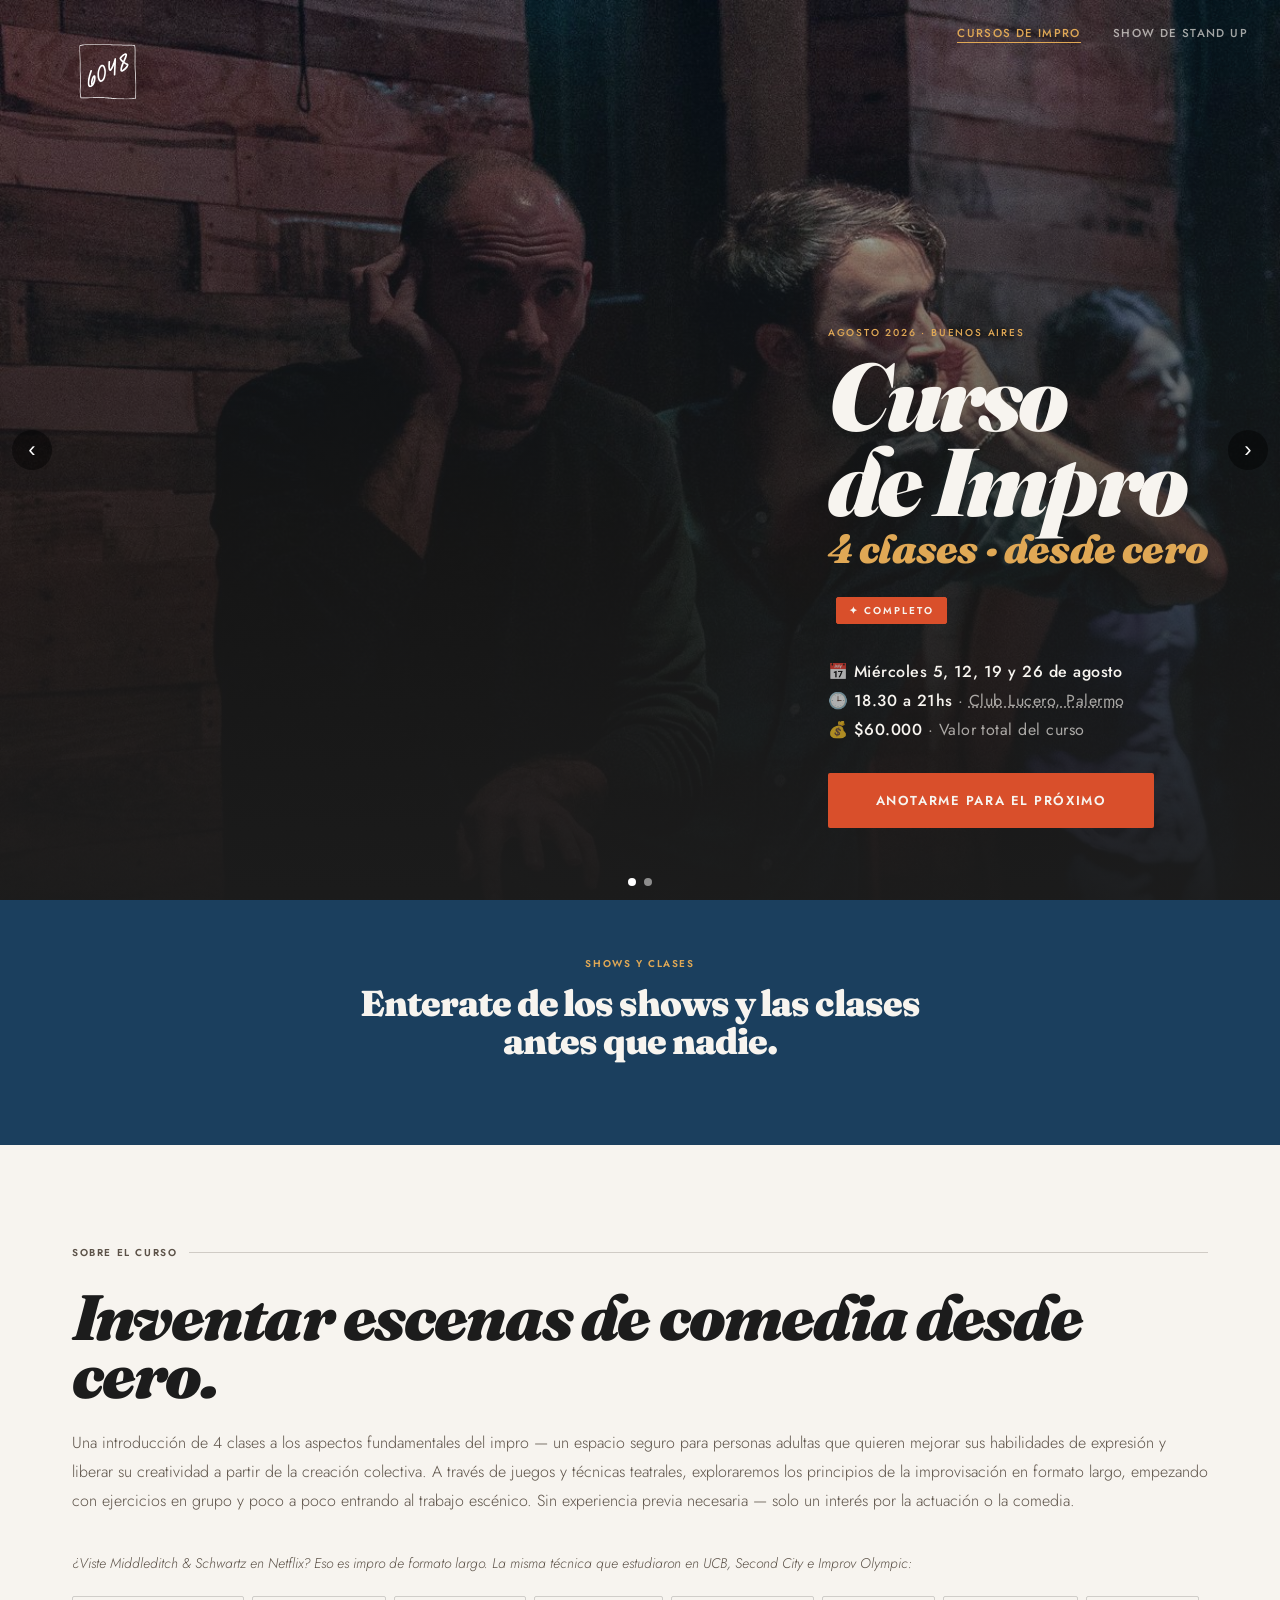
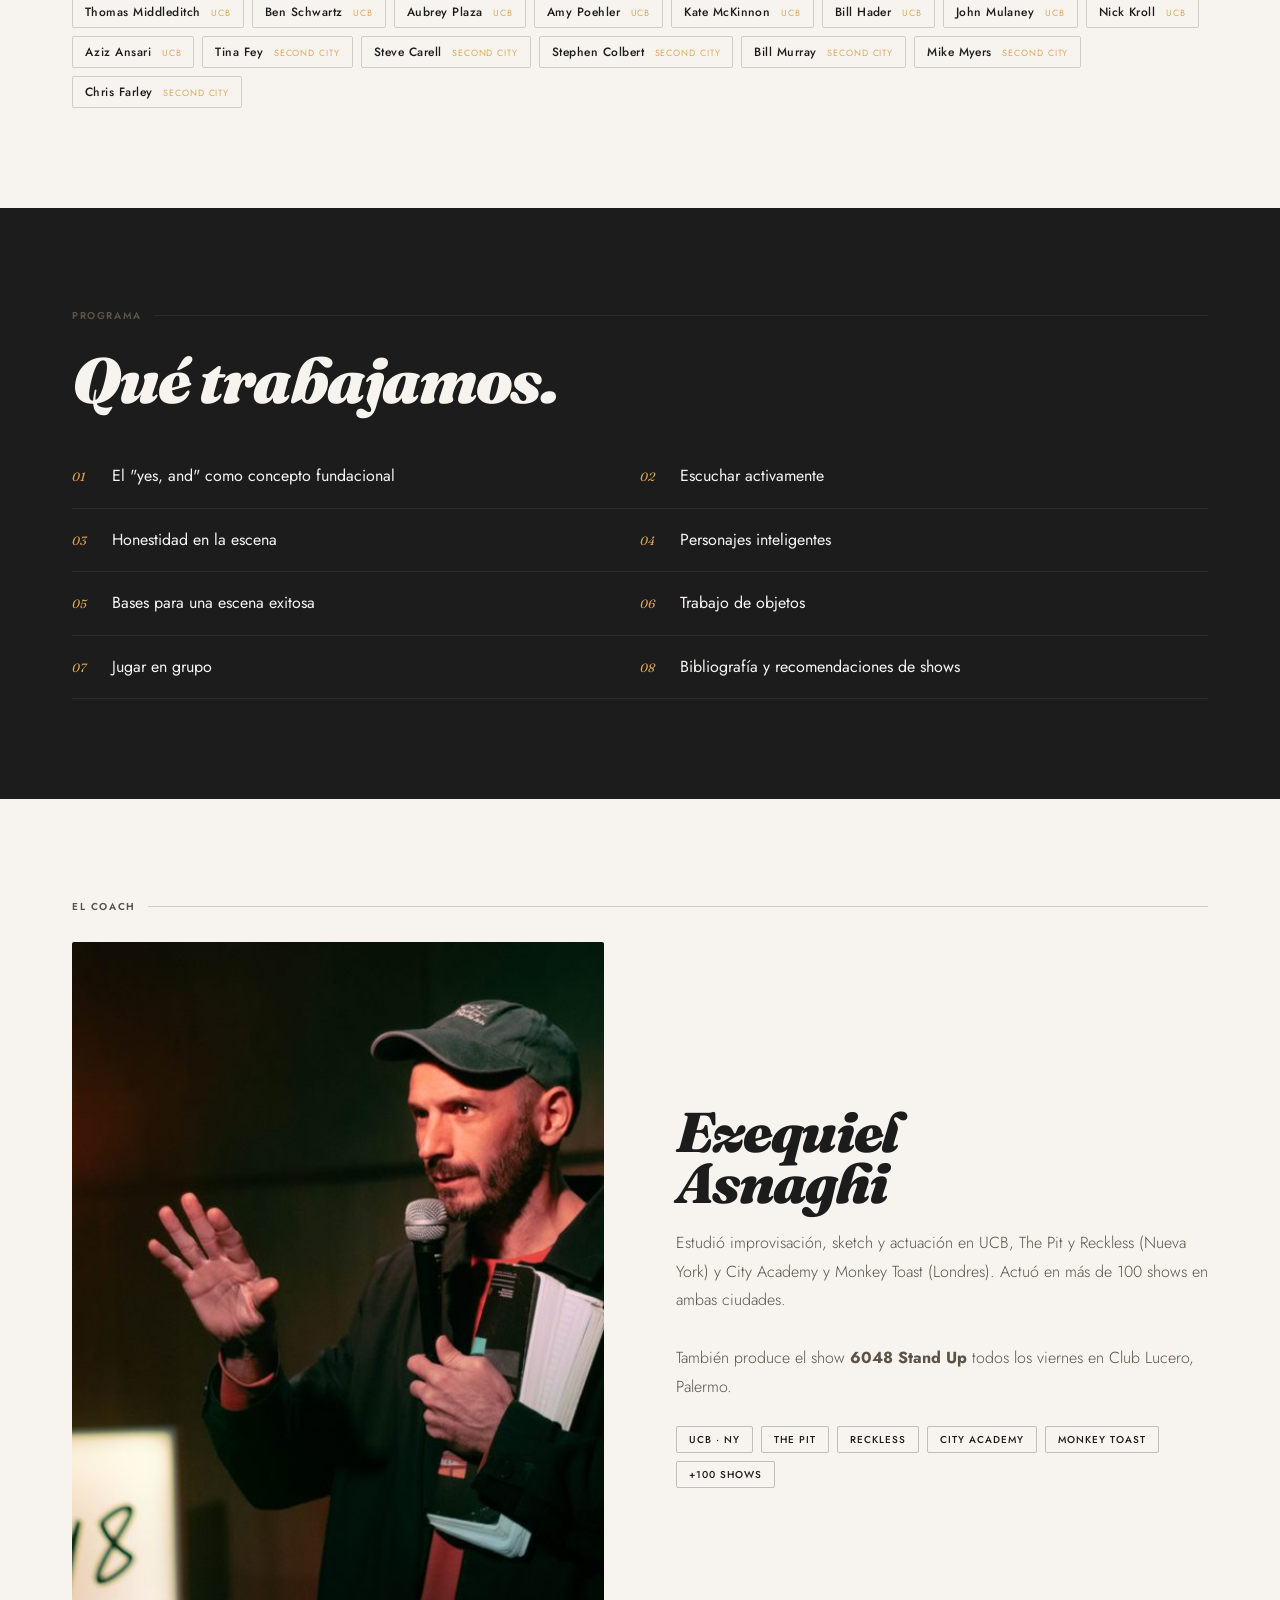
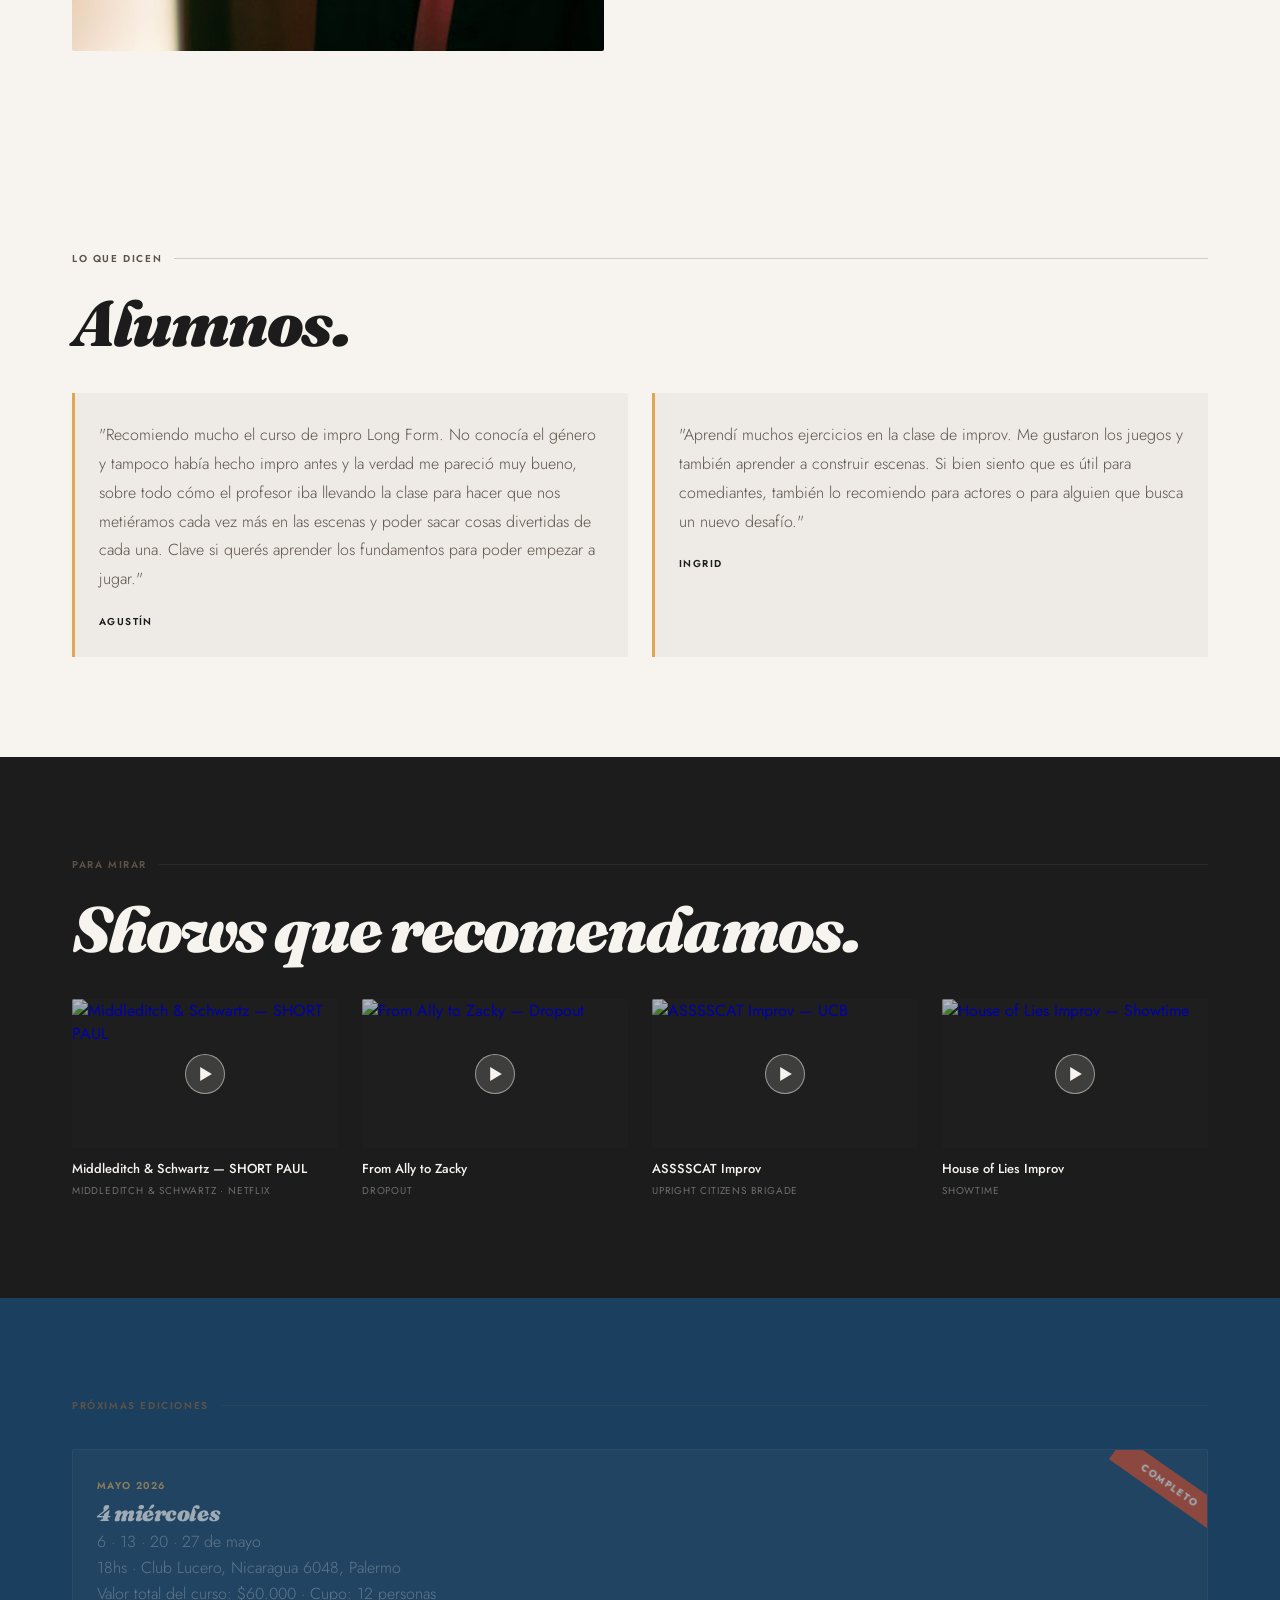
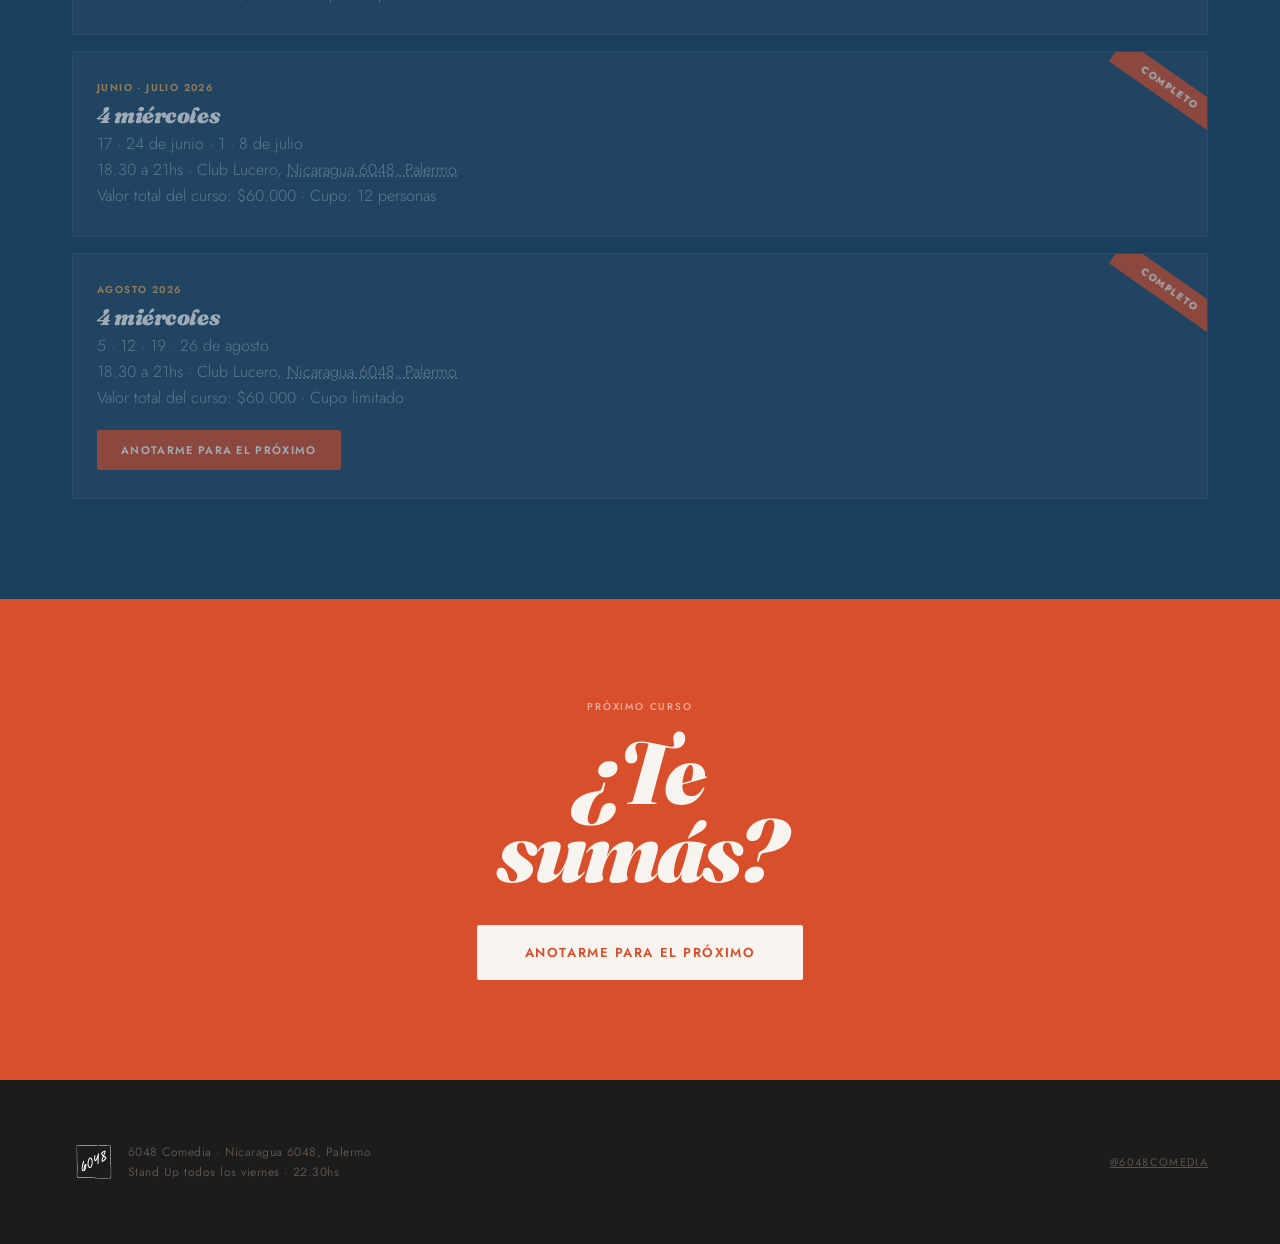
==== index.html @ 2c18bcae "Marcar agosto 2026 como completo — modal con captura de email Co-Authored-By: Claude Sonnet 4.6 <nor" ====
<!DOCTYPE html>
<html lang="es">
<head>
<meta charset="UTF-8">
<meta name="viewport" content="width=device-width, initial-scale=1.0">
<title>Curso de Impro · 6048</title>
<script async src="https://www.googletagmanager.com/gtag/js?id=G-XJENMFFZGF"></script>
<script>
  window.dataLayer = window.dataLayer || [];
  function gtag(){dataLayer.push(arguments);}
  gtag('js', new Date());
  gtag('config', 'G-XJENMFFZGF');
</script>
<link href="https://fonts.googleapis.com/css2?family=Fraunces:ital,opsz,wght@0,9..144,300;0,9..144,900;1,9..144,900&family=Jost:wght@300;400;500;600&display=swap" rel="stylesheet">
<style>
  :root {
    --tinta: #1C1C1C;
    --papel: #F7F4EF;
    --medianoche: #1B3F5E;
    --madera: #E0A855;
    --ceniza: #5C5248;
    --acento: #D94F2B;
  }
  * { box-sizing: border-box; margin: 0; padding: 0; }
  html { scroll-behavior: smooth; }
  body { font-family: 'Jost', sans-serif; background: var(--papel); color: var(--tinta); overflow-x: hidden; }

  /* HERO */
  .hero {
    min-height: 100svh;
    position: relative;
    overflow: hidden;
    display: flex;
    flex-direction: column;
    justify-content: flex-end;
  }
  .hero-bg { position: absolute; inset: 0; z-index: 0; }
  .hero-bg img { width: 100%; height: 100%; object-fit: cover; object-position: center 20%; display: block; }
  .hero-bg::after {
    content: '';
    position: absolute; inset: 0;
    background: linear-gradient(to bottom, rgba(27,63,94,0.2) 0%, rgba(28,28,28,0.75) 60%, rgba(28,28,28,0.97) 100%);
  }

  .hero-logo {
    position: absolute;
    top: 28px; left: 24px;
    z-index: 3;
    width: 64px; height: 64px;
  }
  .hero-logo svg { width: 100%; height: 100%; }

  .hero-content {
    position: relative;
    z-index: 2;
    padding: 120px 24px 52px;
    margin-top: auto;
  }

  .hero-badge {
    display: inline-block;
    font-size: 10px; font-weight: 600;
    letter-spacing: 0.2em; text-transform: uppercase;
    color: var(--madera);
    border: 1px solid var(--madera);
    padding: 5px 12px;
    border-radius: 2px;
    margin-bottom: 16px;
  }
  .hero-badge-sold-out {
    background: var(--acento);
    border-color: var(--acento);
    color: var(--papel);
    margin-left: 8px;
  }
  .form-nudge {
    margin-top: 14px;
    font-size: 12px;
    color: rgba(247,244,239,0.55);
    line-height: 1.5;
  }
  .form-nudge-link {
    color: rgba(247,244,239,0.8);
    text-decoration: underline dotted;
  }
  .form-nudge {
    margin-top: 14px;
    font-size: 12px;
    color: rgba(247,244,239,0.55);
    line-height: 1.5;
  }
  .form-nudge-link {
    color: rgba(247,244,239,0.8);
    text-decoration: underline dotted;
  }
  .eyebrow {
    font-size: 10px; font-weight: 500;
    letter-spacing: 0.18em; text-transform: uppercase;
    color: var(--madera); margin-bottom: 14px;
  }
  .title-main {
    font-family: 'Fraunces', serif; font-style: italic; font-weight: 900;
    font-size: clamp(56px, 16vw, 96px);
    color: var(--papel); line-height: 0.88; letter-spacing: -0.03em; margin-bottom: 6px;
  }
  .title-sub {
    font-family: 'Fraunces', serif; font-style: italic; font-weight: 900;
    font-size: clamp(22px, 6vw, 40px);
    color: var(--madera); line-height: 1; letter-spacing: -0.02em; margin-bottom: 28px;
  }
  .hero-meta { display: flex; flex-direction: column; gap: 6px; margin-bottom: 32px; }
  .meta-item { font-size: 16px; font-weight: 400; color: rgba(247,244,239,0.65); letter-spacing: 0.03em; }
  .meta-item strong { color: var(--papel); font-weight: 500; }

  .btn-primary {
    display: block; width: 100%;
    background: var(--acento); color: var(--papel);
    padding: 18px 24px;
    font-family: 'Jost', sans-serif; font-size: 13px; font-weight: 600;
    letter-spacing: 0.12em; text-transform: uppercase; text-align: center;
    border-radius: 2px; cursor: pointer; border: none; transition: opacity 0.2s;
  }
  .btn-primary:hover { opacity: 0.88; }

  /* SECTIONS */
  .section { padding: 64px 24px; }
  .section-dark { background: var(--tinta); color: var(--papel); }
  .section-mid { background: var(--medianoche); }
  .section-light { background: var(--papel); }

  .section-label {
    font-size: 10px; font-weight: 600; letter-spacing: 0.16em; text-transform: uppercase;
    color: var(--ceniza); margin-bottom: 28px;
    display: flex; align-items: center; gap: 12px;
  }
  .section-label::after { content: ''; flex: 1; height: 1px; background: currentColor; opacity: 0.25; }

  .section-title {
    font-family: 'Fraunces', serif; font-style: italic; font-weight: 900;
    font-size: clamp(38px, 10vw, 64px);
    line-height: 0.92; letter-spacing: -0.03em; margin-bottom: 24px;
  }
  .section-body { font-size: 16px; font-weight: 300; line-height: 1.8; color: var(--ceniza); }
  .section-dark .section-body { color: rgba(247,244,239,0.55); }
  .alumni-block { margin-top: 36px; }
  .alumni-note { font-size: 14px; font-weight: 300; line-height: 1.7; color: var(--ceniza); margin-bottom: 20px; font-style: italic; }
  .alumni-grid { display: flex; flex-wrap: wrap; gap: 8px; }
  .alumni-name { font-size: 12px; font-weight: 500; letter-spacing: 0.04em; padding: 6px 12px; border: 1px solid rgba(28,28,28,0.18); border-radius: 2px; color: var(--tinta); }
  .alumni-name span { color: var(--madera); margin-left: 6px; font-weight: 400; font-size: 9px; letter-spacing: 0.1em; text-transform: uppercase; }

  /* PROGRAMA */
  .programa-list { display: flex; flex-direction: column; gap: 0; margin-top: 36px; }
  .programa-item {
    padding: 20px 0; border-bottom: 1px solid rgba(255,255,255,0.07);
    display: flex; align-items: baseline; gap: 20px;
  }
  .programa-num { font-family: 'Fraunces', serif; font-style: italic; font-size: 12px; color: var(--madera); flex-shrink: 0; width: 20px; }
  .programa-title { font-size: 16px; font-weight: 400; color: var(--papel); line-height: 1.4; }

  /* COACH */
  .coach-img { width: 100%; aspect-ratio: 4/3; border-radius: 2px; overflow: hidden; margin-bottom: 32px; }
  .coach-img img { width: 100%; height: 100%; object-fit: cover; object-position: center top; }
  .coach-name {
    font-family: 'Fraunces', serif; font-style: italic; font-weight: 900;
    font-size: clamp(36px, 10vw, 56px);
    line-height: 0.92; letter-spacing: -0.03em; margin-bottom: 20px;
  }
  .coach-bio { font-size: 16px; font-weight: 300; line-height: 1.8; color: var(--ceniza); margin-bottom: 24px; }
  .coach-tags { display: flex; flex-wrap: wrap; gap: 8px; }
  .tag { font-size: 10px; font-weight: 500; letter-spacing: 0.1em; text-transform: uppercase; padding: 5px 12px; border: 1px solid rgba(28,28,28,0.25); border-radius: 2px; color: var(--tinta); }

  /* TESTIMONIALS */
  .testimonials-grid { display: flex; flex-direction: column; gap: 20px; margin-top: 40px; }
  .testimonial-card { padding: 28px 24px; border-left: 3px solid var(--madera); background: rgba(28,28,28,0.04); border-radius: 0 2px 2px 0; }
  .testimonial-quote { font-size: 16px; font-weight: 300; line-height: 1.8; color: var(--ceniza); margin-bottom: 20px; }
  .testimonial-name { font-size: 10px; font-weight: 600; letter-spacing: 0.14em; text-transform: uppercase; color: var(--tinta); }

  /* INFO */
  .info-stack { display: flex; flex-direction: column; gap: 2px; margin-top: 36px; }
  .info-card { padding: 28px 24px; background: rgba(255,255,255,0.05); border: 1px solid rgba(255,255,255,0.07); border-radius: 2px; }
  .info-label { font-size: 10px; font-weight: 600; letter-spacing: 0.14em; text-transform: uppercase; color: var(--madera); margin-bottom: 8px; }
  .info-value { font-family: 'Fraunces', serif; font-style: italic; font-weight: 900; font-size: 26px; color: var(--papel); line-height: 1.1; letter-spacing: -0.02em; }
  .info-detail { font-size: 16px; font-weight: 300; color: rgba(247,244,239,0.5); margin-top: 4px; line-height: 1.5; }

  /* CTA */
  .cta-section { background: var(--acento); padding: 72px 24px; text-align: center; }
  .cta-eyebrow { font-size: 10px; font-weight: 500; letter-spacing: 0.18em; text-transform: uppercase; color: rgba(247,244,239,0.6); margin-bottom: 20px; }
  .cta-title { font-family: 'Fraunces', serif; font-style: italic; font-weight: 900; font-size: clamp(52px, 16vw, 88px); color: var(--papel); line-height: 0.88; letter-spacing: -0.03em; margin-bottom: 36px; }
  .btn-invert { display: block; width: 100%; background: var(--papel); color: var(--acento); padding: 18px 24px; font-family: 'Jost', sans-serif; font-size: 13px; font-weight: 600; letter-spacing: 0.12em; text-transform: uppercase; text-align: center; border-radius: 2px; cursor: pointer; border: none; transition: opacity 0.2s; }

  /* FOOTER */
  /* NEWSLETTER */
  .newsletter { background: var(--medianoche); color: var(--papel); padding: 56px 32px; }
  .newsletter-inner { max-width: 560px; margin: 0 auto; text-align: center; }
  .newsletter-label { font-size: 0.62rem; font-weight: 600; letter-spacing: 0.16em; text-transform: uppercase; color: var(--madera); margin-bottom: 14px; }
  .newsletter-title { font-family: 'Fraunces', serif; font-weight: 900; font-size: clamp(24px, 4vw, 36px); line-height: 1.05; letter-spacing: -0.03em; margin-bottom: 28px; }

  .footer { background: var(--tinta); padding: 48px 24px; display: flex; flex-direction: column; gap: 20px; }
  .footer-logo { display: flex; align-items: center; gap: 12px; }
  .footer-logo-svg { width: 44px; height: 44px; flex-shrink: 0; }
  .footer-text { font-size: 12px; color: var(--ceniza); line-height: 1.7; letter-spacing: 0.04em; }
  .footer-ig { font-size: 11px; color: var(--ceniza); letter-spacing: 0.12em; text-transform: uppercase; }

  /* MODAL */
  .modal-overlay { display: none; position: fixed; inset: 0; background: rgba(28,28,28,0.88); z-index: 100; align-items: flex-end; justify-content: center; }
  .modal-overlay.active { display: flex; }
  .modal { background: var(--papel); width: 100%; border-radius: 12px 12px 0 0; overflow: hidden; animation: slideUp 0.3s ease; }
  @keyframes slideUp { from { transform: translateY(100%); } to { transform: translateY(0); } }
  .modal-handle { width: 40px; height: 4px; background: rgba(28,28,28,0.15); border-radius: 2px; margin: 12px auto 0; }
  .modal-header { background: var(--medianoche); padding: 28px 28px 24px; }
  .modal-title { font-family: 'Fraunces', serif; font-style: italic; font-weight: 900; font-size: 28px; color: var(--papel); letter-spacing: -0.02em; margin-bottom: 4px; }
  .modal-sub { font-size: 11px; color: var(--madera); letter-spacing: 0.12em; text-transform: uppercase; }
  .modal-body { padding: 24px 24px 12px; display: flex; flex-direction: column; gap: 12px; }
  .modal-option { display: flex; align-items: center; gap: 16px; padding: 18px 20px; border: 1px solid #e0d9d0; border-radius: 4px; text-decoration: none; color: var(--tinta); transition: all 0.15s; }
  .modal-option:active { background: var(--papel); color: var(--acento); }
  .option-icon { font-size: 22px; flex-shrink: 0; }
  .option-content { flex: 1; }
  .option-title { font-size: 16px; font-weight: 600; margin-bottom: 2px; }
  .option-desc { font-size: 14px; font-weight: 300; color: var(--ceniza); }
  .option-arrow { font-size: 16px; color: var(--ceniza); flex-shrink: 0; }
  .modal-close { display: block; text-align: center; padding: 20px 20px 32px; font-size: 12px; color: var(--ceniza); letter-spacing: 0.08em; cursor: pointer; background: none; border: none; width: 100%; font-family: 'Jost', sans-serif; }

  .fade-in { opacity: 0; transform: translateY(16px); transition: opacity 0.5s ease, transform 0.5s ease; }
  .fade-in.visible { opacity: 1; transform: translateY(0); }

  @media (min-width: 768px) {
    .hero { flex-direction: row; }
    .hero-content { padding: 0 72px 72px; max-width: 55%; }
    .hero-logo { width: 72px; height: 72px; top: 36px; left: 72px; }
    .btn-primary { display: inline-block; width: auto; padding: 18px 48px; }
    .section { padding: 100px 72px; }
    .programa-list { display: grid; grid-template-columns: 1fr 1fr; }
    .coach-layout { display: grid; grid-template-columns: 1fr 1fr; gap: 72px; align-items: center; }
    .coach-img { margin-bottom: 0; aspect-ratio: 3/4; }
    .testimonials-grid { display: grid; grid-template-columns: 1fr 1fr; gap: 24px; }
    .info-stack { flex-direction: row; }
    .info-card { flex: 1; }
    .cta-section { padding: 100px 72px; }
    .btn-invert { display: inline-block; width: auto; padding: 18px 48px; }
    .footer { flex-direction: row; align-items: center; justify-content: space-between; padding: 60px 72px; }
    .modal { max-width: 520px; border-radius: 4px; }
    .modal-overlay { align-items: center; }
  }

  /* Carousel */
  .carousel {
    position: relative;
    width: 100%;
    height: 100%;
    overflow: hidden;
  }
  .carousel-track {
    display: flex;
    width: 200%;
    height: 100%;
    transition: transform 0.5s ease;
  }
  .carousel-slide {
    width: 50%;
    height: 100%;
    flex-shrink: 0;
    position: relative;
  }
  .carousel-slide img {
    width: 100%;
    height: 100%;
    object-fit: cover;
    object-position: center center;
    display: block;
  }
  .carousel-slide img.slide-1 {
    object-position: center top;
  }
  .carousel-btn {
    position: absolute;
    top: 50%;
    transform: translateY(-50%);
    background: rgba(0,0,0,0.45);
    color: #fff;
    border: none;
    border-radius: 50%;
    width: 40px;
    height: 40px;
    font-size: 22px;
    line-height: 1;
    cursor: pointer;
    z-index: 10;
    display: flex;
    align-items: center;
    justify-content: center;
    transition: background 0.2s;
  }
  .carousel-btn:hover { background: rgba(0,0,0,0.7); }
  .carousel-btn-prev { left: 12px; }
  .carousel-btn-next { right: 12px; }
  .carousel-dots {
    position: absolute;
    bottom: 14px;
    left: 50%;
    transform: translateX(-50%);
    display: flex;
    gap: 8px;
    z-index: 10;
  }
  .carousel-dot {
    width: 8px;
    height: 8px;
    border-radius: 50%;
    background: rgba(255,255,255,0.5);
    cursor: pointer;
    transition: background 0.2s;
  }
  .carousel-dot.active { background: #fff; }

  /* SOLD OUT BANNER */
  .course-cards { display: flex; flex-direction: column; gap: 16px; margin-top: 36px; }
  .course-card {
    position: relative;
    overflow: hidden;
    padding: 28px 24px;
    background: rgba(255,255,255,0.05);
    border: 1px solid rgba(255,255,255,0.07);
    border-radius: 2px;
  }
  .course-card.sold-out { opacity: 0.6; }
  .sold-out-banner {
    position: absolute;
    top: 22px; right: -28px;
    width: 130px;
    background: var(--acento);
    color: var(--papel);
    font-family: 'Jost', sans-serif;
    font-size: 10px;
    font-weight: 700;
    letter-spacing: 0.16em;
    text-transform: uppercase;
    text-align: center;
    padding: 6px 0;
    transform: rotate(35deg);
    transform-origin: center;
  }
  .course-card .info-label { font-size: 10px; font-weight: 600; letter-spacing: 0.14em; text-transform: uppercase; color: var(--madera); margin-bottom: 8px; }
  .course-card .info-value { font-family: 'Fraunces', serif; font-style: italic; font-weight: 900; font-size: 22px; color: var(--papel); line-height: 1.1; letter-spacing: -0.02em; }
  .course-card .info-detail { font-size: 16px; font-weight: 300; color: rgba(247,244,239,0.5); margin-top: 4px; line-height: 1.6; }
  .course-card .btn-card {
    display: inline-block;
    margin-top: 20px;
    background: var(--acento);
    color: var(--papel);
    padding: 12px 24px;
    font-family: 'Jost', sans-serif;
    font-size: 11px;
    font-weight: 600;
    letter-spacing: 0.12em;
    text-transform: uppercase;
    border-radius: 2px;
    border: none;
    cursor: pointer;
    text-decoration: none;
    transition: opacity 0.2s;
  }
  .course-card .btn-card:active { opacity: 0.8; }

  /* NAV */
  .site-nav {
    position: fixed; top: 0; left: 0; right: 0; z-index: 100;
    display: flex; justify-content: flex-end; align-items: center;
    padding: 20px 32px;
  }
  .site-nav-links { display: flex; gap: 2rem; list-style: none; }
  .site-nav-links a {
    font-size: 0.72rem; font-weight: 500; letter-spacing: 0.12em; text-transform: uppercase;
    color: rgba(247,244,239,0.65); text-decoration: none; transition: color 0.15s;
  }
  .site-nav-links a:hover { color: var(--papel); }
  .site-nav-links a.active { border-bottom: 1.5px solid var(--madera); padding-bottom: 1px; color: var(--madera); }

  .grad-section { padding: 80px 24px; background: var(--tinta); text-align: center; }
  .grad-eyebrow { font-size: 0.62rem; font-weight: 600; letter-spacing: 0.18em; text-transform: uppercase; color: var(--madera); margin-bottom: 20px; }
  .grad-names { font-family: 'Fraunces', serif; font-style: italic; font-weight: 300; font-size: clamp(20px, 3.5vw, 32px); color: var(--papel); line-height: 1.4; letter-spacing: -0.01em; margin-bottom: 8px; }
  .grad-date { font-size: 0.72rem; font-weight: 500; letter-spacing: 0.14em; text-transform: uppercase; color: var(--ceniza); margin-bottom: 40px; }
  .grad-footnote { font-size: 0.65rem; color: var(--ceniza); margin-bottom: 32px; margin-top: -28px; letter-spacing: 0.04em; }
  .grad-img { width: 100%; max-width: 640px; border-radius: 4px; display: block; margin: 0 auto; }

  /* VIDEOS RECOMENDADOS */
  .videos-grid { display: grid; grid-template-columns: 1fr 1fr; gap: 20px; margin-top: 40px; }
  .video-card { display: block; text-decoration: none; }
  .video-thumb {
    position: relative; aspect-ratio: 16/9; overflow: hidden;
    border-radius: 2px; margin-bottom: 12px; background: rgba(255,255,255,0.06);
  }
  .video-thumb img { width: 100%; height: 100%; object-fit: cover; display: block; transition: transform 0.35s; }
  .video-card:hover .video-thumb img { transform: scale(1.04); }
  .video-play {
    position: absolute; inset: 0; display: flex; align-items: center; justify-content: center;
    background: rgba(0,0,0,0.28); transition: background 0.2s;
  }
  .video-play-icon {
    width: 40px; height: 40px; border-radius: 50%;
    background: rgba(247,244,239,0.15); border: 1.5px solid rgba(247,244,239,0.5);
    display: flex; align-items: center; justify-content: center;
    transition: background 0.2s, border-color 0.2s;
  }
  .video-card:hover .video-play { background: rgba(0,0,0,0.42); }
  .video-card:hover .video-play-icon { background: var(--acento); border-color: var(--acento); }
  .video-play-icon svg { width: 14px; height: 14px; fill: var(--papel); margin-left: 2px; }
  .video-title { font-size: 13px; font-weight: 500; color: var(--papel); line-height: 1.45; margin-bottom: 4px; }
  .video-channel { font-size: 10px; font-weight: 400; letter-spacing: 0.08em; text-transform: uppercase; color: rgba(247,244,239,0.38); }
  @media (min-width: 768px) {
    .videos-grid { grid-template-columns: repeat(4, 1fr); gap: 24px; }
  }
</style>
</head>
<body>

<nav class="site-nav">
  <ul class="site-nav-links">
    <li><a href="index.html" class="active">Cursos de Impro</a></li>
    <li><a href="standup.html">Show de Stand Up</a></li>
  </ul>
</nav>

<section class="hero">
  <div class="hero-bg">
    <div class="carousel" id="hero-carousel">
    <div class="carousel-track" id="carousel-track">
      <div class="carousel-slide active">
        <img class="slide-1" src="[data-uri]" alt="Curso Introducción a la Impro en Club Lucero">
      </div>
      <div class="carousel-slide">
        <img src="[data-uri]" alt="Curso Introducción a la Impro · Club Lucero">
      </div>
    </div>
    <button class="carousel-btn carousel-btn-prev" onclick="carouselPrev()" aria-label="Anterior">&#8249;</button>
    <button class="carousel-btn carousel-btn-next" onclick="carouselNext()" aria-label="Siguiente">&#8250;</button>
    <div class="carousel-dots">
      <span class="carousel-dot active" onclick="carouselGoTo(0)"></span>
      <span class="carousel-dot" onclick="carouselGoTo(1)"></span>
    </div>
  </div>
  </div>
  <div class="hero-logo"><svg xmlns="http://www.w3.org/2000/svg" xmlns:xlink="http://www.w3.org/1999/xlink" width="100%" zoomAndPan="magnify" viewBox="0 0 191.25 191.249996" height="100%" preserveAspectRatio="xMidYMid meet" version="1.0"><defs><clipPath id="71dd453823"><path d="M 19.441406 21.808594 L 171 21.808594 L 171 168.234375 L 19.441406 168.234375 Z M 19.441406 21.808594 " clip-rule="nonzero"/></clipPath><clipPath id="91353ba81b"><path d="M 41 45 L 151 45 L 151 137 L 41 137 Z M 41 45 " clip-rule="nonzero"/></clipPath><clipPath id="cd1b0d839c"><path d="M 0 29.085938 L 161.007812 0.0273438 L 190.066406 161.035156 L 29.058594 190.09375 Z M 0 29.085938 " clip-rule="nonzero"/></clipPath><clipPath id="01379cb79f"><path d="M 0 29.085938 L 161.007812 0.0273438 L 190.066406 161.035156 L 29.058594 190.09375 Z M 0 29.085938 " clip-rule="nonzero"/></clipPath></defs><g clip-path="url(#71dd453823)"><path fill="#ffffff" d="M 84.875 21.910156 C 86.722656 21.921875 90.921875 22.015625 94.195312 22.113281 C 97.46875 22.207031 104.433594 22.398438 109.671875 22.527344 C 114.910156 22.671875 121.394531 22.8125 124.074219 22.875 C 126.753906 22.921875 131.359375 22.96875 134.3125 22.980469 C 137.25 22.992188 140.3125 23.027344 141.097656 23.0625 C 141.882812 23.097656 144.773438 23.183594 147.523438 23.242188 C 150.273438 23.3125 154.046875 23.421875 155.917969 23.480469 C 157.785156 23.550781 160.320312 23.683594 161.570312 23.789062 C 162.820312 23.886719 164.261719 24.050781 164.785156 24.148438 C 165.308594 24.230469 165.976562 24.433594 166.261719 24.574219 C 166.558594 24.730469 166.914062 25.039062 167.070312 25.265625 C 167.214844 25.492188 167.453125 26.109375 167.582031 26.632812 C 167.714844 27.160156 167.925781 28.527344 168.058594 29.667969 C 168.1875 30.8125 168.355469 32.957031 168.425781 34.429688 C 168.523438 36.300781 168.546875 41.464844 168.488281 51.511719 C 168.453125 59.429688 168.378906 67.605469 168.34375 69.664062 C 168.296875 71.726562 168.332031 76.152344 168.402344 79.484375 C 168.472656 82.820312 168.59375 86.734375 168.652344 88.175781 C 168.722656 89.617188 168.914062 92.878906 169.070312 95.4375 C 169.238281 97.996094 169.476562 102.222656 169.605469 104.839844 C 169.738281 107.460938 169.976562 111.960938 170.140625 114.839844 C 170.296875 117.71875 170.5 121.363281 170.582031 122.933594 C 170.675781 124.804688 170.738281 129.050781 170.726562 135.195312 C 170.726562 142.300781 170.664062 145.707031 170.511719 149.121094 C 170.390625 151.609375 170.261719 156.085938 170.210938 159.0625 C 170.140625 164.226562 170.128906 164.5 169.890625 164.953125 C 169.75 165.214844 169.425781 165.609375 169.175781 165.824219 C 168.925781 166.035156 168.414062 166.324219 168.058594 166.453125 C 167.699219 166.585938 166.976562 166.796875 166.453125 166.917969 C 165.925781 167.046875 164.617188 167.25 163.535156 167.382812 C 162.453125 167.523438 160.261719 167.738281 158.65625 167.871094 C 157.046875 168 154.535156 168.15625 153.058594 168.226562 C 151.582031 168.296875 148.046875 168.371094 145.203125 168.394531 C 142.359375 168.417969 137.644531 168.394531 134.726562 168.347656 C 131.8125 168.285156 128.039062 168.179688 126.335938 168.109375 C 124.632812 168.035156 122.171875 167.90625 120.859375 167.796875 C 119.550781 167.703125 116.183594 167.40625 113.363281 167.144531 C 110.539062 166.894531 107.089844 166.574219 105.683594 166.441406 C 104.277344 166.308594 100.875 166.046875 98.125 165.859375 C 95.375 165.65625 91.671875 165.417969 89.910156 165.308594 C 88.136719 165.214844 85.601562 165.074219 84.257812 165.011719 C 82.914062 164.941406 78.414062 164.859375 74.257812 164.824219 C 69.699219 164.773438 64.175781 164.808594 60.332031 164.894531 C 56.832031 164.976562 48.691406 165.058594 42.238281 165.085938 C 32.214844 165.132812 30.214844 165.167969 28.488281 165.347656 C 27.371094 165.453125 26.039062 165.546875 25.511719 165.546875 C 24.691406 165.546875 24.476562 165.5 23.988281 165.214844 C 23.679688 165.035156 23.300781 164.691406 23.144531 164.441406 C 22.988281 164.203125 22.714844 163.574219 22.5625 163.046875 C 22.394531 162.523438 22.097656 161.179688 21.894531 160.074219 C 21.691406 158.964844 21.417969 157.214844 21.289062 156.203125 C 21.15625 155.191406 20.964844 153.394531 20.871094 152.214844 C 20.773438 151.039062 20.679688 148.765625 20.644531 147.15625 C 20.621094 145.550781 20.644531 143.429688 20.703125 142.457031 C 20.761719 141.46875 20.941406 139.277344 21.097656 137.574219 C 21.265625 135.871094 21.453125 133.597656 21.539062 132.515625 C 21.609375 131.433594 21.703125 128.96875 21.753906 127.039062 C 21.789062 125.113281 21.789062 121.789062 21.738281 119.660156 C 21.691406 117.53125 21.523438 112.363281 21.359375 108.171875 C 21.191406 103.984375 20.941406 98.816406 20.8125 96.6875 C 20.679688 94.554688 20.539062 91.617188 20.488281 90.140625 C 20.453125 88.605469 20.488281 85.1875 20.585938 82.105469 C 20.667969 79.152344 20.738281 74.664062 20.726562 72.105469 C 20.726562 69.546875 20.632812 65.878906 20.527344 63.953125 C 20.417969 62.023438 20.253906 58.511719 20.15625 56.15625 C 20.0625 53.796875 19.929688 50.285156 19.859375 48.359375 C 19.800781 46.429688 19.679688 43.90625 19.597656 42.761719 C 19.5 41.511719 19.441406 38.191406 19.441406 34.429688 C 19.441406 29.941406 19.492188 27.824219 19.597656 26.929688 C 19.691406 26.242188 19.859375 25.457031 19.988281 25.167969 C 20.132812 24.847656 20.3125 24.644531 20.476562 24.609375 C 20.632812 24.585938 21.417969 24.394531 22.238281 24.207031 C 23.0625 24.003906 24.5625 23.695312 25.574219 23.492188 C 26.585938 23.300781 28.167969 23.027344 29.085938 22.894531 C 30 22.765625 31.585938 22.574219 32.597656 22.480469 C 33.609375 22.371094 35.320312 22.230469 36.40625 22.160156 C 37.796875 22.050781 44.628906 22.003906 59.878906 21.992188 C 71.710938 21.992188 81.414062 21.957031 81.449219 21.933594 C 81.472656 21.898438 83.019531 21.886719 84.875 21.910156 Z M 58.035156 23.910156 C 40.144531 23.921875 37.488281 23.945312 35.332031 24.125 C 33.988281 24.230469 32.191406 24.398438 31.347656 24.503906 C 30.488281 24.601562 28.988281 24.8125 28.011719 24.980469 C 27.023438 25.148438 25.476562 25.433594 24.5625 25.636719 C 23.644531 25.824219 22.597656 26.0625 22.238281 26.160156 C 21.882812 26.253906 21.574219 26.347656 21.5625 26.371094 C 21.539062 26.386719 21.476562 27.230469 21.40625 28.242188 C 21.347656 29.253906 21.289062 32.0625 21.289062 34.492188 C 21.289062 36.917969 21.335938 39.777344 21.394531 40.859375 C 21.453125 41.941406 21.5625 44.132812 21.632812 45.738281 C 21.703125 47.347656 21.847656 50.824219 21.941406 53.476562 C 22.046875 56.132812 22.238281 60.464844 22.371094 63.121094 C 22.597656 67.535156 22.609375 68.59375 22.523438 75.675781 C 22.464844 79.925781 22.429688 85.496094 22.429688 88.058594 C 22.429688 91.414062 22.511719 93.84375 22.691406 96.804688 C 22.835938 99.066406 23.035156 102.925781 23.132812 105.375 C 23.226562 107.828125 23.394531 112.148438 23.5 114.960938 C 23.644531 118.648438 23.679688 121.554688 23.632812 125.375 C 23.597656 128.292969 23.5 131.503906 23.429688 132.515625 C 23.359375 133.527344 23.167969 135.730469 23.011719 137.398438 C 22.847656 139.0625 22.65625 141.445312 22.585938 142.695312 C 22.5 144.039062 22.476562 146.039062 22.523438 147.632812 C 22.570312 149.109375 22.679688 151.230469 22.773438 152.335938 C 22.871094 153.441406 23.058594 155.15625 23.191406 156.144531 C 23.320312 157.121094 23.558594 158.65625 23.714844 159.539062 C 23.871094 160.417969 24.121094 161.597656 24.273438 162.15625 C 24.429688 162.714844 24.65625 163.289062 24.761719 163.429688 C 24.929688 163.644531 25.09375 163.703125 25.535156 163.703125 C 25.855469 163.703125 26.511719 163.644531 27 163.585938 C 27.488281 163.515625 28.476562 163.40625 29.203125 163.347656 C 29.917969 163.289062 35.25 163.214844 41.046875 163.203125 C 46.84375 163.191406 52.996094 163.144531 54.734375 163.109375 C 56.472656 163.0625 61.722656 162.976562 66.402344 162.929688 C 72.078125 162.871094 76.457031 162.882812 79.554688 162.976562 C 82.113281 163.050781 85.242188 163.167969 86.515625 163.226562 C 87.792969 163.300781 90.527344 163.453125 92.589844 163.585938 C 94.648438 163.714844 98.160156 163.964844 100.386719 164.121094 C 102.609375 164.289062 105.585938 164.539062 106.992188 164.667969 C 108.394531 164.800781 111.824219 165.109375 114.609375 165.371094 C 117.394531 165.621094 120.929688 165.917969 122.464844 166.011719 C 124 166.121094 127.0625 166.25 129.25 166.324219 C 131.441406 166.382812 136.070312 166.464844 139.546875 166.511719 C 143.476562 166.5625 147.355469 166.535156 149.84375 166.453125 C 152.035156 166.382812 154.628906 166.265625 155.617188 166.203125 C 156.59375 166.132812 158.367188 166.003906 159.546875 165.90625 C 160.722656 165.800781 162.523438 165.621094 163.535156 165.476562 C 164.546875 165.347656 165.78125 165.144531 166.269531 165.027344 C 166.757812 164.90625 167.390625 164.691406 167.664062 164.550781 C 168.082031 164.347656 168.1875 164.226562 168.234375 163.90625 C 168.257812 163.703125 168.304688 161.277344 168.34375 158.527344 C 168.378906 155.777344 168.496094 151.789062 168.589844 149.660156 C 168.6875 147.527344 168.804688 142.253906 168.84375 137.933594 C 168.890625 132.851562 168.867188 128.625 168.78125 125.96875 C 168.710938 123.707031 168.507812 119.53125 168.351562 116.6875 C 168.1875 113.839844 167.925781 108.851562 167.757812 105.617188 C 167.589844 102.378906 167.351562 98.117188 167.222656 96.152344 C 167.105469 94.1875 166.9375 91.570312 166.878906 90.320312 C 166.804688 89.070312 166.6875 86.320312 166.617188 84.1875 C 166.542969 82.058594 166.484375 76.546875 166.484375 71.929688 C 166.484375 67.308594 166.519531 60.085938 166.566406 55.859375 C 166.605469 51.632812 166.652344 46.679688 166.675781 44.847656 C 166.6875 43.015625 166.660156 39.71875 166.617188 37.527344 C 166.566406 35.335938 166.472656 32.8125 166.402344 31.933594 C 166.316406 31.050781 166.152344 29.574219 166.019531 28.660156 C 165.890625 27.742188 165.699219 26.8125 165.605469 26.597656 C 165.484375 26.3125 165.332031 26.183594 164.984375 26.101562 C 164.746094 26.039062 163.769531 25.898438 162.820312 25.800781 C 161.867188 25.707031 160.257812 25.574219 159.246094 25.503906 C 158.234375 25.445312 155.023438 25.335938 152.105469 25.265625 C 149.1875 25.207031 146.523438 25.125 146.175781 25.089844 C 145.84375 25.050781 141.023438 24.980469 135.464844 24.910156 C 129.917969 24.847656 122.941406 24.742188 119.964844 24.671875 C 116.988281 24.601562 110.527344 24.445312 105.621094 24.3125 C 100.707031 24.183594 95.109375 24.015625 93.183594 23.957031 C 91.253906 23.898438 87.148438 23.8125 84.078125 23.765625 C 80.992188 23.730469 78.433594 23.742188 78.386719 23.789062 C 78.328125 23.847656 69.171875 23.898438 58.03125 23.910156 Z M 58.035156 23.910156 " fill-opacity="1" fill-rule="evenodd"/></g><g clip-path="url(#91353ba81b)"><g clip-path="url(#cd1b0d839c)"><g clip-path="url(#01379cb79f)"><path fill="#ffffff" d="M 139.972656 46.238281 C 137.015625 47.375 134.234375 49.261719 131.242188 52.167969 C 129.121094 54.222656 126.777344 57.050781 126.308594 58.113281 C 125.832031 59.199219 126.023438 60.152344 127.113281 62.136719 C 128.574219 64.804688 130.582031 67.183594 133.699219 69.949219 L 134.050781 70.265625 L 133.054688 72.6875 C 131.414062 76.683594 130.734375 78.527344 129.890625 81.261719 C 128.859375 84.613281 128.304688 87.410156 128.234375 89.601562 C 128.199219 90.71875 128.46875 92.1875 128.824219 92.847656 C 129.964844 94.960938 132.390625 95.425781 135.367188 94.097656 C 137.722656 93.046875 141.421875 90.089844 144.488281 86.8125 C 145.804688 85.40625 146.691406 84.320312 147.699219 82.867188 C 149.570312 80.183594 150.363281 78.242188 150.292969 76.488281 C 150.25 75.464844 149.820312 74.582031 149.070312 73.996094 C 148.867188 73.835938 148.203125 73.496094 147.476562 73.179688 C 144.648438 71.949219 142.652344 70.886719 140.542969 69.480469 C 139.757812 68.960938 139.621094 68.84375 139.664062 68.734375 C 139.6875 68.660156 140.011719 67.9375 140.378906 67.128906 C 144.699219 57.578125 146.167969 53.441406 146.316406 50.386719 C 146.355469 49.585938 146.144531 48.503906 145.835938 47.90625 C 145.226562 46.738281 144.300781 46.078125 142.996094 45.878906 C 142.472656 45.800781 142.332031 45.808594 141.28125 45.984375 C 140.652344 46.089844 140.0625 46.203125 139.972656 46.238281 M 141.292969 50.53125 C 139.078125 51.328125 135.078125 54.421875 132.359375 57.441406 C 131.699219 58.167969 131.050781 59.015625 130.894531 59.347656 L 130.796875 59.554688 L 131.164062 60.207031 C 131.65625 61.074219 133.085938 63.011719 133.890625 63.898438 C 134.652344 64.734375 135.828125 65.886719 135.929688 65.898438 C 136.007812 65.902344 136.027344 65.859375 137.765625 61.878906 C 140.402344 55.839844 141.707031 52.246094 141.886719 50.511719 C 141.90625 50.332031 141.84375 50.332031 141.292969 50.53125 M 113.65625 59.089844 C 113.039062 59.53125 112.75 60.050781 112.558594 61.054688 C 112.183594 63.023438 111.160156 66.628906 110.09375 69.71875 C 107.8125 76.339844 105.148438 82.316406 102.734375 86.230469 C 101.90625 87.582031 101.6875 87.878906 101.597656 87.78125 C 101.476562 87.644531 101.015625 85.234375 100.9375 84.320312 C 100.652344 81.039062 100.746094 76.957031 101.246094 70.605469 C 101.429688 68.320312 101.398438 68.050781 100.886719 67.382812 C 100.335938 66.667969 99.589844 66.378906 98.710938 66.535156 C 98.503906 66.574219 98.234375 66.652344 98.109375 66.714844 C 97.742188 66.890625 97.246094 67.371094 97.066406 67.71875 C 96.867188 68.113281 96.835938 68.371094 96.648438 71.246094 C 96.300781 76.515625 96.238281 80.277344 96.449219 83.71875 C 96.511719 84.742188 96.597656 85.375 96.878906 86.941406 C 97.195312 88.71875 97.25 88.953125 97.519531 89.632812 C 98.25 91.46875 99.328125 92.566406 100.675781 92.851562 C 101.238281 92.96875 102.222656 92.871094 102.800781 92.636719 C 103.628906 92.304688 104.492188 91.503906 105.464844 90.164062 C 107.050781 87.984375 108.507812 85.277344 110.289062 81.191406 C 110.738281 80.15625 111.296875 78.832031 111.527344 78.246094 C 111.757812 77.664062 111.953125 77.183594 111.964844 77.179688 C 111.972656 77.179688 111.976562 77.296875 111.96875 77.4375 C 111.964844 77.582031 111.902344 79.039062 111.828125 80.671875 L 111.652344 84.726562 C 111.601562 85.84375 111.554688 86.960938 111.503906 88.082031 C 111.46875 88.804688 111.4375 89.523438 111.410156 90.246094 C 111.378906 90.976562 111.34375 91.703125 111.3125 92.429688 C 111.292969 92.84375 111.265625 93.519531 111.246094 93.933594 L 111.144531 96.257812 C 111.0625 98.070312 110.984375 99.882812 110.90625 101.695312 C 110.878906 102.28125 110.886719 102.910156 110.917969 103.09375 C 111.058594 103.875 111.742188 104.5625 112.59375 104.789062 C 112.933594 104.878906 113.105469 104.882812 113.515625 104.808594 C 114.117188 104.695312 114.472656 104.476562 114.839844 103.992188 C 115.191406 103.53125 115.296875 103.054688 115.34375 101.742188 C 115.367188 101.109375 115.421875 99.820312 115.460938 98.875 C 115.503906 97.933594 115.582031 96.109375 115.636719 94.824219 C 115.804688 90.914062 115.851562 89.828125 115.925781 88.046875 C 116.035156 85.585938 116.183594 82.148438 116.25 80.566406 C 116.28125 79.816406 116.328125 78.703125 116.355469 78.085938 C 116.382812 77.472656 116.441406 76.058594 116.488281 74.941406 C 116.535156 73.828125 116.589844 72.585938 116.605469 72.183594 C 116.625 71.777344 116.683594 70.394531 116.738281 69.109375 C 116.792969 67.820312 116.855469 66.34375 116.882812 65.824219 C 116.90625 65.304688 116.925781 64.738281 116.929688 64.566406 C 116.933594 64.394531 116.960938 63.765625 116.992188 63.167969 C 117.097656 60.992188 117.097656 60.769531 116.988281 60.359375 C 116.855469 59.859375 116.539062 59.414062 116.101562 59.109375 C 115.625 58.78125 115.195312 58.6875 114.535156 58.777344 C 114.058594 58.839844 113.953125 58.878906 113.65625 59.089844 M 78.304688 76.5625 C 76.882812 77.074219 75.554688 78.054688 74.28125 79.523438 C 73.679688 80.21875 72.457031 82.058594 71.957031 83.015625 C 68.722656 89.207031 67.113281 97.910156 67.679688 106.148438 C 67.773438 107.523438 68.335938 110.972656 68.652344 112.128906 C 69.925781 116.734375 71.890625 119.851562 74.390625 121.21875 C 75.089844 121.601562 76.09375 121.921875 76.78125 121.984375 C 77.359375 122.035156 78.800781 121.828125 79.433594 121.605469 C 82.542969 120.515625 85.316406 116.976562 87.394531 111.464844 C 87.773438 110.453125 88.613281 107.605469 88.878906 106.414062 C 89.925781 101.765625 90.296875 97.15625 90.007812 92.445312 C 89.9375 91.28125 89.867188 90.785156 89.480469 88.625 C 89.023438 86.085938 88.894531 85.574219 88.332031 84.011719 C 86.84375 79.871094 84.589844 77.15625 82.003906 76.398438 C 80.859375 76.066406 79.53125 76.125 78.304688 76.5625 M 79.558594 80.917969 C 77.984375 81.550781 76.210938 83.644531 74.910156 86.421875 C 72.582031 91.398438 71.484375 98.492188 71.976562 105.40625 C 72.085938 106.910156 72.648438 110.03125 73.039062 111.28125 C 74.113281 114.722656 75.457031 116.832031 76.882812 117.316406 C 77.222656 117.433594 77.347656 117.4375 77.78125 117.359375 C 78.214844 117.28125 78.359375 117.21875 78.800781 116.921875 C 79.941406 116.152344 80.871094 115.140625 81.753906 113.699219 C 84.761719 108.789062 86.339844 100.484375 85.714844 92.839844 C 85.601562 91.472656 84.976562 88.132812 84.621094 86.980469 C 83.710938 84.054688 82.472656 81.847656 81.339844 81.125 C 80.703125 80.722656 80.199219 80.664062 79.558594 80.917969 M 137.207031 74.335938 C 135.820312 77.71875 134.640625 81.050781 133.851562 83.804688 C 133.046875 86.613281 132.714844 88.453125 132.726562 90.03125 L 132.730469 90.300781 L 133.046875 90.195312 C 133.457031 90.058594 134.285156 89.605469 135.160156 89.035156 C 138.207031 87.058594 141.84375 83.375 144.238281 79.839844 C 144.894531 78.875 145.519531 77.796875 145.683594 77.359375 C 145.703125 77.304688 145.433594 77.152344 144.949219 76.949219 C 142.808594 76.039062 140.058594 74.558594 138.273438 73.351562 L 137.75 73 Z M 49.972656 90.476562 C 49.625 90.675781 49.332031 90.960938 49.140625 91.289062 C 48.949219 91.621094 47.734375 95.183594 46.769531 98.238281 C 46.339844 99.601562 44.890625 104.558594 44.628906 105.558594 C 43.460938 110.015625 42.71875 113.402344 42.222656 116.53125 C 40.59375 126.835938 41.738281 133.183594 45.628906 135.410156 C 47.535156 136.503906 49.878906 136.367188 52.261719 135.027344 C 54.648438 133.683594 57.152344 130.988281 58.628906 128.175781 C 61.039062 123.597656 62.816406 116.148438 62.769531 110.8125 C 62.742188 107.484375 62.070312 105.417969 60.71875 104.476562 C 59.664062 103.746094 58.320312 103.800781 57.175781 104.617188 C 55.570312 105.765625 53.84375 108.671875 52.5625 112.386719 C 50.882812 117.253906 50.058594 122.539062 50.375 126.433594 C 50.472656 127.628906 50.964844 129.660156 51.277344 130.160156 C 51.324219 130.234375 51.21875 130.34375 50.796875 130.636719 C 49.359375 131.644531 48.351562 131.882812 47.667969 131.371094 C 47 130.867188 46.398438 129.367188 46.183594 127.675781 C 45.773438 124.429688 46.121094 120.0625 47.257812 114.203125 C 48.382812 108.398438 50.425781 100.984375 52.714844 94.390625 C 52.992188 93.597656 53.238281 92.824219 53.261719 92.671875 C 53.425781 91.679688 52.675781 90.613281 51.597656 90.296875 C 51.222656 90.1875 51.074219 90.179688 50.671875 90.253906 C 50.414062 90.304688 50.097656 90.402344 49.972656 90.476562 M 58.03125 110.683594 C 56.328125 114.101562 54.976562 119.347656 54.726562 123.496094 C 54.683594 124.238281 54.675781 125.71875 54.710938 125.917969 C 54.742188 126.070312 55.605469 124.015625 56.144531 122.515625 C 57.074219 119.914062 57.664062 117.589844 58.011719 115.183594 C 58.269531 113.382812 58.449219 110.5625 58.324219 110.265625 C 58.300781 110.214844 58.171875 110.394531 58.03125 110.683594 " fill-opacity="1" fill-rule="evenodd"/></g></g></g></svg></div>
  <div class="hero-content">
    <p class="eyebrow">Agosto 2026 · Buenos Aires</p>
    <h1 class="title-main">Curso<br>de Impro</h1>
    <p class="title-sub">4 clases · desde cero</p>
    <p class="hero-badge hero-badge-sold-out">✦ Completo</p>
    <div class="hero-meta" style="margin-top: 20px;">
      <p class="meta-item">📅 <strong>Miércoles 5, 12, 19 y 26 de agosto</strong></p>
      <p class="meta-item">🕒 <strong>18.30 a 21hs</strong> · <a href="https://maps.google.com/?q=Nicaragua+6048,+Palermo,+Buenos+Aires" target="_blank" style="color:inherit;text-decoration:underline dotted;">Club Lucero, Palermo</a></p>
      <p class="meta-item">💰 <strong>$60.000</strong> · Valor total del curso</p>
    </div>
    <button class="btn-primary" onclick="openModal('hero')">Anotarme para el próximo</button>
  </div>
</section>

<section class="newsletter">
  <div class="newsletter-inner">
    <p class="newsletter-label">Shows y clases</p>
    <h2 class="newsletter-title">Enterate de los shows y las clases antes que nadie.</h2>
    <script async src="https://subscribe-forms.beehiiv.com/v3/loader.js" data-beehiiv-form="24890754-a21d-404c-8809-e3ae1583cb85"></script>
    <script type="text/javascript" async src="https://subscribe-forms.beehiiv.com/attribution.js"></script>
  </div>
</section>

<section class="section section-light fade-in">
  <p class="section-label">Sobre el curso</p>
  <h2 class="section-title">Inventar escenas de comedia desde cero.</h2>
  <p class="section-body">
    Una introducción de 4 clases a los aspectos fundamentales del impro — un espacio seguro para personas adultas que quieren mejorar sus habilidades de expresión y liberar su creatividad a partir de la creación colectiva. A través de juegos y técnicas teatrales, exploraremos los principios de la improvisación en formato largo, empezando con ejercicios en grupo y poco a poco entrando al trabajo escénico. Sin experiencia previa necesaria — solo un interés por la actuación o la comedia.
  </p>
  <div class="alumni-block">
    <p class="alumni-note">¿Viste Middleditch &amp; Schwartz en Netflix? Eso es impro de formato largo. La misma técnica que estudiaron en UCB, Second City e Improv Olympic:</p>
    <div class="alumni-grid">
      <div class="alumni-name">Thomas Middleditch <span>UCB</span></div>
      <div class="alumni-name">Ben Schwartz <span>UCB</span></div>
      <div class="alumni-name">Aubrey Plaza <span>UCB</span></div>
      <div class="alumni-name">Amy Poehler <span>UCB</span></div>
      <div class="alumni-name">Kate McKinnon <span>UCB</span></div>
      <div class="alumni-name">Bill Hader <span>UCB</span></div>
      <div class="alumni-name">John Mulaney <span>UCB</span></div>
      <div class="alumni-name">Nick Kroll <span>UCB</span></div>
      <div class="alumni-name">Aziz Ansari <span>UCB</span></div>
      <div class="alumni-name">Tina Fey <span>Second City</span></div>
      <div class="alumni-name">Steve Carell <span>Second City</span></div>
      <div class="alumni-name">Stephen Colbert <span>Second City</span></div>
      <div class="alumni-name">Bill Murray <span>Second City</span></div>
      <div class="alumni-name">Mike Myers <span>Second City</span></div>
      <div class="alumni-name">Chris Farley <span>Second City</span></div>
    </div>
  </div>
</section>

<section class="section section-dark fade-in">
  <p class="section-label" style="color:var(--ceniza);">Programa</p>
  <h2 class="section-title" style="color:var(--papel);">Qué trabajamos.</h2>
  <div class="programa-list">
    <div class="programa-item"><span class="programa-num">01</span><span class="programa-title">El "yes, and" como concepto fundacional</span></div>
    <div class="programa-item"><span class="programa-num">02</span><span class="programa-title">Escuchar activamente</span></div>
    <div class="programa-item"><span class="programa-num">03</span><span class="programa-title">Honestidad en la escena</span></div>
    <div class="programa-item"><span class="programa-num">04</span><span class="programa-title">Personajes inteligentes</span></div>
    <div class="programa-item"><span class="programa-num">05</span><span class="programa-title">Bases para una escena exitosa</span></div>
    <div class="programa-item"><span class="programa-num">06</span><span class="programa-title">Trabajo de objetos</span></div>
    <div class="programa-item"><span class="programa-num">07</span><span class="programa-title">Jugar en grupo</span></div>
    <div class="programa-item"><span class="programa-num">08</span><span class="programa-title">Bibliografía y recomendaciones de shows</span></div>
  </div>
</section>

<section class="section section-light fade-in">
  <p class="section-label">El coach</p>
  <div class="coach-layout">
    <div class="coach-img">
      <img src="[data-uri]" alt="Ezequiel Asnaghi">
    </div>
    <div class="coach-content">
      <h2 class="coach-name">Ezequiel<br>Asnaghi</h2>
      <p class="coach-bio">
        Estudió improvisación, sketch y actuación en UCB, The Pit y Reckless (Nueva York) y City Academy y Monkey Toast (Londres). Actuó en más de 100 shows en ambas ciudades.<br><br>
        También produce el show <strong>6048 Stand Up</strong> todos los viernes en Club Lucero, Palermo.
      </p>
      <div class="coach-tags">
        <span class="tag">UCB · NY</span>
        <span class="tag">The Pit</span>
        <span class="tag">Reckless</span>
        <span class="tag">City Academy</span>
        <span class="tag">Monkey Toast</span>
        <span class="tag">+100 shows</span>
      </div>
    </div>
  </div>
</section>

<section class="section section-light fade-in">
  <p class="section-label">Lo que dicen</p>
  <h2 class="section-title">Alumnos.</h2>
  <div class="testimonials-grid">
    <div class="testimonial-card">
      <p class="testimonial-quote">"Recomiendo mucho el curso de impro Long Form. No conocía el género y tampoco había hecho impro antes y la verdad me pareció muy bueno, sobre todo cómo el profesor iba llevando la clase para hacer que nos metiéramos cada vez más en las escenas y poder sacar cosas divertidas de cada una. Clave si querés aprender los fundamentos para poder empezar a jugar."</p>
      <p class="testimonial-name">Agustín</p>
    </div>
    <div class="testimonial-card">
      <p class="testimonial-quote">"Aprendí muchos ejercicios en la clase de improv. Me gustaron los juegos y también aprender a construir escenas. Si bien siento que es útil para comediantes, también lo recomiendo para actores o para alguien que busca un nuevo desafío."</p>
      <p class="testimonial-name">Ingrid</p>
    </div>
  </div>
</section>

<section class="section section-dark fade-in">
  <p class="section-label" style="color:var(--ceniza);">Para mirar</p>
  <h2 class="section-title" style="color:var(--papel);">Shows que recomendamos.</h2>
  <div class="videos-grid">
    <a class="video-card" href="https://www.youtube.com/watch?v=kssfS3kccOw" target="_blank" rel="noopener">
      <div class="video-thumb">
        <img src="https://img.youtube.com/vi/kssfS3kccOw/hqdefault.jpg" alt="Middleditch &amp; Schwartz — SHORT PAUL">
        <div class="video-play"><div class="video-play-icon"><svg viewBox="0 0 10 12"><polygon points="0,0 10,6 0,12"/></svg></div></div>
      </div>
      <p class="video-title">Middleditch &amp; Schwartz — SHORT PAUL</p>
      <p class="video-channel">Middleditch &amp; Schwartz · Netflix</p>
    </a>
    <a class="video-card" href="https://www.youtube.com/watch?v=bB1ESv06hkI&t=3s" target="_blank" rel="noopener">
      <div class="video-thumb">
        <img src="https://img.youtube.com/vi/bB1ESv06hkI/hqdefault.jpg" alt="From Ally to Zacky — Dropout">
        <div class="video-play"><div class="video-play-icon"><svg viewBox="0 0 10 12"><polygon points="0,0 10,6 0,12"/></svg></div></div>
      </div>
      <p class="video-title">From Ally to Zacky</p>
      <p class="video-channel">Dropout</p>
    </a>
    <a class="video-card" href="https://www.youtube.com/watch?v=P4HTxmqNTCY&t=354s" target="_blank" rel="noopener">
      <div class="video-thumb">
        <img src="https://img.youtube.com/vi/P4HTxmqNTCY/hqdefault.jpg" alt="ASSSSCAT Improv — UCB">
        <div class="video-play"><div class="video-play-icon"><svg viewBox="0 0 10 12"><polygon points="0,0 10,6 0,12"/></svg></div></div>
      </div>
      <p class="video-title">ASSSSCAT Improv</p>
      <p class="video-channel">Upright Citizens Brigade</p>
    </a>
    <a class="video-card" href="https://www.youtube.com/watch?v=oh3zRZhwhSQ&t=84s" target="_blank" rel="noopener">
      <div class="video-thumb">
        <img src="https://img.youtube.com/vi/oh3zRZhwhSQ/hqdefault.jpg" alt="House of Lies Improv — Showtime">
        <div class="video-play"><div class="video-play-icon"><svg viewBox="0 0 10 12"><polygon points="0,0 10,6 0,12"/></svg></div></div>
      </div>
      <p class="video-title">House of Lies Improv</p>
      <p class="video-channel">Showtime</p>
    </a>
  </div>
</section>

<section class="section section-mid fade-in">
  <p class="section-label" style="color:var(--ceniza);">Próximas ediciones</p>
  <div class="course-cards">

    <!-- MAYO — COMPLETO -->
    <div class="course-card sold-out">
      <div class="sold-out-banner">Completo</div>
      <p class="info-label">Mayo 2026</p>
      <p class="info-value">4 miércoles</p>
      <p class="info-detail">
        6 · 13 · 20 · 27 de mayo<br>
        18hs · Club Lucero, Nicaragua 6048, Palermo<br>
        Valor total del curso: $60.000 · Cupo: 12 personas
      </p>
    </div>

    <!-- JUNIO/JULIO 2026 — COMPLETO -->
    <div class="course-card sold-out">
      <div class="sold-out-banner">Completo</div>
      <p class="info-label">Junio · Julio 2026</p>
      <p class="info-value">4 miércoles</p>
      <p class="info-detail">
        17 · 24 de junio · 1 · 8 de julio<br>
        18.30 a 21hs · Club Lucero, <a href="https://maps.google.com/?q=Nicaragua+6048,+Palermo,+Buenos+Aires" target="_blank" style="color:inherit;text-decoration:underline dotted;">Nicaragua 6048, Palermo</a><br>
        Valor total del curso: $60.000 · Cupo: 12 personas
      </p>
    </div>

    <!-- AGOSTO 2026 — COMPLETO -->
    <div class="course-card sold-out">
      <div class="sold-out-banner">Completo</div>
      <p class="info-label">Agosto 2026</p>
      <p class="info-value">4 miércoles</p>
      <p class="info-detail">
        5 · 12 · 19 · 26 de agosto<br>
        18.30 a 21hs · Club Lucero, <a href="https://maps.google.com/?q=Nicaragua+6048,+Palermo,+Buenos+Aires" target="_blank" style="color:inherit;text-decoration:underline dotted;">Nicaragua 6048, Palermo</a><br>
        Valor total del curso: $60.000 · Cupo limitado
      </p>
      <button class="btn-card" onclick="openModal('card')">Anotarme para el próximo</button>
    </div>

  </div>
</section>


<section class="grad-section fade-in" style="display:none">
  <p class="grad-eyebrow">Final de curso</p>
  <p class="grad-names">Feli · Sofía · Agus · Iván<br>Ingrid · Mauricio* · Anniina* · Lautaro*</p>
  <p class="grad-date">Mayo 2026</p>
  <p class="grad-footnote">*Se perdieron la foto.</p>
  <img class="grad-img" src="assets/images/final-curso-mayo-2026.gif" alt="Final de curso Mayo 2026 · 6048 Comedia">
</section>

<section class="cta-section fade-in">
  <p class="cta-eyebrow">Próximo curso</p>
  <h2 class="cta-title">¿Te<br>sumás?</h2>
  <button class="btn-invert" onclick="openModal('sticky')">Anotarme para el próximo</button>
</section>

<footer class="footer">
  <div class="footer-logo">
    <div class="footer-logo-svg"><svg xmlns="http://www.w3.org/2000/svg" xmlns:xlink="http://www.w3.org/1999/xlink" width="100%" zoomAndPan="magnify" viewBox="0 0 191.25 191.249996" height="100%" preserveAspectRatio="xMidYMid meet" version="1.0"><defs><clipPath id="71dd453823"><path d="M 19.441406 21.808594 L 171 21.808594 L 171 168.234375 L 19.441406 168.234375 Z M 19.441406 21.808594 " clip-rule="nonzero"/></clipPath><clipPath id="91353ba81b"><path d="M 41 45 L 151 45 L 151 137 L 41 137 Z M 41 45 " clip-rule="nonzero"/></clipPath><clipPath id="cd1b0d839c"><path d="M 0 29.085938 L 161.007812 0.0273438 L 190.066406 161.035156 L 29.058594 190.09375 Z M 0 29.085938 " clip-rule="nonzero"/></clipPath><clipPath id="01379cb79f"><path d="M 0 29.085938 L 161.007812 0.0273438 L 190.066406 161.035156 L 29.058594 190.09375 Z M 0 29.085938 " clip-rule="nonzero"/></clipPath></defs><g clip-path="url(#71dd453823)"><path fill="#ffffff" d="M 84.875 21.910156 C 86.722656 21.921875 90.921875 22.015625 94.195312 22.113281 C 97.46875 22.207031 104.433594 22.398438 109.671875 22.527344 C 114.910156 22.671875 121.394531 22.8125 124.074219 22.875 C 126.753906 22.921875 131.359375 22.96875 134.3125 22.980469 C 137.25 22.992188 140.3125 23.027344 141.097656 23.0625 C 141.882812 23.097656 144.773438 23.183594 147.523438 23.242188 C 150.273438 23.3125 154.046875 23.421875 155.917969 23.480469 C 157.785156 23.550781 160.320312 23.683594 161.570312 23.789062 C 162.820312 23.886719 164.261719 24.050781 164.785156 24.148438 C 165.308594 24.230469 165.976562 24.433594 166.261719 24.574219 C 166.558594 24.730469 166.914062 25.039062 167.070312 25.265625 C 167.214844 25.492188 167.453125 26.109375 167.582031 26.632812 C 167.714844 27.160156 167.925781 28.527344 168.058594 29.667969 C 168.1875 30.8125 168.355469 32.957031 168.425781 34.429688 C 168.523438 36.300781 168.546875 41.464844 168.488281 51.511719 C 168.453125 59.429688 168.378906 67.605469 168.34375 69.664062 C 168.296875 71.726562 168.332031 76.152344 168.402344 79.484375 C 168.472656 82.820312 168.59375 86.734375 168.652344 88.175781 C 168.722656 89.617188 168.914062 92.878906 169.070312 95.4375 C 169.238281 97.996094 169.476562 102.222656 169.605469 104.839844 C 169.738281 107.460938 169.976562 111.960938 170.140625 114.839844 C 170.296875 117.71875 170.5 121.363281 170.582031 122.933594 C 170.675781 124.804688 170.738281 129.050781 170.726562 135.195312 C 170.726562 142.300781 170.664062 145.707031 170.511719 149.121094 C 170.390625 151.609375 170.261719 156.085938 170.210938 159.0625 C 170.140625 164.226562 170.128906 164.5 169.890625 164.953125 C 169.75 165.214844 169.425781 165.609375 169.175781 165.824219 C 168.925781 166.035156 168.414062 166.324219 168.058594 166.453125 C 167.699219 166.585938 166.976562 166.796875 166.453125 166.917969 C 165.925781 167.046875 164.617188 167.25 163.535156 167.382812 C 162.453125 167.523438 160.261719 167.738281 158.65625 167.871094 C 157.046875 168 154.535156 168.15625 153.058594 168.226562 C 151.582031 168.296875 148.046875 168.371094 145.203125 168.394531 C 142.359375 168.417969 137.644531 168.394531 134.726562 168.347656 C 131.8125 168.285156 128.039062 168.179688 126.335938 168.109375 C 124.632812 168.035156 122.171875 167.90625 120.859375 167.796875 C 119.550781 167.703125 116.183594 167.40625 113.363281 167.144531 C 110.539062 166.894531 107.089844 166.574219 105.683594 166.441406 C 104.277344 166.308594 100.875 166.046875 98.125 165.859375 C 95.375 165.65625 91.671875 165.417969 89.910156 165.308594 C 88.136719 165.214844 85.601562 165.074219 84.257812 165.011719 C 82.914062 164.941406 78.414062 164.859375 74.257812 164.824219 C 69.699219 164.773438 64.175781 164.808594 60.332031 164.894531 C 56.832031 164.976562 48.691406 165.058594 42.238281 165.085938 C 32.214844 165.132812 30.214844 165.167969 28.488281 165.347656 C 27.371094 165.453125 26.039062 165.546875 25.511719 165.546875 C 24.691406 165.546875 24.476562 165.5 23.988281 165.214844 C 23.679688 165.035156 23.300781 164.691406 23.144531 164.441406 C 22.988281 164.203125 22.714844 163.574219 22.5625 163.046875 C 22.394531 162.523438 22.097656 161.179688 21.894531 160.074219 C 21.691406 158.964844 21.417969 157.214844 21.289062 156.203125 C 21.15625 155.191406 20.964844 153.394531 20.871094 152.214844 C 20.773438 151.039062 20.679688 148.765625 20.644531 147.15625 C 20.621094 145.550781 20.644531 143.429688 20.703125 142.457031 C 20.761719 141.46875 20.941406 139.277344 21.097656 137.574219 C 21.265625 135.871094 21.453125 133.597656 21.539062 132.515625 C 21.609375 131.433594 21.703125 128.96875 21.753906 127.039062 C 21.789062 125.113281 21.789062 121.789062 21.738281 119.660156 C 21.691406 117.53125 21.523438 112.363281 21.359375 108.171875 C 21.191406 103.984375 20.941406 98.816406 20.8125 96.6875 C 20.679688 94.554688 20.539062 91.617188 20.488281 90.140625 C 20.453125 88.605469 20.488281 85.1875 20.585938 82.105469 C 20.667969 79.152344 20.738281 74.664062 20.726562 72.105469 C 20.726562 69.546875 20.632812 65.878906 20.527344 63.953125 C 20.417969 62.023438 20.253906 58.511719 20.15625 56.15625 C 20.0625 53.796875 19.929688 50.285156 19.859375 48.359375 C 19.800781 46.429688 19.679688 43.90625 19.597656 42.761719 C 19.5 41.511719 19.441406 38.191406 19.441406 34.429688 C 19.441406 29.941406 19.492188 27.824219 19.597656 26.929688 C 19.691406 26.242188 19.859375 25.457031 19.988281 25.167969 C 20.132812 24.847656 20.3125 24.644531 20.476562 24.609375 C 20.632812 24.585938 21.417969 24.394531 22.238281 24.207031 C 23.0625 24.003906 24.5625 23.695312 25.574219 23.492188 C 26.585938 23.300781 28.167969 23.027344 29.085938 22.894531 C 30 22.765625 31.585938 22.574219 32.597656 22.480469 C 33.609375 22.371094 35.320312 22.230469 36.40625 22.160156 C 37.796875 22.050781 44.628906 22.003906 59.878906 21.992188 C 71.710938 21.992188 81.414062 21.957031 81.449219 21.933594 C 81.472656 21.898438 83.019531 21.886719 84.875 21.910156 Z M 58.035156 23.910156 C 40.144531 23.921875 37.488281 23.945312 35.332031 24.125 C 33.988281 24.230469 32.191406 24.398438 31.347656 24.503906 C 30.488281 24.601562 28.988281 24.8125 28.011719 24.980469 C 27.023438 25.148438 25.476562 25.433594 24.5625 25.636719 C 23.644531 25.824219 22.597656 26.0625 22.238281 26.160156 C 21.882812 26.253906 21.574219 26.347656 21.5625 26.371094 C 21.539062 26.386719 21.476562 27.230469 21.40625 28.242188 C 21.347656 29.253906 21.289062 32.0625 21.289062 34.492188 C 21.289062 36.917969 21.335938 39.777344 21.394531 40.859375 C 21.453125 41.941406 21.5625 44.132812 21.632812 45.738281 C 21.703125 47.347656 21.847656 50.824219 21.941406 53.476562 C 22.046875 56.132812 22.238281 60.464844 22.371094 63.121094 C 22.597656 67.535156 22.609375 68.59375 22.523438 75.675781 C 22.464844 79.925781 22.429688 85.496094 22.429688 88.058594 C 22.429688 91.414062 22.511719 93.84375 22.691406 96.804688 C 22.835938 99.066406 23.035156 102.925781 23.132812 105.375 C 23.226562 107.828125 23.394531 112.148438 23.5 114.960938 C 23.644531 118.648438 23.679688 121.554688 23.632812 125.375 C 23.597656 128.292969 23.5 131.503906 23.429688 132.515625 C 23.359375 133.527344 23.167969 135.730469 23.011719 137.398438 C 22.847656 139.0625 22.65625 141.445312 22.585938 142.695312 C 22.5 144.039062 22.476562 146.039062 22.523438 147.632812 C 22.570312 149.109375 22.679688 151.230469 22.773438 152.335938 C 22.871094 153.441406 23.058594 155.15625 23.191406 156.144531 C 23.320312 157.121094 23.558594 158.65625 23.714844 159.539062 C 23.871094 160.417969 24.121094 161.597656 24.273438 162.15625 C 24.429688 162.714844 24.65625 163.289062 24.761719 163.429688 C 24.929688 163.644531 25.09375 163.703125 25.535156 163.703125 C 25.855469 163.703125 26.511719 163.644531 27 163.585938 C 27.488281 163.515625 28.476562 163.40625 29.203125 163.347656 C 29.917969 163.289062 35.25 163.214844 41.046875 163.203125 C 46.84375 163.191406 52.996094 163.144531 54.734375 163.109375 C 56.472656 163.0625 61.722656 162.976562 66.402344 162.929688 C 72.078125 162.871094 76.457031 162.882812 79.554688 162.976562 C 82.113281 163.050781 85.242188 163.167969 86.515625 163.226562 C 87.792969 163.300781 90.527344 163.453125 92.589844 163.585938 C 94.648438 163.714844 98.160156 163.964844 100.386719 164.121094 C 102.609375 164.289062 105.585938 164.539062 106.992188 164.667969 C 108.394531 164.800781 111.824219 165.109375 114.609375 165.371094 C 117.394531 165.621094 120.929688 165.917969 122.464844 166.011719 C 124 166.121094 127.0625 166.25 129.25 166.324219 C 131.441406 166.382812 136.070312 166.464844 139.546875 166.511719 C 143.476562 166.5625 147.355469 166.535156 149.84375 166.453125 C 152.035156 166.382812 154.628906 166.265625 155.617188 166.203125 C 156.59375 166.132812 158.367188 166.003906 159.546875 165.90625 C 160.722656 165.800781 162.523438 165.621094 163.535156 165.476562 C 164.546875 165.347656 165.78125 165.144531 166.269531 165.027344 C 166.757812 164.90625 167.390625 164.691406 167.664062 164.550781 C 168.082031 164.347656 168.1875 164.226562 168.234375 163.90625 C 168.257812 163.703125 168.304688 161.277344 168.34375 158.527344 C 168.378906 155.777344 168.496094 151.789062 168.589844 149.660156 C 168.6875 147.527344 168.804688 142.253906 168.84375 137.933594 C 168.890625 132.851562 168.867188 128.625 168.78125 125.96875 C 168.710938 123.707031 168.507812 119.53125 168.351562 116.6875 C 168.1875 113.839844 167.925781 108.851562 167.757812 105.617188 C 167.589844 102.378906 167.351562 98.117188 167.222656 96.152344 C 167.105469 94.1875 166.9375 91.570312 166.878906 90.320312 C 166.804688 89.070312 166.6875 86.320312 166.617188 84.1875 C 166.542969 82.058594 166.484375 76.546875 166.484375 71.929688 C 166.484375 67.308594 166.519531 60.085938 166.566406 55.859375 C 166.605469 51.632812 166.652344 46.679688 166.675781 44.847656 C 166.6875 43.015625 166.660156 39.71875 166.617188 37.527344 C 166.566406 35.335938 166.472656 32.8125 166.402344 31.933594 C 166.316406 31.050781 166.152344 29.574219 166.019531 28.660156 C 165.890625 27.742188 165.699219 26.8125 165.605469 26.597656 C 165.484375 26.3125 165.332031 26.183594 164.984375 26.101562 C 164.746094 26.039062 163.769531 25.898438 162.820312 25.800781 C 161.867188 25.707031 160.257812 25.574219 159.246094 25.503906 C 158.234375 25.445312 155.023438 25.335938 152.105469 25.265625 C 149.1875 25.207031 146.523438 25.125 146.175781 25.089844 C 145.84375 25.050781 141.023438 24.980469 135.464844 24.910156 C 129.917969 24.847656 122.941406 24.742188 119.964844 24.671875 C 116.988281 24.601562 110.527344 24.445312 105.621094 24.3125 C 100.707031 24.183594 95.109375 24.015625 93.183594 23.957031 C 91.253906 23.898438 87.148438 23.8125 84.078125 23.765625 C 80.992188 23.730469 78.433594 23.742188 78.386719 23.789062 C 78.328125 23.847656 69.171875 23.898438 58.03125 23.910156 Z M 58.035156 23.910156 " fill-opacity="1" fill-rule="evenodd"/></g><g clip-path="url(#91353ba81b)"><g clip-path="url(#cd1b0d839c)"><g clip-path="url(#01379cb79f)"><path fill="#ffffff" d="M 139.972656 46.238281 C 137.015625 47.375 134.234375 49.261719 131.242188 52.167969 C 129.121094 54.222656 126.777344 57.050781 126.308594 58.113281 C 125.832031 59.199219 126.023438 60.152344 127.113281 62.136719 C 128.574219 64.804688 130.582031 67.183594 133.699219 69.949219 L 134.050781 70.265625 L 133.054688 72.6875 C 131.414062 76.683594 130.734375 78.527344 129.890625 81.261719 C 128.859375 84.613281 128.304688 87.410156 128.234375 89.601562 C 128.199219 90.71875 128.46875 92.1875 128.824219 92.847656 C 129.964844 94.960938 132.390625 95.425781 135.367188 94.097656 C 137.722656 93.046875 141.421875 90.089844 144.488281 86.8125 C 145.804688 85.40625 146.691406 84.320312 147.699219 82.867188 C 149.570312 80.183594 150.363281 78.242188 150.292969 76.488281 C 150.25 75.464844 149.820312 74.582031 149.070312 73.996094 C 148.867188 73.835938 148.203125 73.496094 147.476562 73.179688 C 144.648438 71.949219 142.652344 70.886719 140.542969 69.480469 C 139.757812 68.960938 139.621094 68.84375 139.664062 68.734375 C 139.6875 68.660156 140.011719 67.9375 140.378906 67.128906 C 144.699219 57.578125 146.167969 53.441406 146.316406 50.386719 C 146.355469 49.585938 146.144531 48.503906 145.835938 47.90625 C 145.226562 46.738281 144.300781 46.078125 142.996094 45.878906 C 142.472656 45.800781 142.332031 45.808594 141.28125 45.984375 C 140.652344 46.089844 140.0625 46.203125 139.972656 46.238281 M 141.292969 50.53125 C 139.078125 51.328125 135.078125 54.421875 132.359375 57.441406 C 131.699219 58.167969 131.050781 59.015625 130.894531 59.347656 L 130.796875 59.554688 L 131.164062 60.207031 C 131.65625 61.074219 133.085938 63.011719 133.890625 63.898438 C 134.652344 64.734375 135.828125 65.886719 135.929688 65.898438 C 136.007812 65.902344 136.027344 65.859375 137.765625 61.878906 C 140.402344 55.839844 141.707031 52.246094 141.886719 50.511719 C 141.90625 50.332031 141.84375 50.332031 141.292969 50.53125 M 113.65625 59.089844 C 113.039062 59.53125 112.75 60.050781 112.558594 61.054688 C 112.183594 63.023438 111.160156 66.628906 110.09375 69.71875 C 107.8125 76.339844 105.148438 82.316406 102.734375 86.230469 C 101.90625 87.582031 101.6875 87.878906 101.597656 87.78125 C 101.476562 87.644531 101.015625 85.234375 100.9375 84.320312 C 100.652344 81.039062 100.746094 76.957031 101.246094 70.605469 C 101.429688 68.320312 101.398438 68.050781 100.886719 67.382812 C 100.335938 66.667969 99.589844 66.378906 98.710938 66.535156 C 98.503906 66.574219 98.234375 66.652344 98.109375 66.714844 C 97.742188 66.890625 97.246094 67.371094 97.066406 67.71875 C 96.867188 68.113281 96.835938 68.371094 96.648438 71.246094 C 96.300781 76.515625 96.238281 80.277344 96.449219 83.71875 C 96.511719 84.742188 96.597656 85.375 96.878906 86.941406 C 97.195312 88.71875 97.25 88.953125 97.519531 89.632812 C 98.25 91.46875 99.328125 92.566406 100.675781 92.851562 C 101.238281 92.96875 102.222656 92.871094 102.800781 92.636719 C 103.628906 92.304688 104.492188 91.503906 105.464844 90.164062 C 107.050781 87.984375 108.507812 85.277344 110.289062 81.191406 C 110.738281 80.15625 111.296875 78.832031 111.527344 78.246094 C 111.757812 77.664062 111.953125 77.183594 111.964844 77.179688 C 111.972656 77.179688 111.976562 77.296875 111.96875 77.4375 C 111.964844 77.582031 111.902344 79.039062 111.828125 80.671875 L 111.652344 84.726562 C 111.601562 85.84375 111.554688 86.960938 111.503906 88.082031 C 111.46875 88.804688 111.4375 89.523438 111.410156 90.246094 C 111.378906 90.976562 111.34375 91.703125 111.3125 92.429688 C 111.292969 92.84375 111.265625 93.519531 111.246094 93.933594 L 111.144531 96.257812 C 111.0625 98.070312 110.984375 99.882812 110.90625 101.695312 C 110.878906 102.28125 110.886719 102.910156 110.917969 103.09375 C 111.058594 103.875 111.742188 104.5625 112.59375 104.789062 C 112.933594 104.878906 113.105469 104.882812 113.515625 104.808594 C 114.117188 104.695312 114.472656 104.476562 114.839844 103.992188 C 115.191406 103.53125 115.296875 103.054688 115.34375 101.742188 C 115.367188 101.109375 115.421875 99.820312 115.460938 98.875 C 115.503906 97.933594 115.582031 96.109375 115.636719 94.824219 C 115.804688 90.914062 115.851562 89.828125 115.925781 88.046875 C 116.035156 85.585938 116.183594 82.148438 116.25 80.566406 C 116.28125 79.816406 116.328125 78.703125 116.355469 78.085938 C 116.382812 77.472656 116.441406 76.058594 116.488281 74.941406 C 116.535156 73.828125 116.589844 72.585938 116.605469 72.183594 C 116.625 71.777344 116.683594 70.394531 116.738281 69.109375 C 116.792969 67.820312 116.855469 66.34375 116.882812 65.824219 C 116.90625 65.304688 116.925781 64.738281 116.929688 64.566406 C 116.933594 64.394531 116.960938 63.765625 116.992188 63.167969 C 117.097656 60.992188 117.097656 60.769531 116.988281 60.359375 C 116.855469 59.859375 116.539062 59.414062 116.101562 59.109375 C 115.625 58.78125 115.195312 58.6875 114.535156 58.777344 C 114.058594 58.839844 113.953125 58.878906 113.65625 59.089844 M 78.304688 76.5625 C 76.882812 77.074219 75.554688 78.054688 74.28125 79.523438 C 73.679688 80.21875 72.457031 82.058594 71.957031 83.015625 C 68.722656 89.207031 67.113281 97.910156 67.679688 106.148438 C 67.773438 107.523438 68.335938 110.972656 68.652344 112.128906 C 69.925781 116.734375 71.890625 119.851562 74.390625 121.21875 C 75.089844 121.601562 76.09375 121.921875 76.78125 121.984375 C 77.359375 122.035156 78.800781 121.828125 79.433594 121.605469 C 82.542969 120.515625 85.316406 116.976562 87.394531 111.464844 C 87.773438 110.453125 88.613281 107.605469 88.878906 106.414062 C 89.925781 101.765625 90.296875 97.15625 90.007812 92.445312 C 89.9375 91.28125 89.867188 90.785156 89.480469 88.625 C 89.023438 86.085938 88.894531 85.574219 88.332031 84.011719 C 86.84375 79.871094 84.589844 77.15625 82.003906 76.398438 C 80.859375 76.066406 79.53125 76.125 78.304688 76.5625 M 79.558594 80.917969 C 77.984375 81.550781 76.210938 83.644531 74.910156 86.421875 C 72.582031 91.398438 71.484375 98.492188 71.976562 105.40625 C 72.085938 106.910156 72.648438 110.03125 73.039062 111.28125 C 74.113281 114.722656 75.457031 116.832031 76.882812 117.316406 C 77.222656 117.433594 77.347656 117.4375 77.78125 117.359375 C 78.214844 117.28125 78.359375 117.21875 78.800781 116.921875 C 79.941406 116.152344 80.871094 115.140625 81.753906 113.699219 C 84.761719 108.789062 86.339844 100.484375 85.714844 92.839844 C 85.601562 91.472656 84.976562 88.132812 84.621094 86.980469 C 83.710938 84.054688 82.472656 81.847656 81.339844 81.125 C 80.703125 80.722656 80.199219 80.664062 79.558594 80.917969 M 137.207031 74.335938 C 135.820312 77.71875 134.640625 81.050781 133.851562 83.804688 C 133.046875 86.613281 132.714844 88.453125 132.726562 90.03125 L 132.730469 90.300781 L 133.046875 90.195312 C 133.457031 90.058594 134.285156 89.605469 135.160156 89.035156 C 138.207031 87.058594 141.84375 83.375 144.238281 79.839844 C 144.894531 78.875 145.519531 77.796875 145.683594 77.359375 C 145.703125 77.304688 145.433594 77.152344 144.949219 76.949219 C 142.808594 76.039062 140.058594 74.558594 138.273438 73.351562 L 137.75 73 Z M 49.972656 90.476562 C 49.625 90.675781 49.332031 90.960938 49.140625 91.289062 C 48.949219 91.621094 47.734375 95.183594 46.769531 98.238281 C 46.339844 99.601562 44.890625 104.558594 44.628906 105.558594 C 43.460938 110.015625 42.71875 113.402344 42.222656 116.53125 C 40.59375 126.835938 41.738281 133.183594 45.628906 135.410156 C 47.535156 136.503906 49.878906 136.367188 52.261719 135.027344 C 54.648438 133.683594 57.152344 130.988281 58.628906 128.175781 C 61.039062 123.597656 62.816406 116.148438 62.769531 110.8125 C 62.742188 107.484375 62.070312 105.417969 60.71875 104.476562 C 59.664062 103.746094 58.320312 103.800781 57.175781 104.617188 C 55.570312 105.765625 53.84375 108.671875 52.5625 112.386719 C 50.882812 117.253906 50.058594 122.539062 50.375 126.433594 C 50.472656 127.628906 50.964844 129.660156 51.277344 130.160156 C 51.324219 130.234375 51.21875 130.34375 50.796875 130.636719 C 49.359375 131.644531 48.351562 131.882812 47.667969 131.371094 C 47 130.867188 46.398438 129.367188 46.183594 127.675781 C 45.773438 124.429688 46.121094 120.0625 47.257812 114.203125 C 48.382812 108.398438 50.425781 100.984375 52.714844 94.390625 C 52.992188 93.597656 53.238281 92.824219 53.261719 92.671875 C 53.425781 91.679688 52.675781 90.613281 51.597656 90.296875 C 51.222656 90.1875 51.074219 90.179688 50.671875 90.253906 C 50.414062 90.304688 50.097656 90.402344 49.972656 90.476562 M 58.03125 110.683594 C 56.328125 114.101562 54.976562 119.347656 54.726562 123.496094 C 54.683594 124.238281 54.675781 125.71875 54.710938 125.917969 C 54.742188 126.070312 55.605469 124.015625 56.144531 122.515625 C 57.074219 119.914062 57.664062 117.589844 58.011719 115.183594 C 58.269531 113.382812 58.449219 110.5625 58.324219 110.265625 C 58.300781 110.214844 58.171875 110.394531 58.03125 110.683594 " fill-opacity="1" fill-rule="evenodd"/></g></g></g></svg></div>
    <p class="footer-text">6048 Comedia · Nicaragua 6048, Palermo<br>Stand Up todos los viernes · 22.30hs</p>
  </div>
  <a href="https://www.instagram.com/6048comedia" target="_blank" rel="noopener" class="footer-ig">@6048comedia</a>
</footer>

<div class="modal-overlay" id="modal" onclick="handleOverlayClick(event)">
  <div class="modal">
    <div class="modal-handle"></div>
    <div class="modal-header">
      <p class="modal-title">Agosto — Completo</p>
      <p class="modal-sub">Anotate para el próximo curso</p>
    </div>
    <div class="modal-body">
      <p style="font-size:13px; color:var(--tinta); opacity:0.65; text-align:center; margin-bottom:4px;">Déjanos tu email y te avisamos cuando abramos el próximo curso.</p>
      <script async src="https://subscribe-forms.beehiiv.com/v3/loader.js" data-beehiiv-form="24890754-a21d-404c-8809-e3ae1583cb85"></script>
    </div>
    <button class="modal-close" onclick="closeModal()">Cerrar</button>
  </div>
</div>

<script>
  function openModal(source) {
    document.getElementById('modal').classList.add('active');
    document.body.style.overflow = 'hidden';
    if (typeof gtag !== 'undefined') gtag('event', 'open_modal', { source: source || 'unknown' });
  }
  function closeModal() {
    document.getElementById('modal').classList.remove('active');
    document.body.style.overflow = '';
  }
  function handleOverlayClick(e) {
    if (e.target === document.getElementById('modal')) closeModal();
  }
  const observer = new IntersectionObserver((entries) => {
    entries.forEach(entry => {
      if (entry.isIntersecting) entry.target.classList.add('visible');
    });
  }, { threshold: 0.08 });
  document.querySelectorAll('.fade-in').forEach(el => observer.observe(el));
</script>

<script>
  var carouselIndex = 0;
  var carouselTotal = 2;
  var carouselAuto;

  function carouselGoTo(n) {
    carouselIndex = n;
    var w = document.getElementById('hero-carousel').offsetWidth;
    document.getElementById('carousel-track').style.transform = 'translateX(-' + (n * w) + 'px)';
    document.querySelectorAll('.carousel-dot').forEach(function(d, i) {
      d.classList.toggle('active', i === n);
    });
    resetAuto();
  }

  function carouselNext() {
    carouselGoTo((carouselIndex + 1) % carouselTotal);
  }

  function carouselPrev() {
    carouselGoTo((carouselIndex - 1 + carouselTotal) % carouselTotal);
  }

  function resetAuto() {
    clearInterval(carouselAuto);
    carouselAuto = setInterval(carouselNext, 4000);
  }

  // Touch swipe support
  (function() {
    var el = document.getElementById('hero-carousel');
    var startX = 0;
    el.addEventListener('touchstart', function(e) {
      startX = e.touches[0].clientX;
    }, { passive: true });
    el.addEventListener('touchend', function(e) {
      var dx = e.changedTouches[0].clientX - startX;
      if (Math.abs(dx) > 40) {
        dx < 0 ? carouselNext() : carouselPrev();
      }
    }, { passive: true });
  })();

  carouselAuto = setInterval(carouselNext, 4000);
</script>
</body>
</html>
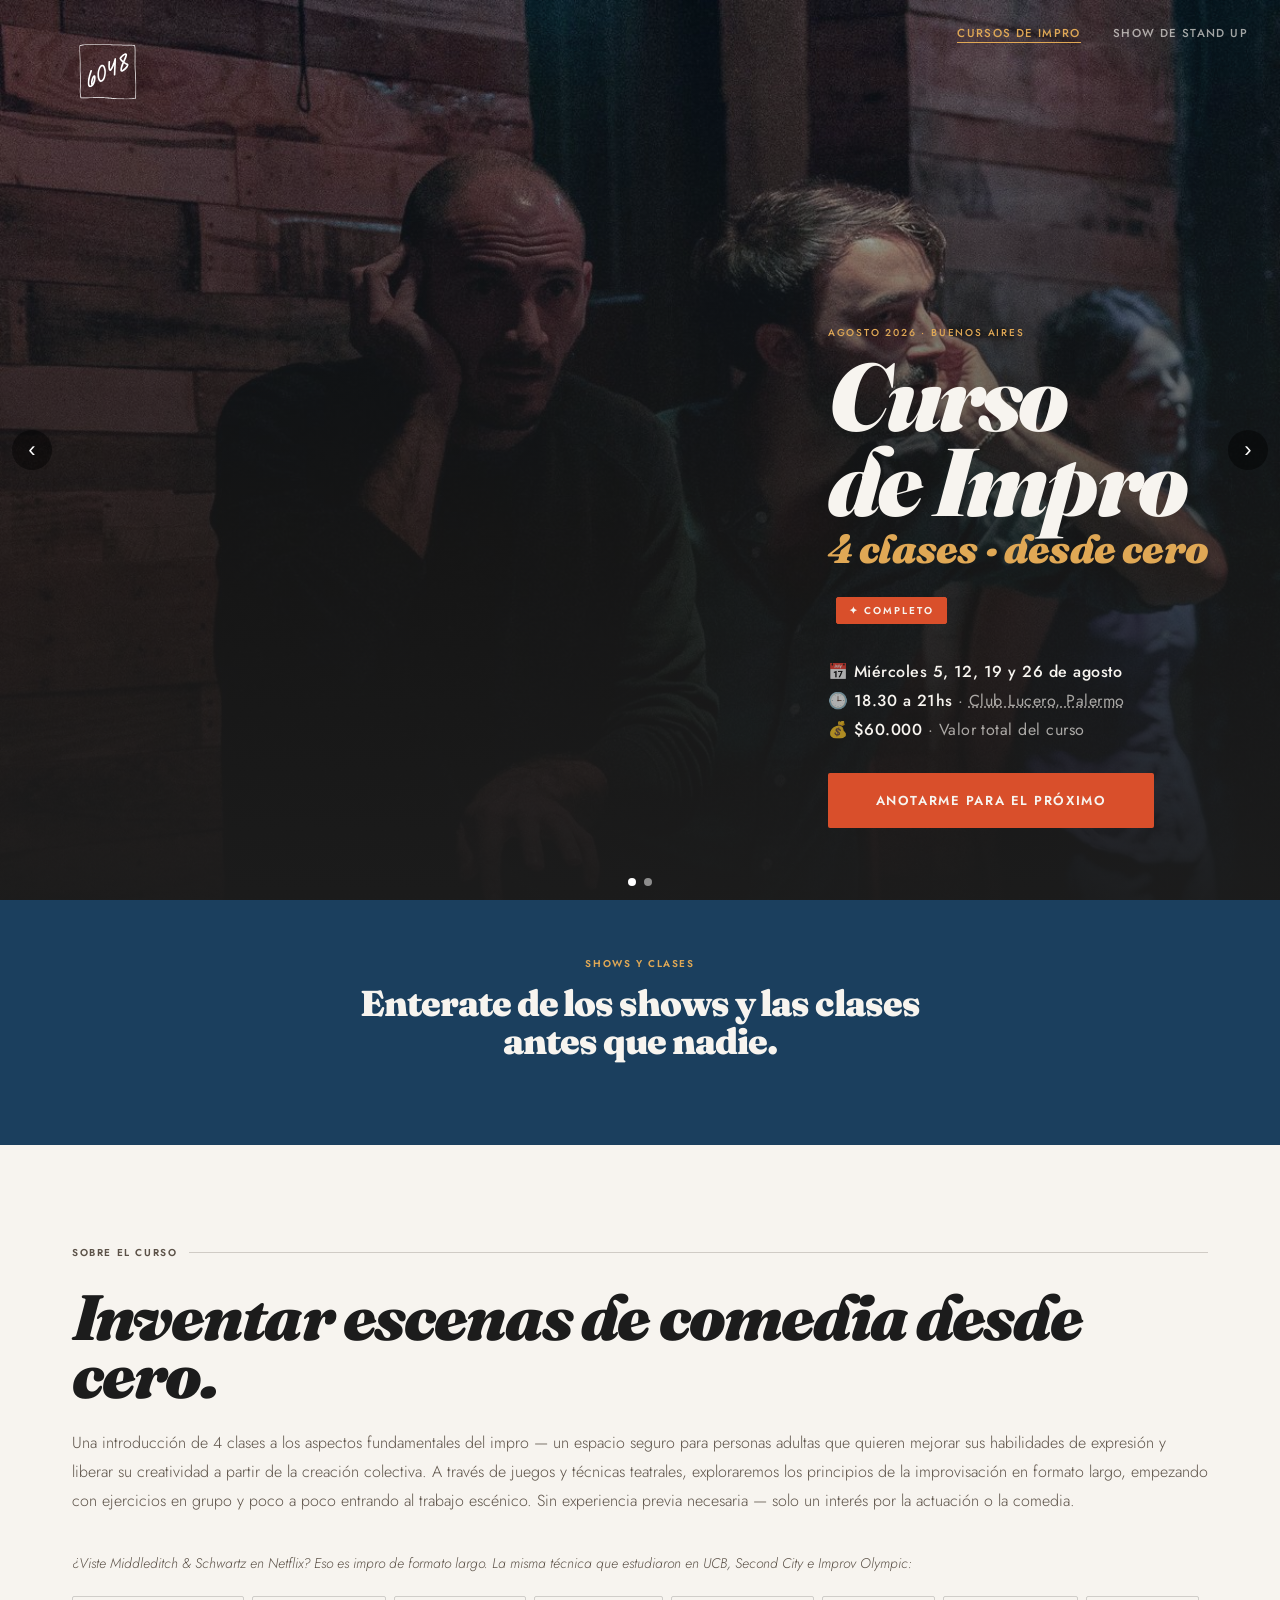
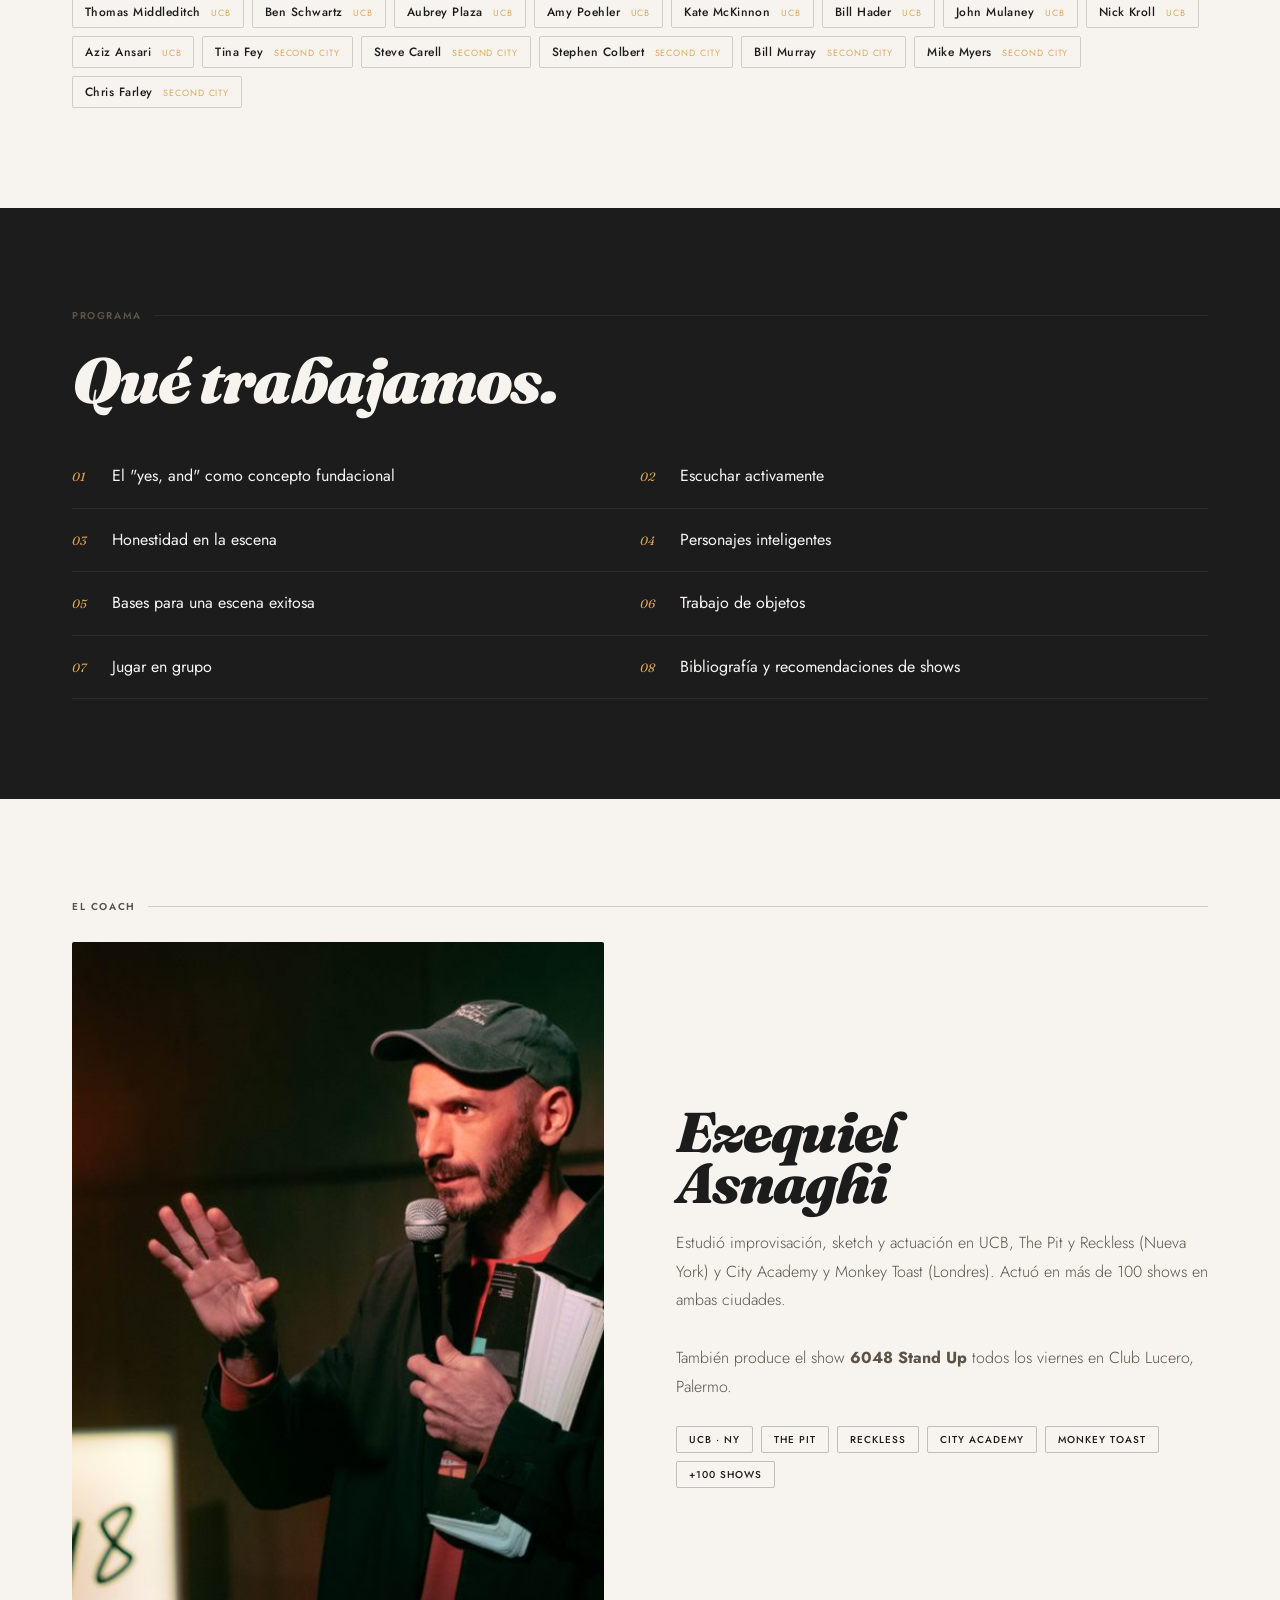
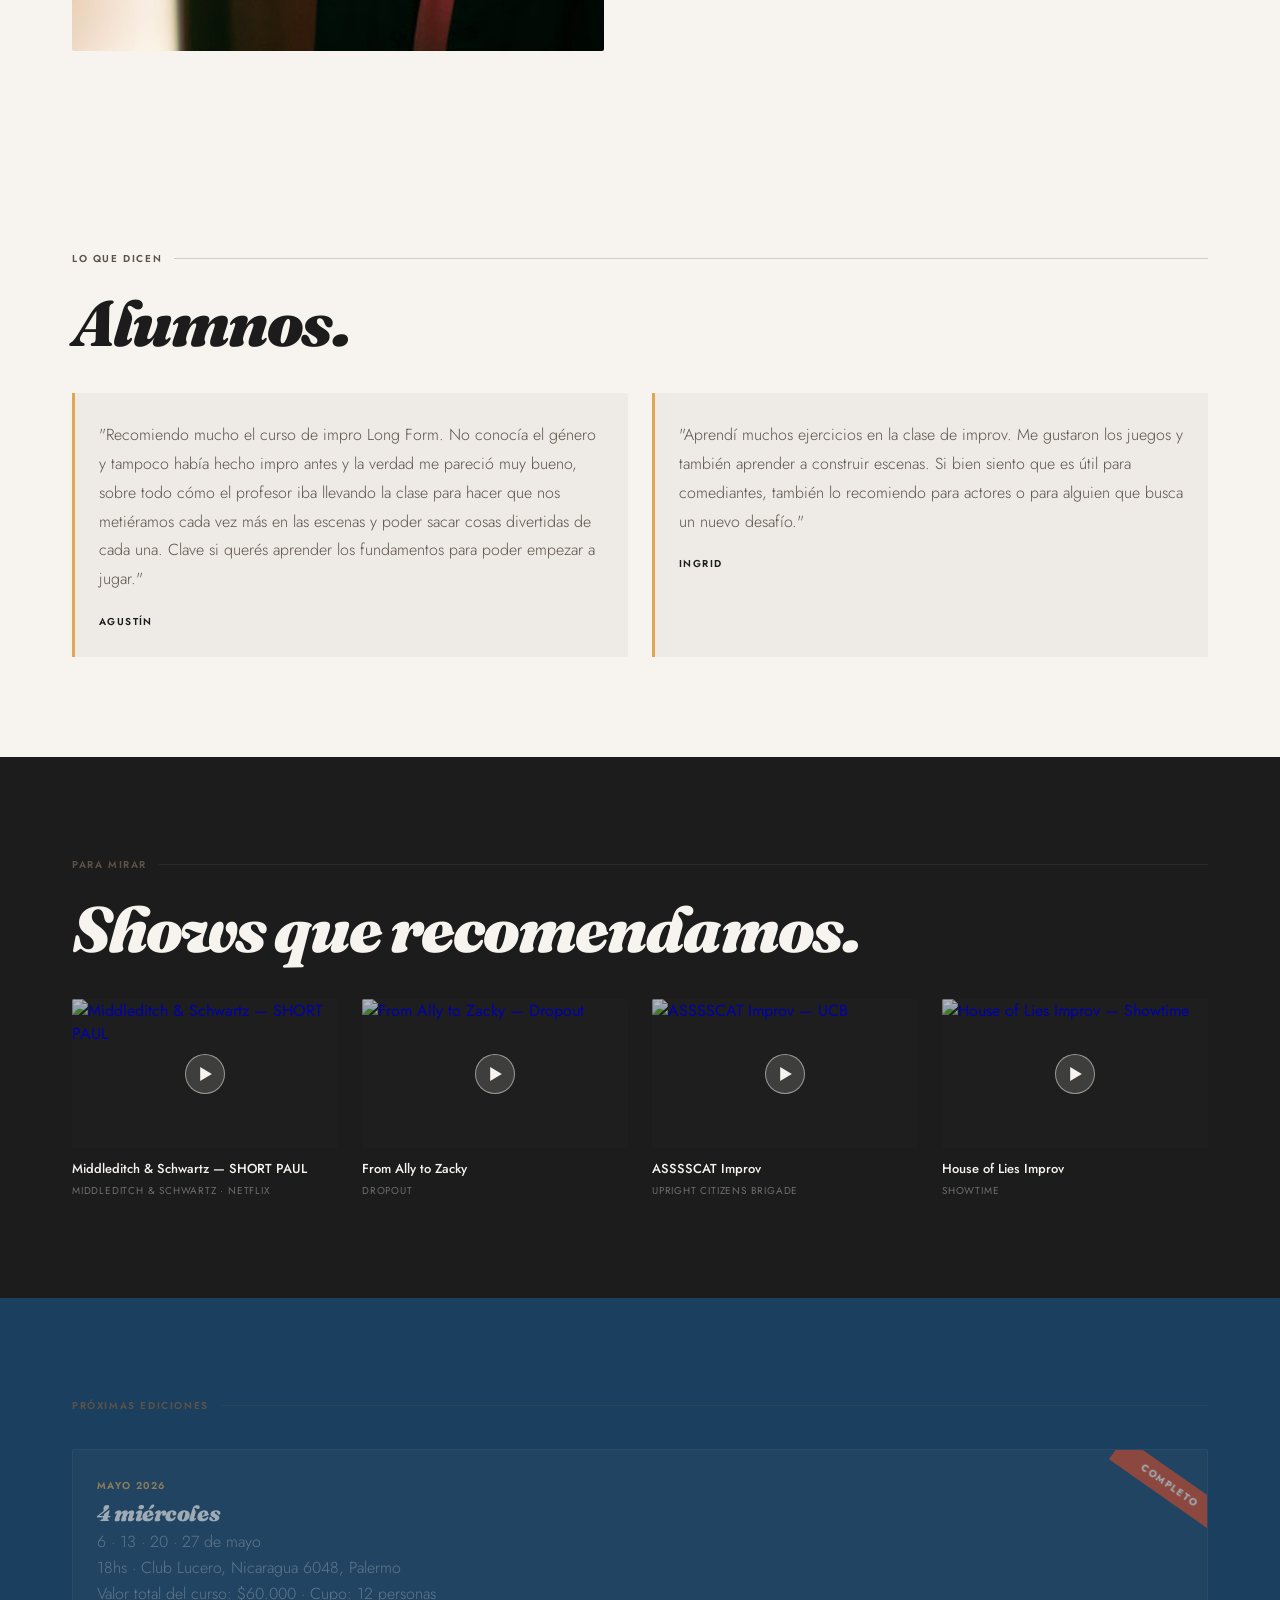
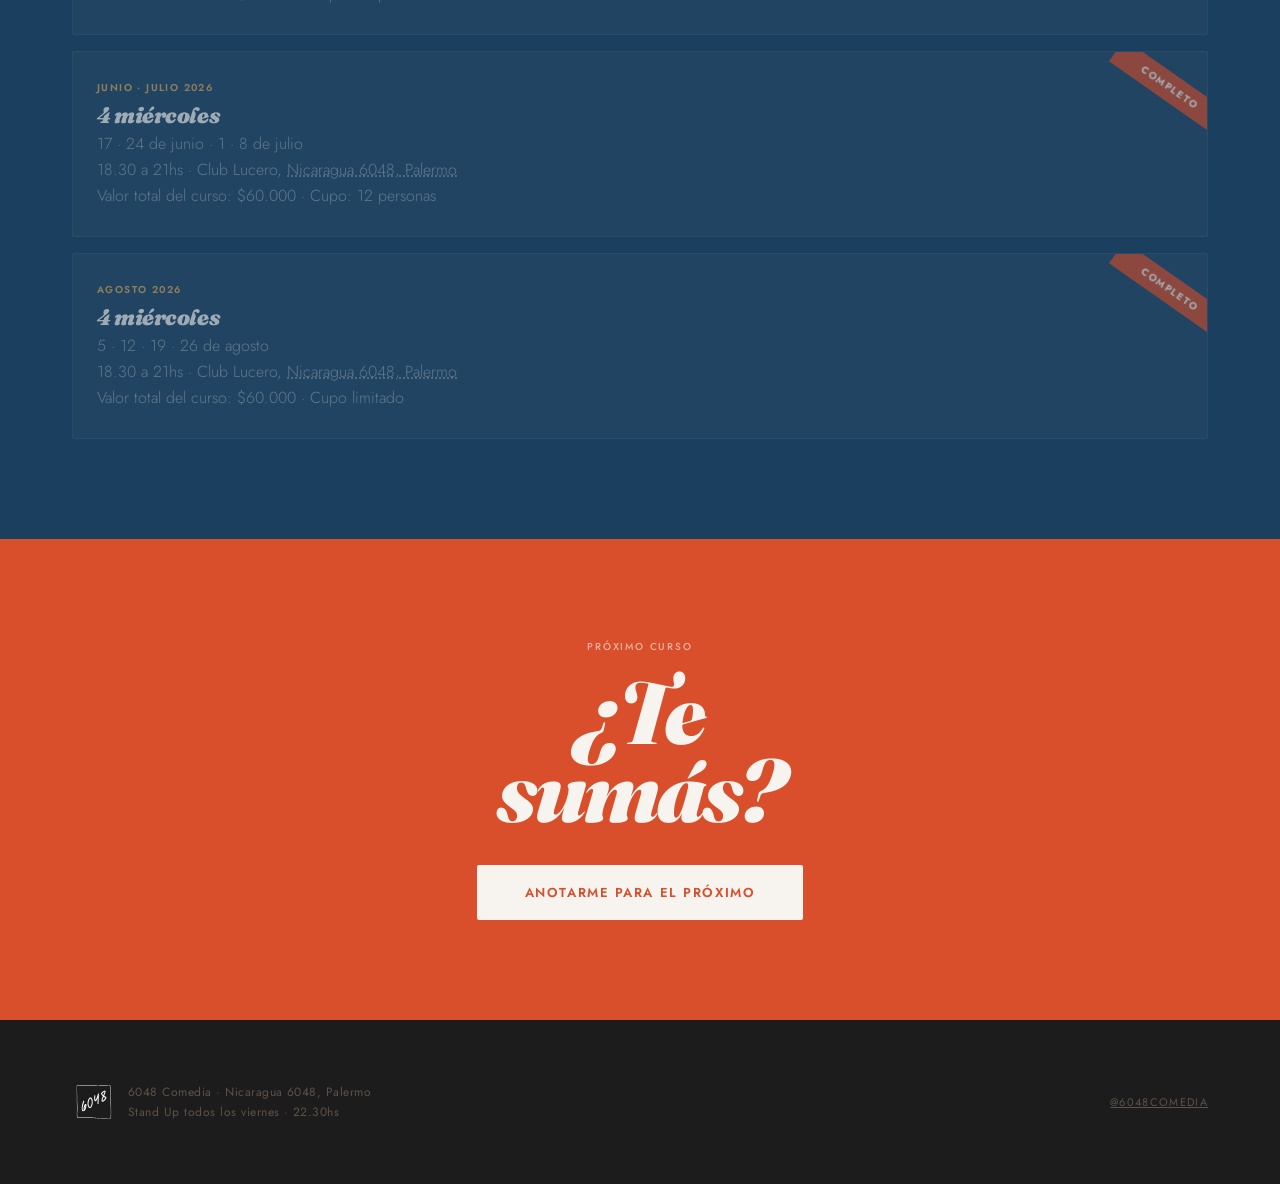
==== commit 19fd7745: "Sacar botón de la card de agosto (curso completo) Co-Authored-By: Claude Sonnet 4.6 <noreply@anthrop" ====
--- a/index.html
+++ b/index.html
@@ -622,7 +622,6 @@
         18.30 a 21hs · Club Lucero, <a href="https://maps.google.com/?q=Nicaragua+6048,+Palermo,+Buenos+Aires" target="_blank" style="color:inherit;text-decoration:underline dotted;">Nicaragua 6048, Palermo</a><br>
         Valor total del curso: $60.000 · Cupo limitado
       </p>
-      <button class="btn-card" onclick="openModal('card')">Anotarme para el próximo</button>
     </div>
 
   </div>
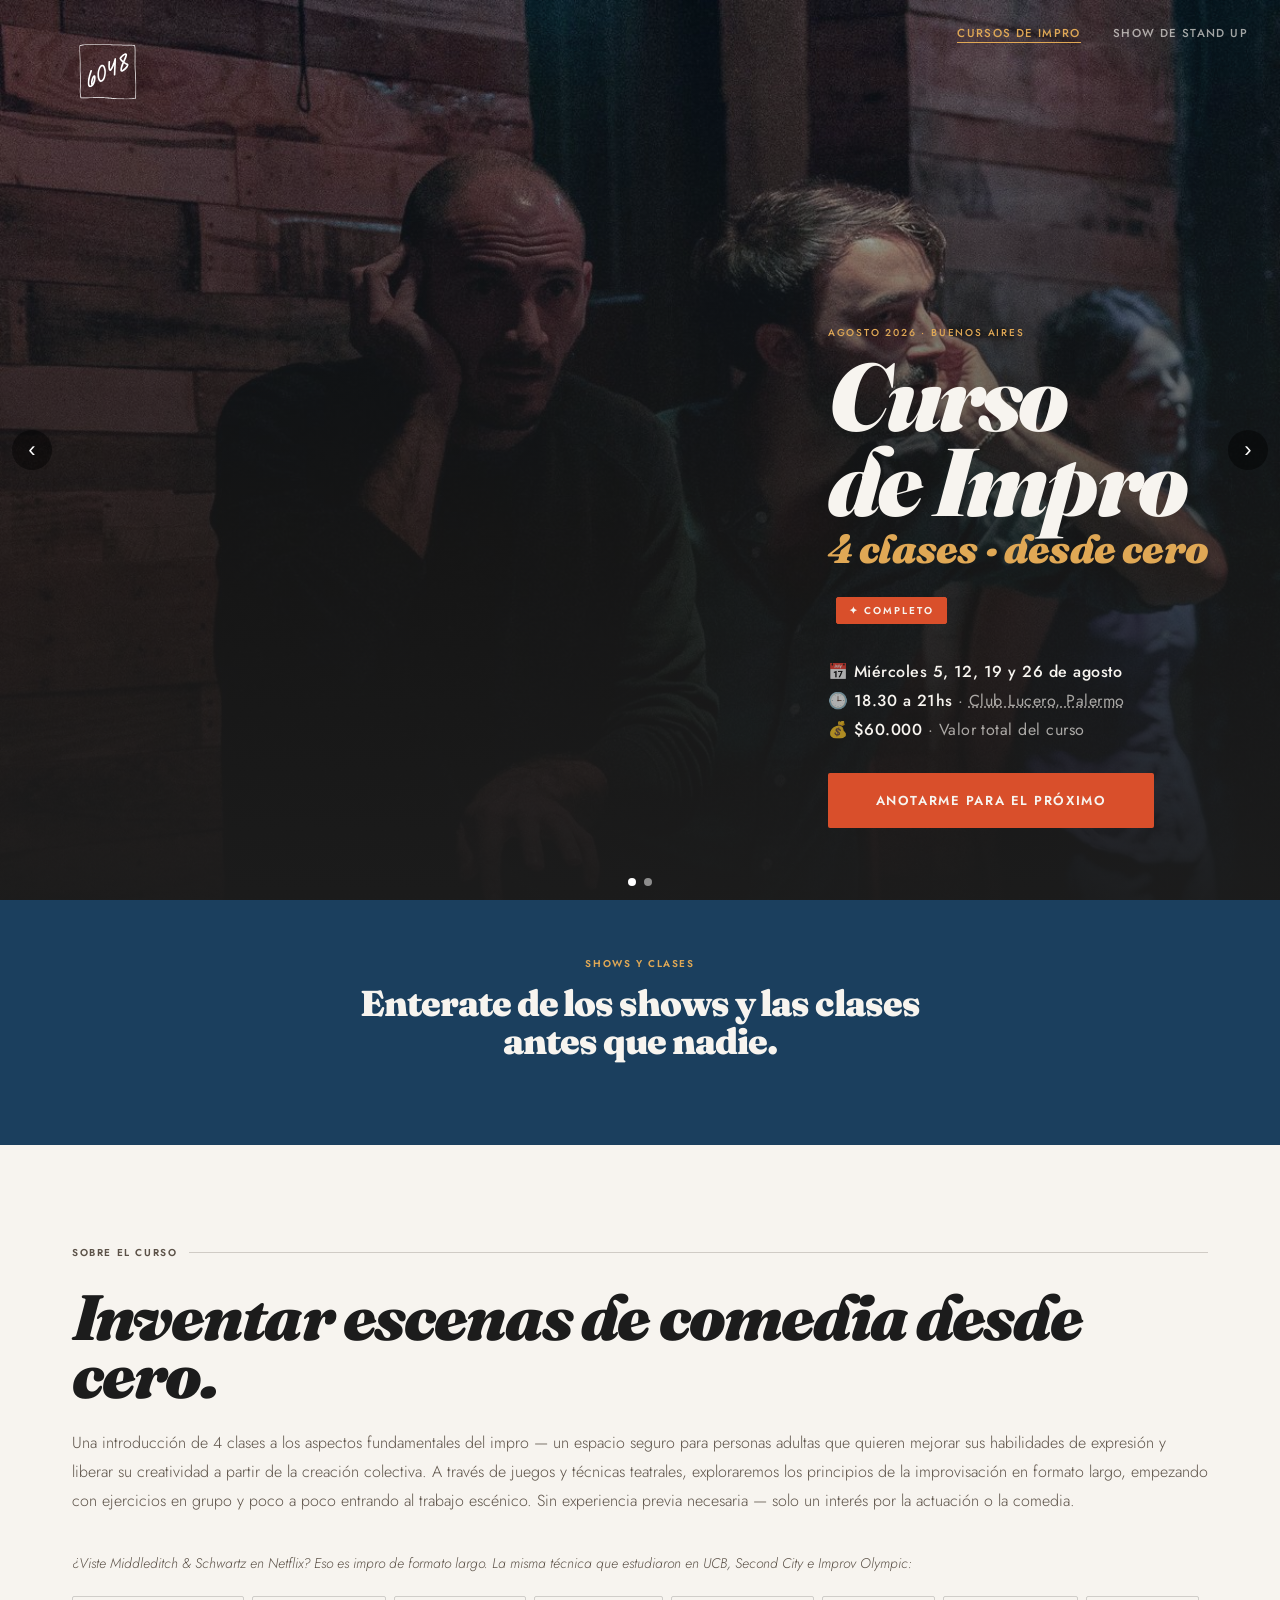
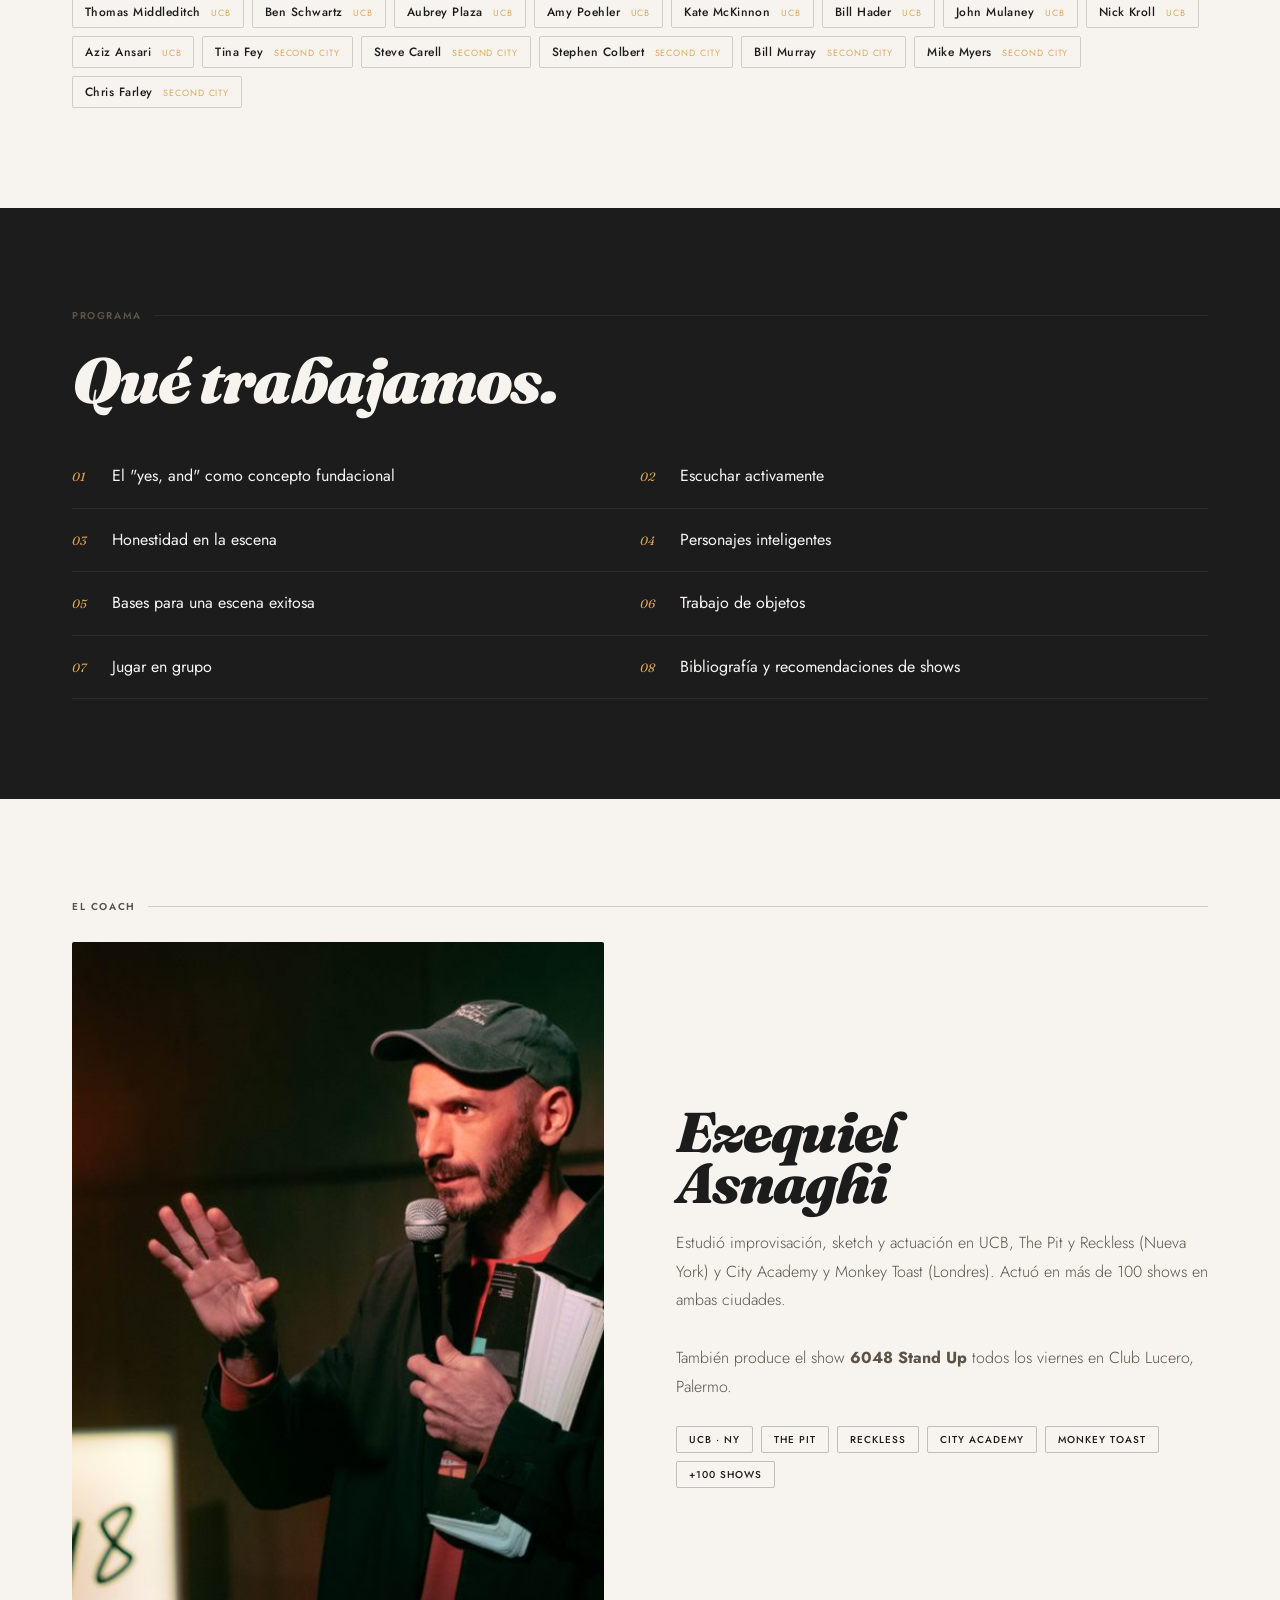
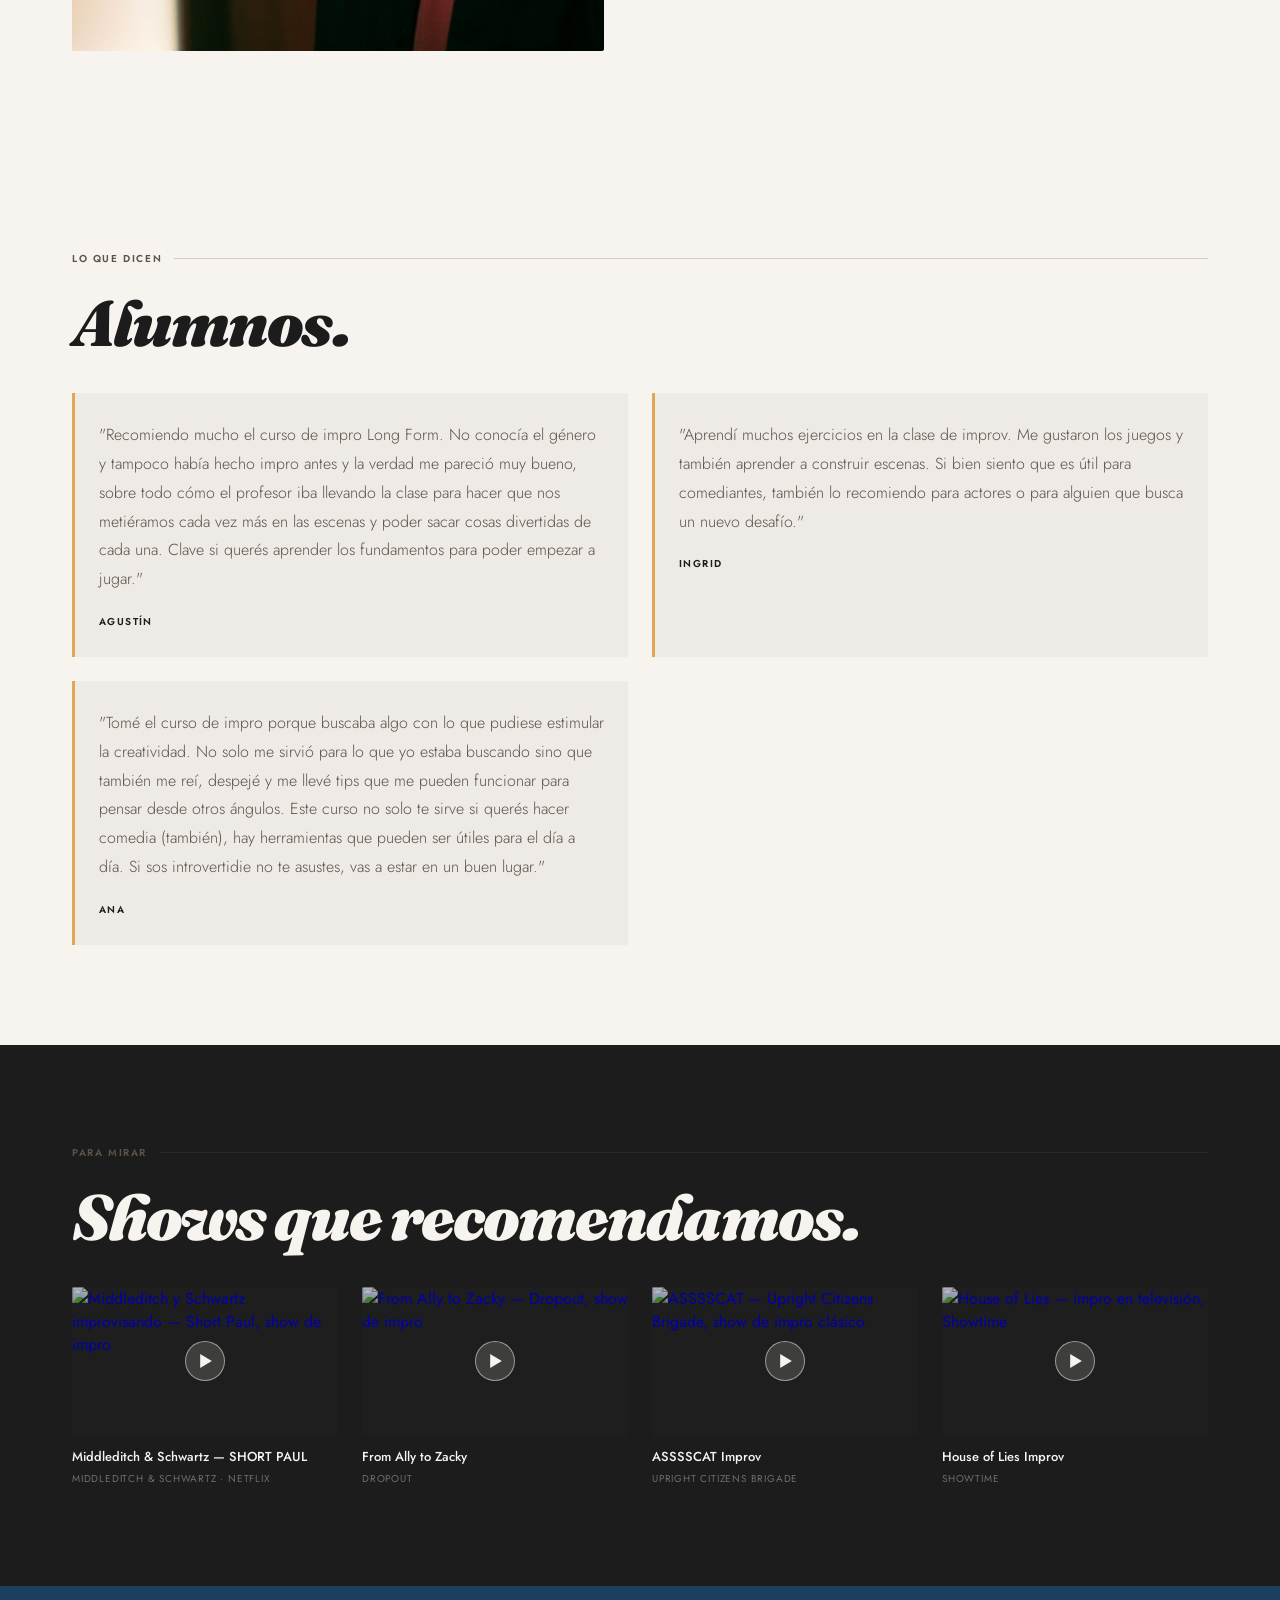
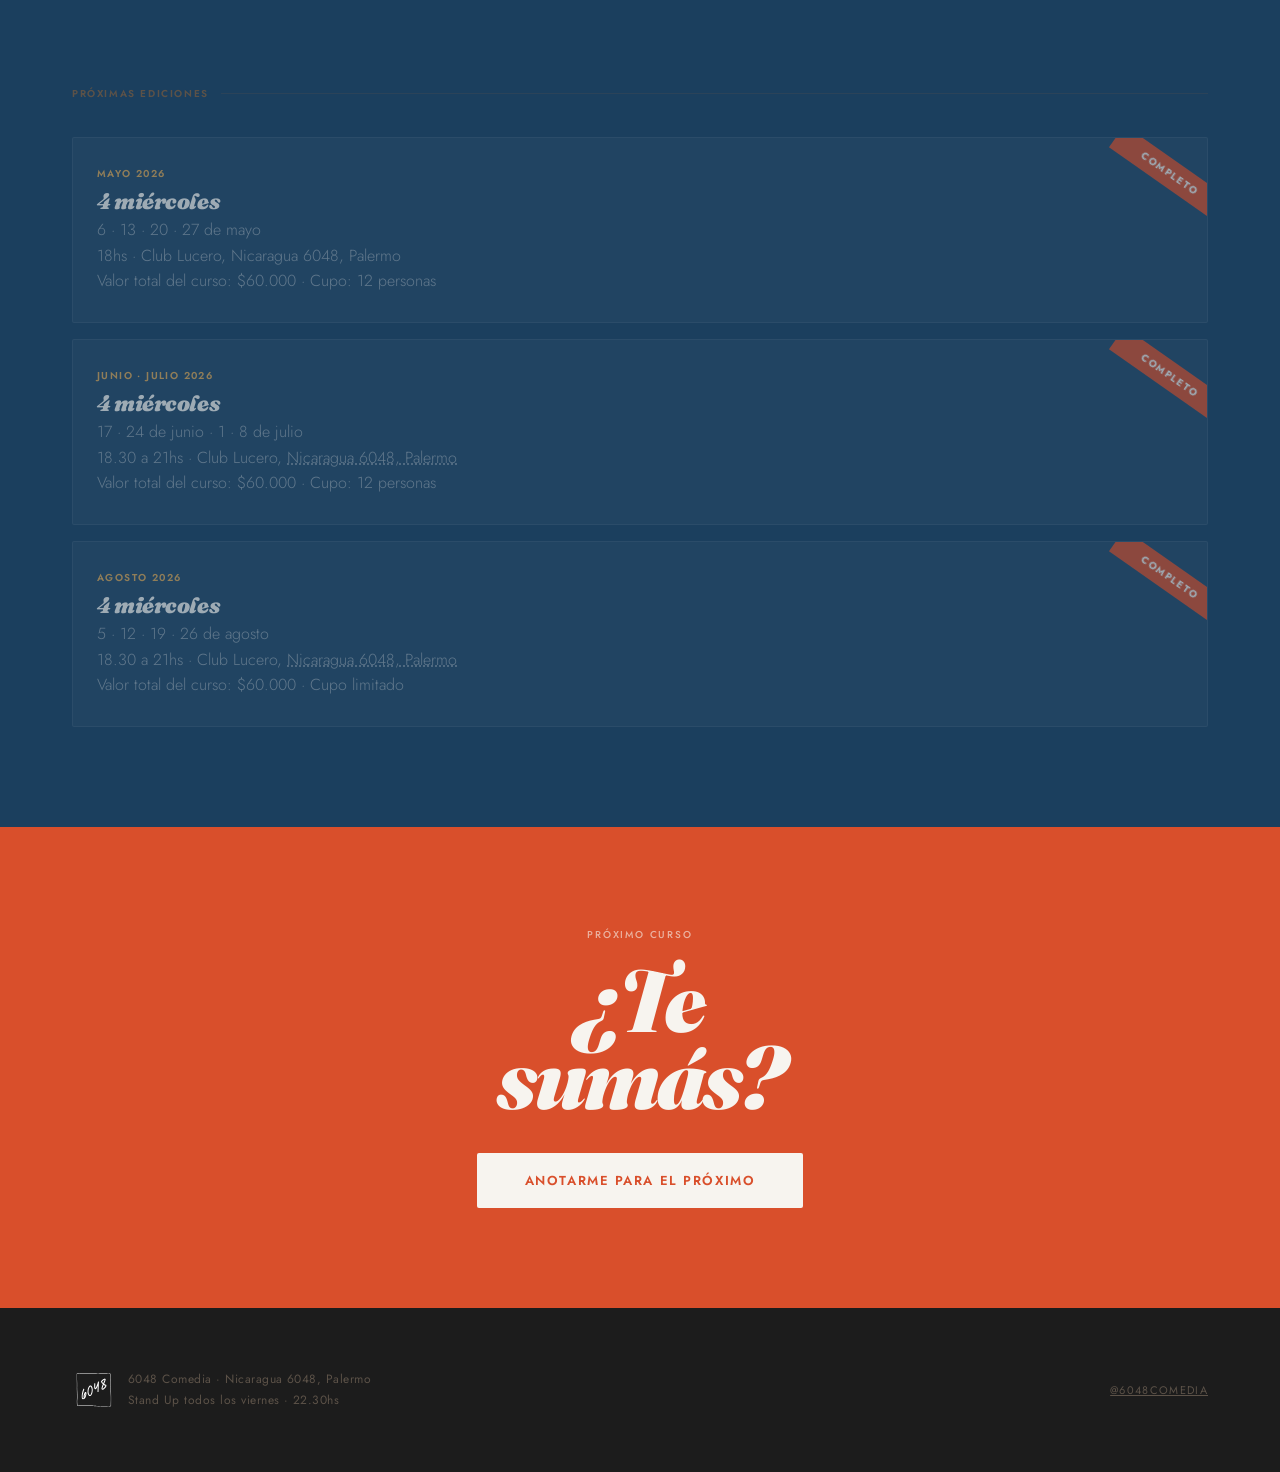
==== commit 90ede440: "SEO: meta description, Open Graph, JSON-LD, alt texts + testimonial Ana - Agrega <meta name="descrip" ====
--- a/index.html
+++ b/index.html
@@ -3,7 +3,18 @@
 <head>
 <meta charset="UTF-8">
 <meta name="viewport" content="width=device-width, initial-scale=1.0">
-<title>Curso de Impro · 6048</title>
+<title>Curso de Impro en Palermo · 6048 Comedia · Buenos Aires</title>
+<link rel="canonical" href="https://6048comedia.com/">
+<meta name="description" content="Curso de impro en Palermo, Buenos Aires. 4 clases en grupos reducidos con cupos limitados. Aprendé a improvisar comedia en Club Lucero, Nicaragua 6048.">
+<meta property="og:type" content="website">
+<meta property="og:url" content="https://6048comedia.com/">
+<meta property="og:title" content="Curso de Impro en Palermo · 6048 Comedia">
+<meta property="og:description" content="Curso de impro en Palermo, Buenos Aires. 4 clases en grupos reducidos con cupos limitados. Aprendé a improvisar comedia en Club Lucero, Nicaragua 6048.">
+<meta property="og:image" content="https://6048comedia.com/og-image.jpg">
+<meta name="twitter:card" content="summary_large_image">
+<meta name="twitter:title" content="Curso de Impro en Palermo · 6048 Comedia">
+<meta name="twitter:description" content="Curso de impro en Palermo, Buenos Aires. 4 clases en grupos reducidos con cupos limitados.">
+<meta name="twitter:image" content="https://6048comedia.com/og-image.jpg">
 <script async src="https://www.googletagmanager.com/gtag/js?id=G-XJENMFFZGF"></script>
 <script>
   window.dataLayer = window.dataLayer || [];
@@ -410,6 +421,55 @@
     .videos-grid { grid-template-columns: repeat(4, 1fr); gap: 24px; }
   }
 </style>
+<script type="application/ld+json">
+{
+  "@context": "https://schema.org",
+  "@graph": [
+    {
+      "@type": "LocalBusiness",
+      "name": "6048 Comedia",
+      "url": "https://6048comedia.com",
+      "image": "https://6048comedia.com/og-image.jpg",
+      "description": "Escuela de impro en Palermo, Buenos Aires. Cursos de improvisación teatral en grupos reducidos con cupos limitados.",
+      "address": {
+        "@type": "PostalAddress",
+        "streetAddress": "Nicaragua 6048",
+        "addressLocality": "Palermo",
+        "addressRegion": "Buenos Aires",
+        "addressCountry": "AR"
+      },
+      "sameAs": ["https://www.instagram.com/6048comedia"]
+    },
+    {
+      "@type": "Course",
+      "name": "Curso de Impro · Agosto 2026",
+      "description": "Curso de improvisación teatral de 4 clases en grupos reducidos. Aprendé a inventar escenas de comedia desde cero en Palermo, Buenos Aires.",
+      "provider": {
+        "@type": "Organization",
+        "name": "6048 Comedia",
+        "url": "https://6048comedia.com"
+      },
+      "hasCourseInstance": {
+        "@type": "CourseInstance",
+        "courseMode": "onsite",
+        "location": {
+          "@type": "Place",
+          "name": "Club Lucero",
+          "address": {
+            "@type": "PostalAddress",
+            "streetAddress": "Nicaragua 6048",
+            "addressLocality": "Palermo",
+            "addressRegion": "Buenos Aires",
+            "addressCountry": "AR"
+          }
+        },
+        "startDate": "2026-08-05",
+        "endDate": "2026-08-26"
+      }
+    }
+  ]
+}
+</script>
 </head>
 <body>
 
@@ -542,6 +602,10 @@
       <p class="testimonial-quote">"Aprendí muchos ejercicios en la clase de improv. Me gustaron los juegos y también aprender a construir escenas. Si bien siento que es útil para comediantes, también lo recomiendo para actores o para alguien que busca un nuevo desafío."</p>
       <p class="testimonial-name">Ingrid</p>
     </div>
+    <div class="testimonial-card">
+      <p class="testimonial-quote">"Tomé el curso de impro porque buscaba algo con lo que pudiese estimular la creatividad. No solo me sirvió para lo que yo estaba buscando sino que también me reí, despejé y me llevé tips que me pueden funcionar para pensar desde otros ángulos. Este curso no solo te sirve si querés hacer comedia (también), hay herramientas que pueden ser útiles para el día a día. Si sos introvertidie no te asustes, vas a estar en un buen lugar."</p>
+      <p class="testimonial-name">Ana</p>
+    </div>
   </div>
 </section>
 
@@ -551,7 +615,7 @@
   <div class="videos-grid">
     <a class="video-card" href="https://www.youtube.com/watch?v=kssfS3kccOw" target="_blank" rel="noopener">
       <div class="video-thumb">
-        <img src="https://img.youtube.com/vi/kssfS3kccOw/hqdefault.jpg" alt="Middleditch &amp; Schwartz — SHORT PAUL">
+        <img src="https://img.youtube.com/vi/kssfS3kccOw/hqdefault.jpg" alt="Middleditch y Schwartz improvisando — Short Paul, show de impro">
         <div class="video-play"><div class="video-play-icon"><svg viewBox="0 0 10 12"><polygon points="0,0 10,6 0,12"/></svg></div></div>
       </div>
       <p class="video-title">Middleditch &amp; Schwartz — SHORT PAUL</p>
@@ -559,7 +623,7 @@
     </a>
     <a class="video-card" href="https://www.youtube.com/watch?v=bB1ESv06hkI&t=3s" target="_blank" rel="noopener">
       <div class="video-thumb">
-        <img src="https://img.youtube.com/vi/bB1ESv06hkI/hqdefault.jpg" alt="From Ally to Zacky — Dropout">
+        <img src="https://img.youtube.com/vi/bB1ESv06hkI/hqdefault.jpg" alt="From Ally to Zacky — Dropout, show de impro">
         <div class="video-play"><div class="video-play-icon"><svg viewBox="0 0 10 12"><polygon points="0,0 10,6 0,12"/></svg></div></div>
       </div>
       <p class="video-title">From Ally to Zacky</p>
@@ -567,7 +631,7 @@
     </a>
     <a class="video-card" href="https://www.youtube.com/watch?v=P4HTxmqNTCY&t=354s" target="_blank" rel="noopener">
       <div class="video-thumb">
-        <img src="https://img.youtube.com/vi/P4HTxmqNTCY/hqdefault.jpg" alt="ASSSSCAT Improv — UCB">
+        <img src="https://img.youtube.com/vi/P4HTxmqNTCY/hqdefault.jpg" alt="ASSSSCAT — Upright Citizens Brigade, show de impro clásico">
         <div class="video-play"><div class="video-play-icon"><svg viewBox="0 0 10 12"><polygon points="0,0 10,6 0,12"/></svg></div></div>
       </div>
       <p class="video-title">ASSSSCAT Improv</p>
@@ -575,7 +639,7 @@
     </a>
     <a class="video-card" href="https://www.youtube.com/watch?v=oh3zRZhwhSQ&t=84s" target="_blank" rel="noopener">
       <div class="video-thumb">
-        <img src="https://img.youtube.com/vi/oh3zRZhwhSQ/hqdefault.jpg" alt="House of Lies Improv — Showtime">
+        <img src="https://img.youtube.com/vi/oh3zRZhwhSQ/hqdefault.jpg" alt="House of Lies — impro en televisión, Showtime">
         <div class="video-play"><div class="video-play-icon"><svg viewBox="0 0 10 12"><polygon points="0,0 10,6 0,12"/></svg></div></div>
       </div>
       <p class="video-title">House of Lies Improv</p>
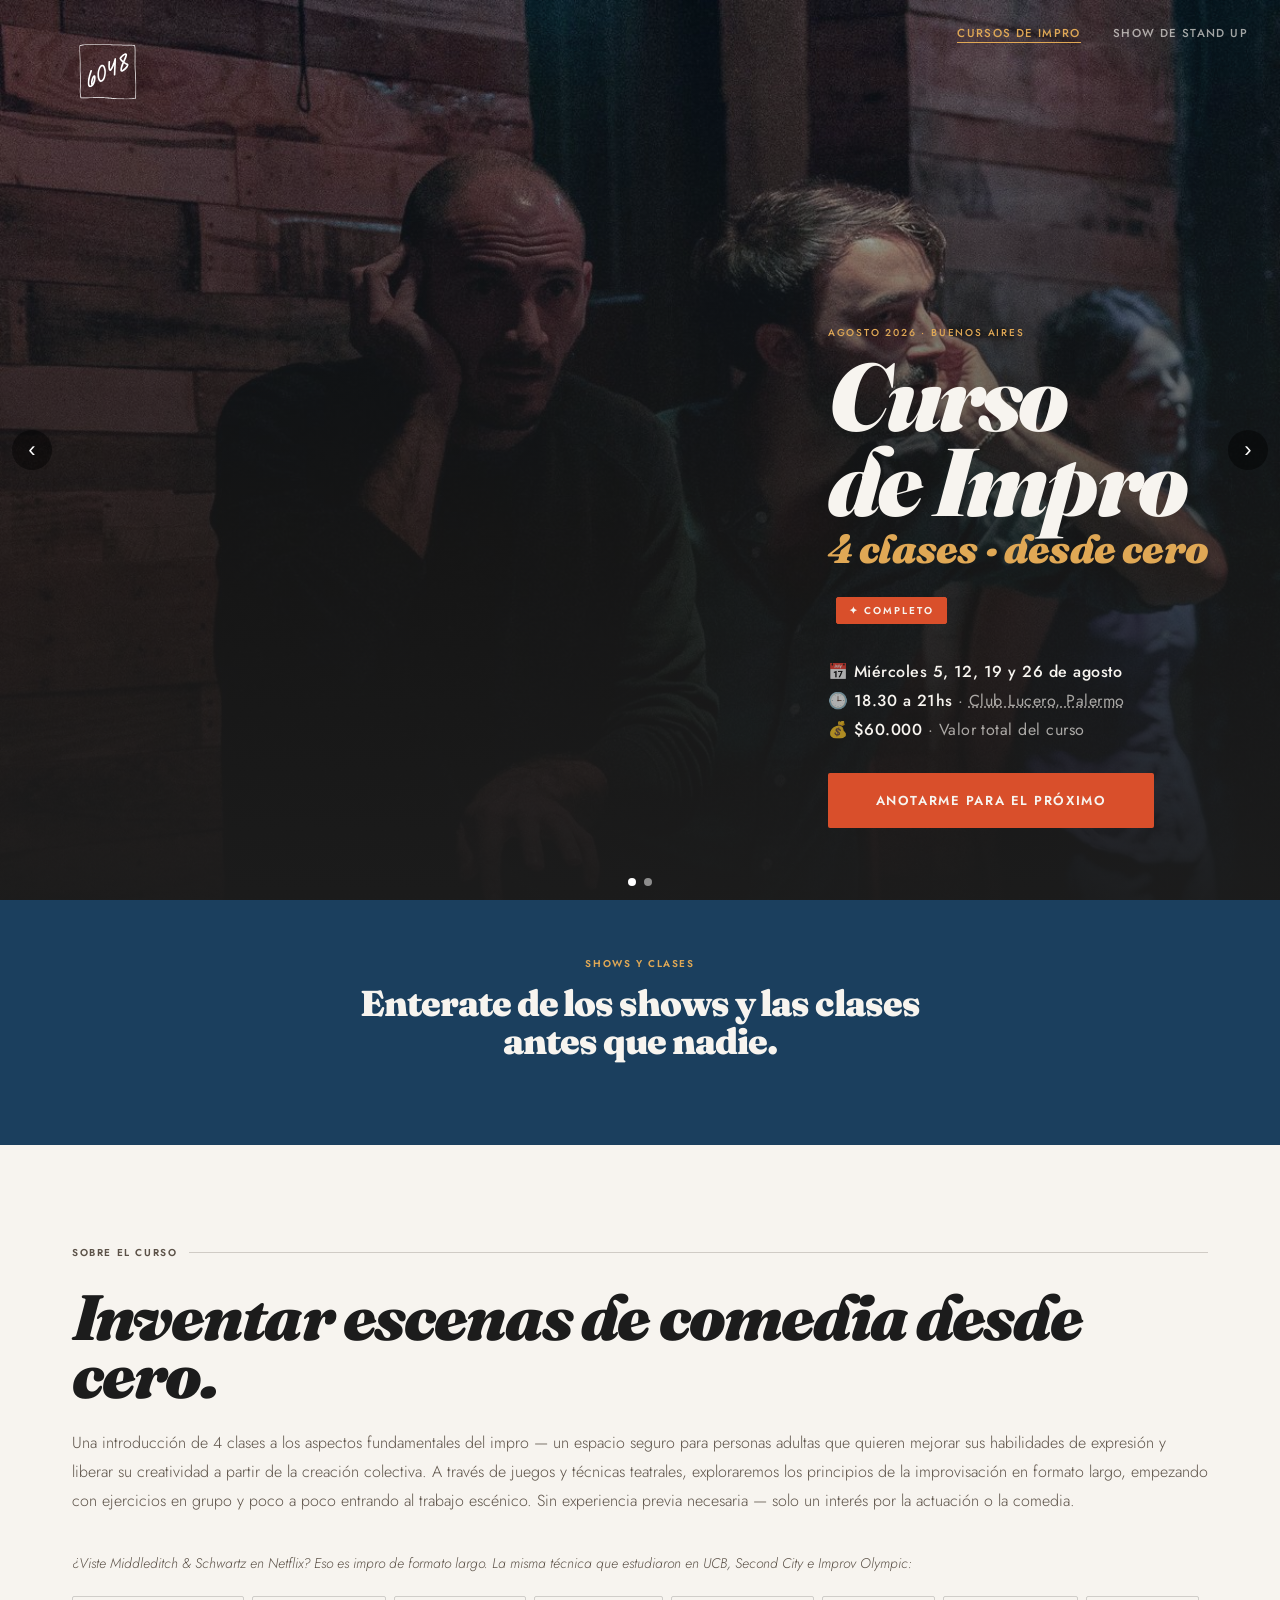
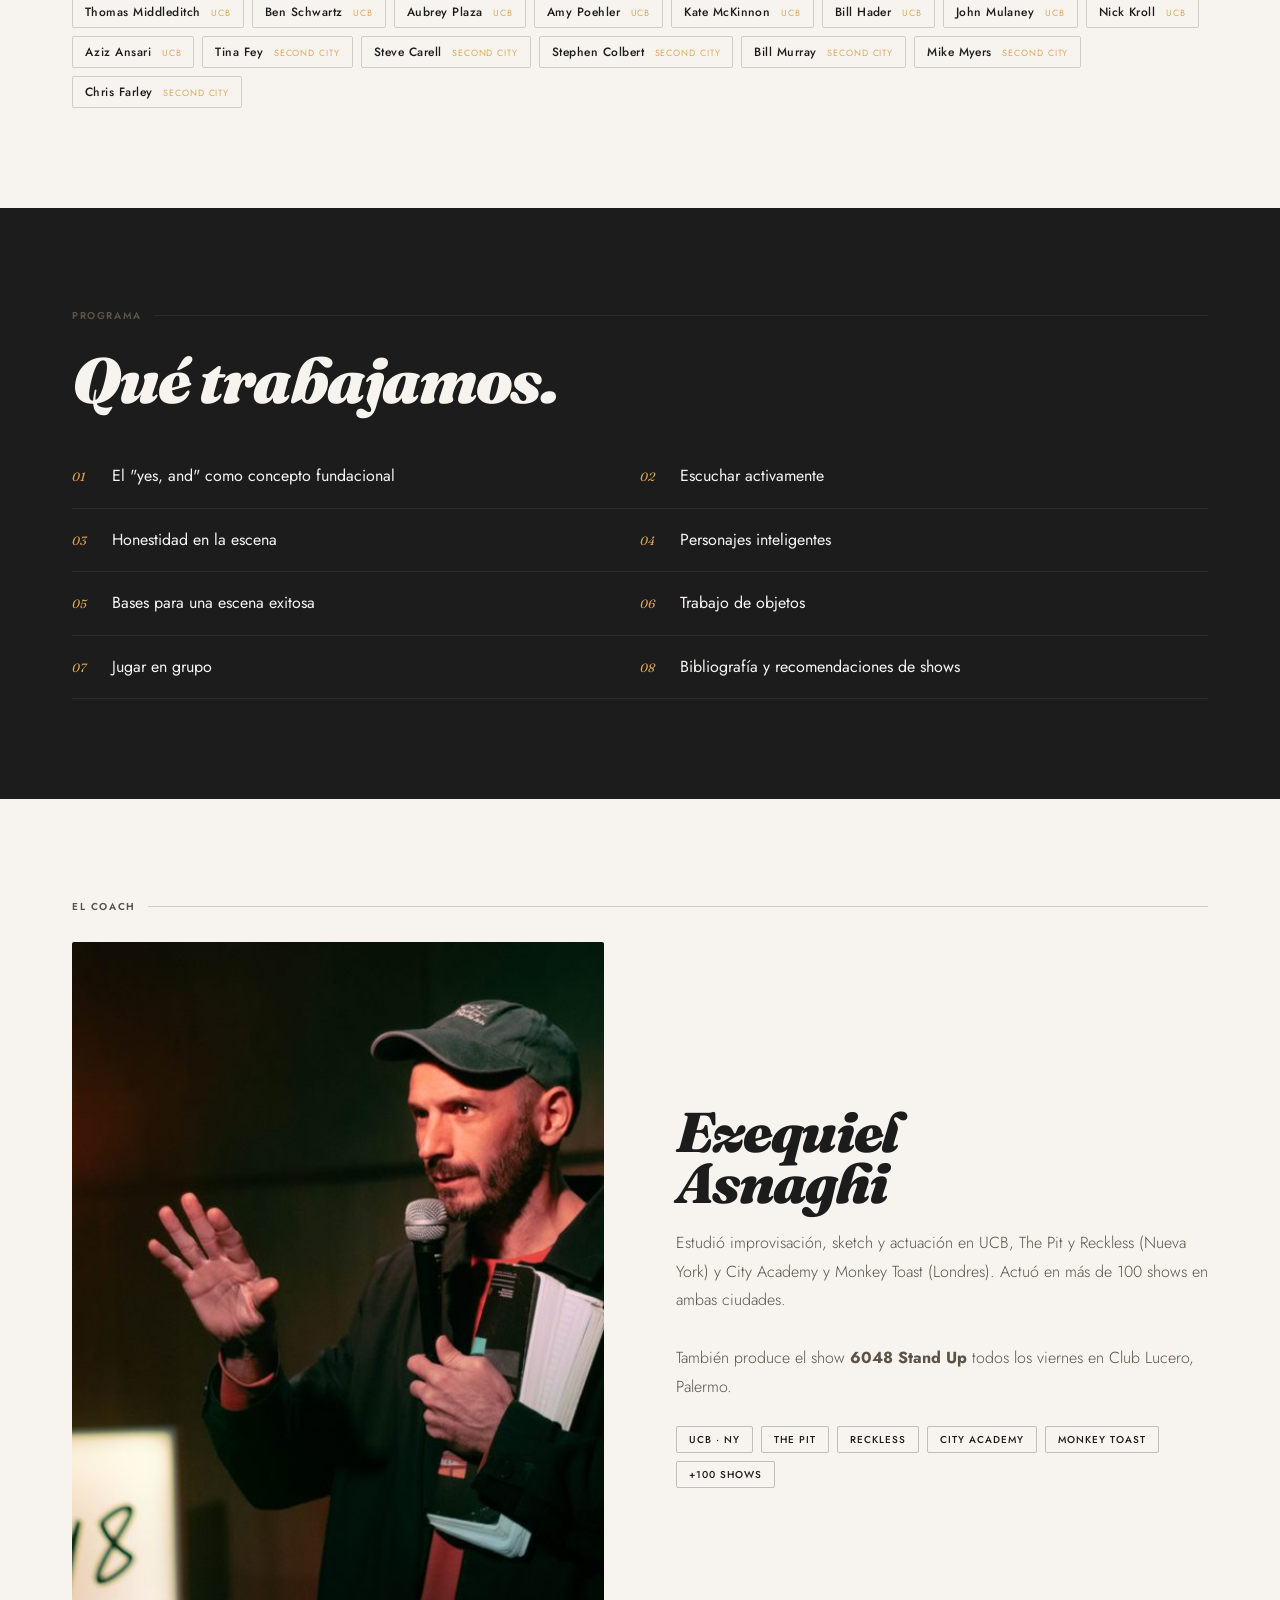
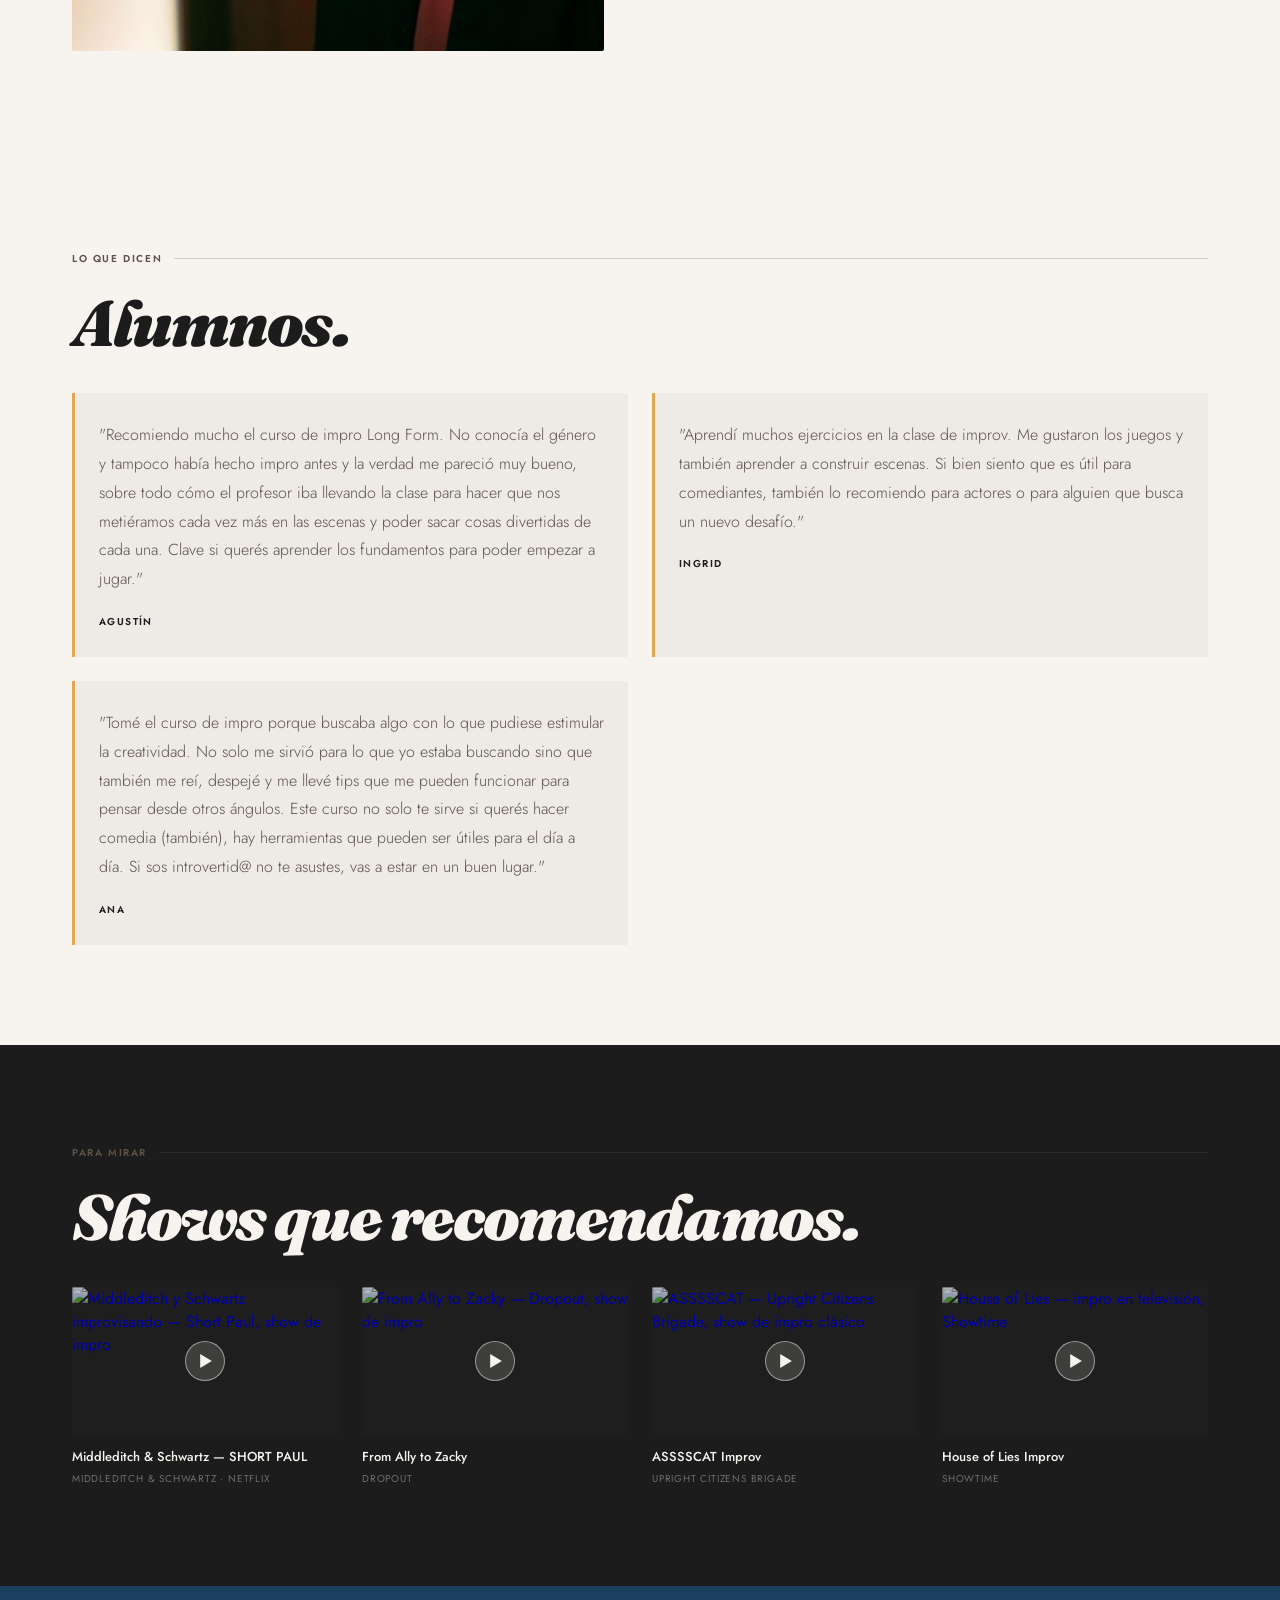
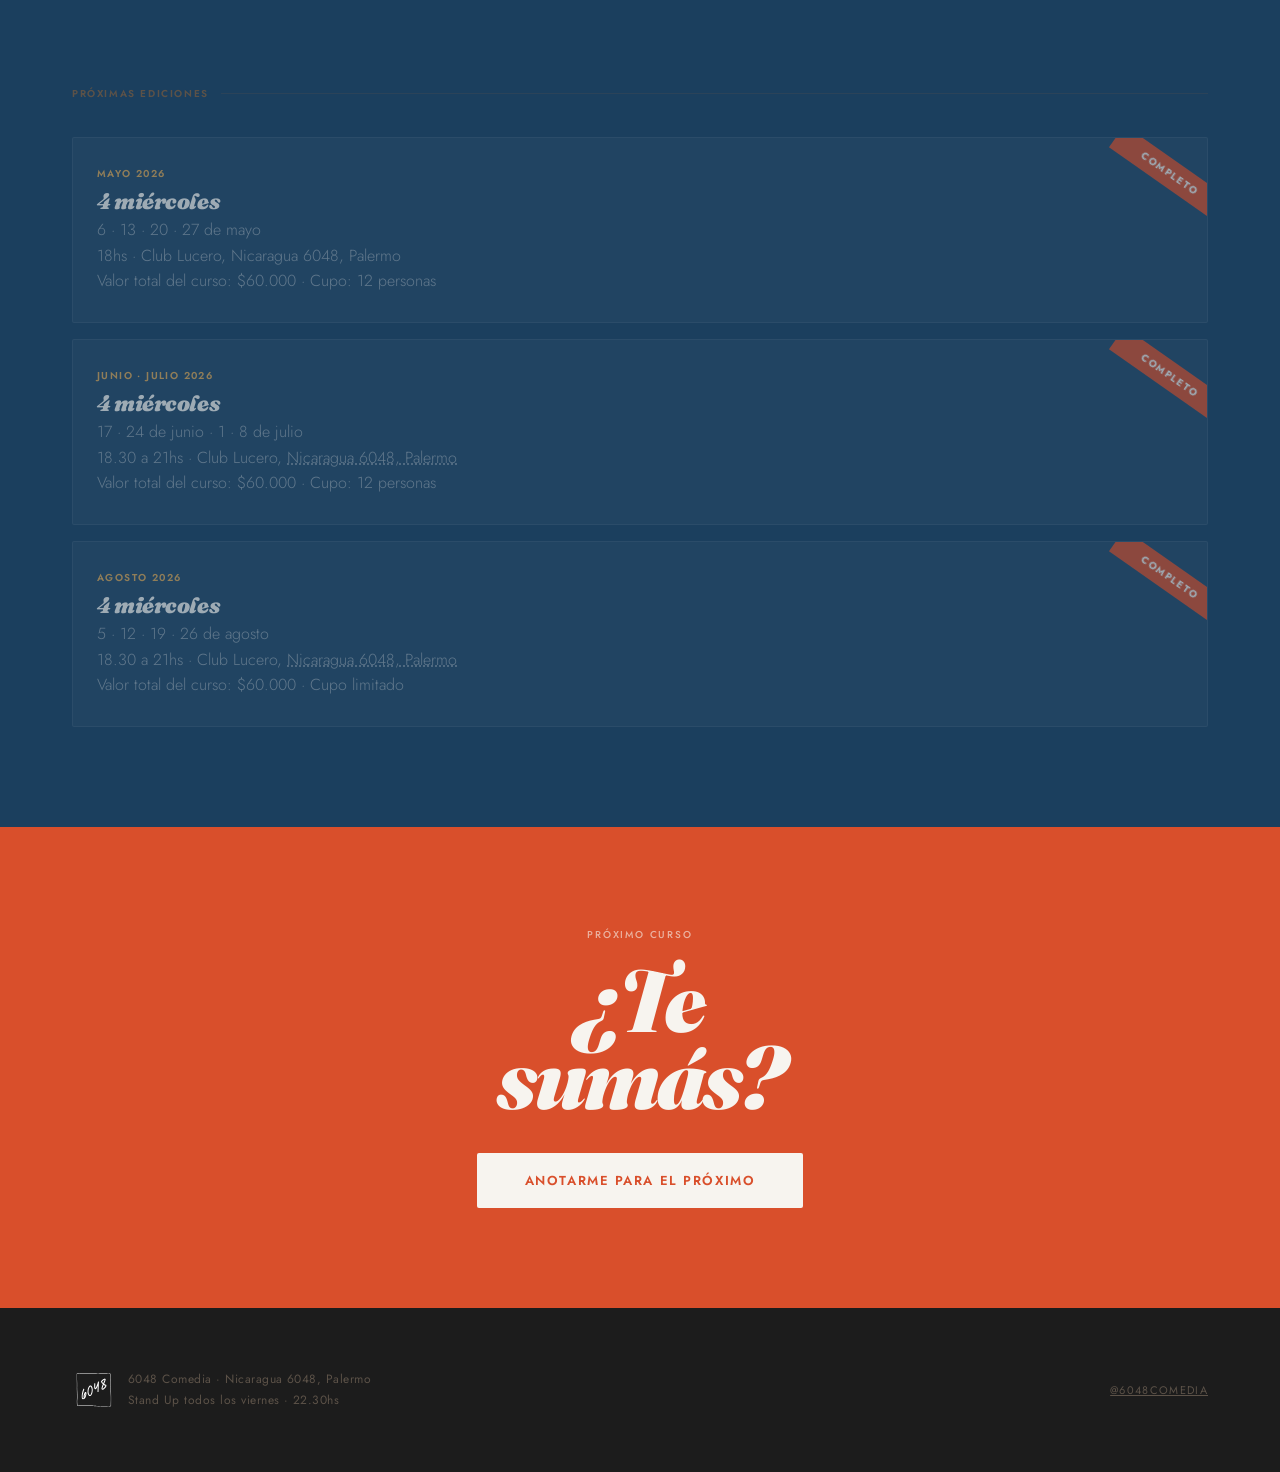
==== commit 4013fc8e: "fix: introvertid@ con @ como género neutro (uso argentino)" ====
--- a/index.html
+++ b/index.html
@@ -603,7 +603,7 @@
       <p class="testimonial-name">Ingrid</p>
     </div>
     <div class="testimonial-card">
-      <p class="testimonial-quote">"Tomé el curso de impro porque buscaba algo con lo que pudiese estimular la creatividad. No solo me sirvió para lo que yo estaba buscando sino que también me reí, despejé y me llevé tips que me pueden funcionar para pensar desde otros ángulos. Este curso no solo te sirve si querés hacer comedia (también), hay herramientas que pueden ser útiles para el día a día. Si sos introvertidie no te asustes, vas a estar en un buen lugar."</p>
+      <p class="testimonial-quote">"Tomé el curso de impro porque buscaba algo con lo que pudiese estimular la creatividad. No solo me sirvió para lo que yo estaba buscando sino que también me reí, despejé y me llevé tips que me pueden funcionar para pensar desde otros ángulos. Este curso no solo te sirve si querés hacer comedia (también), hay herramientas que pueden ser útiles para el día a día. Si sos introvertid@ no te asustes, vas a estar en un buen lugar."</p>
       <p class="testimonial-name">Ana</p>
     </div>
   </div>
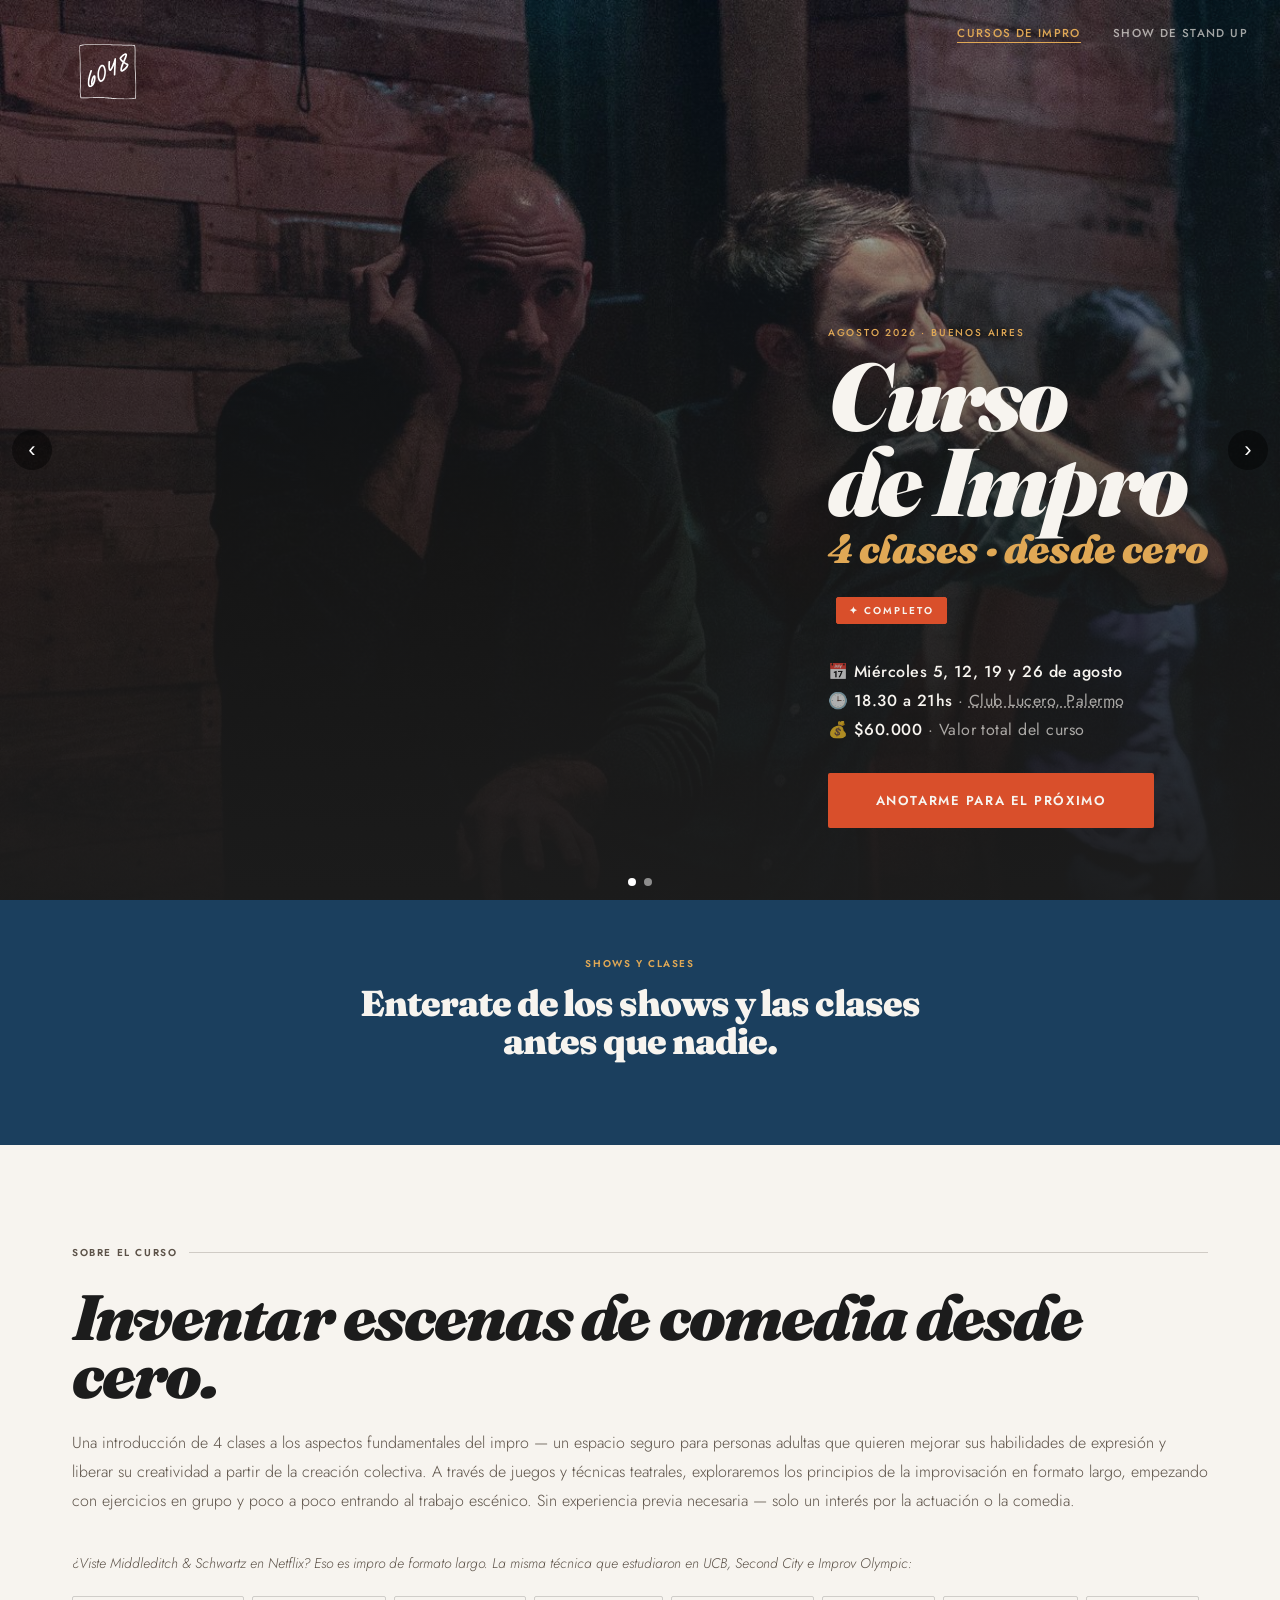
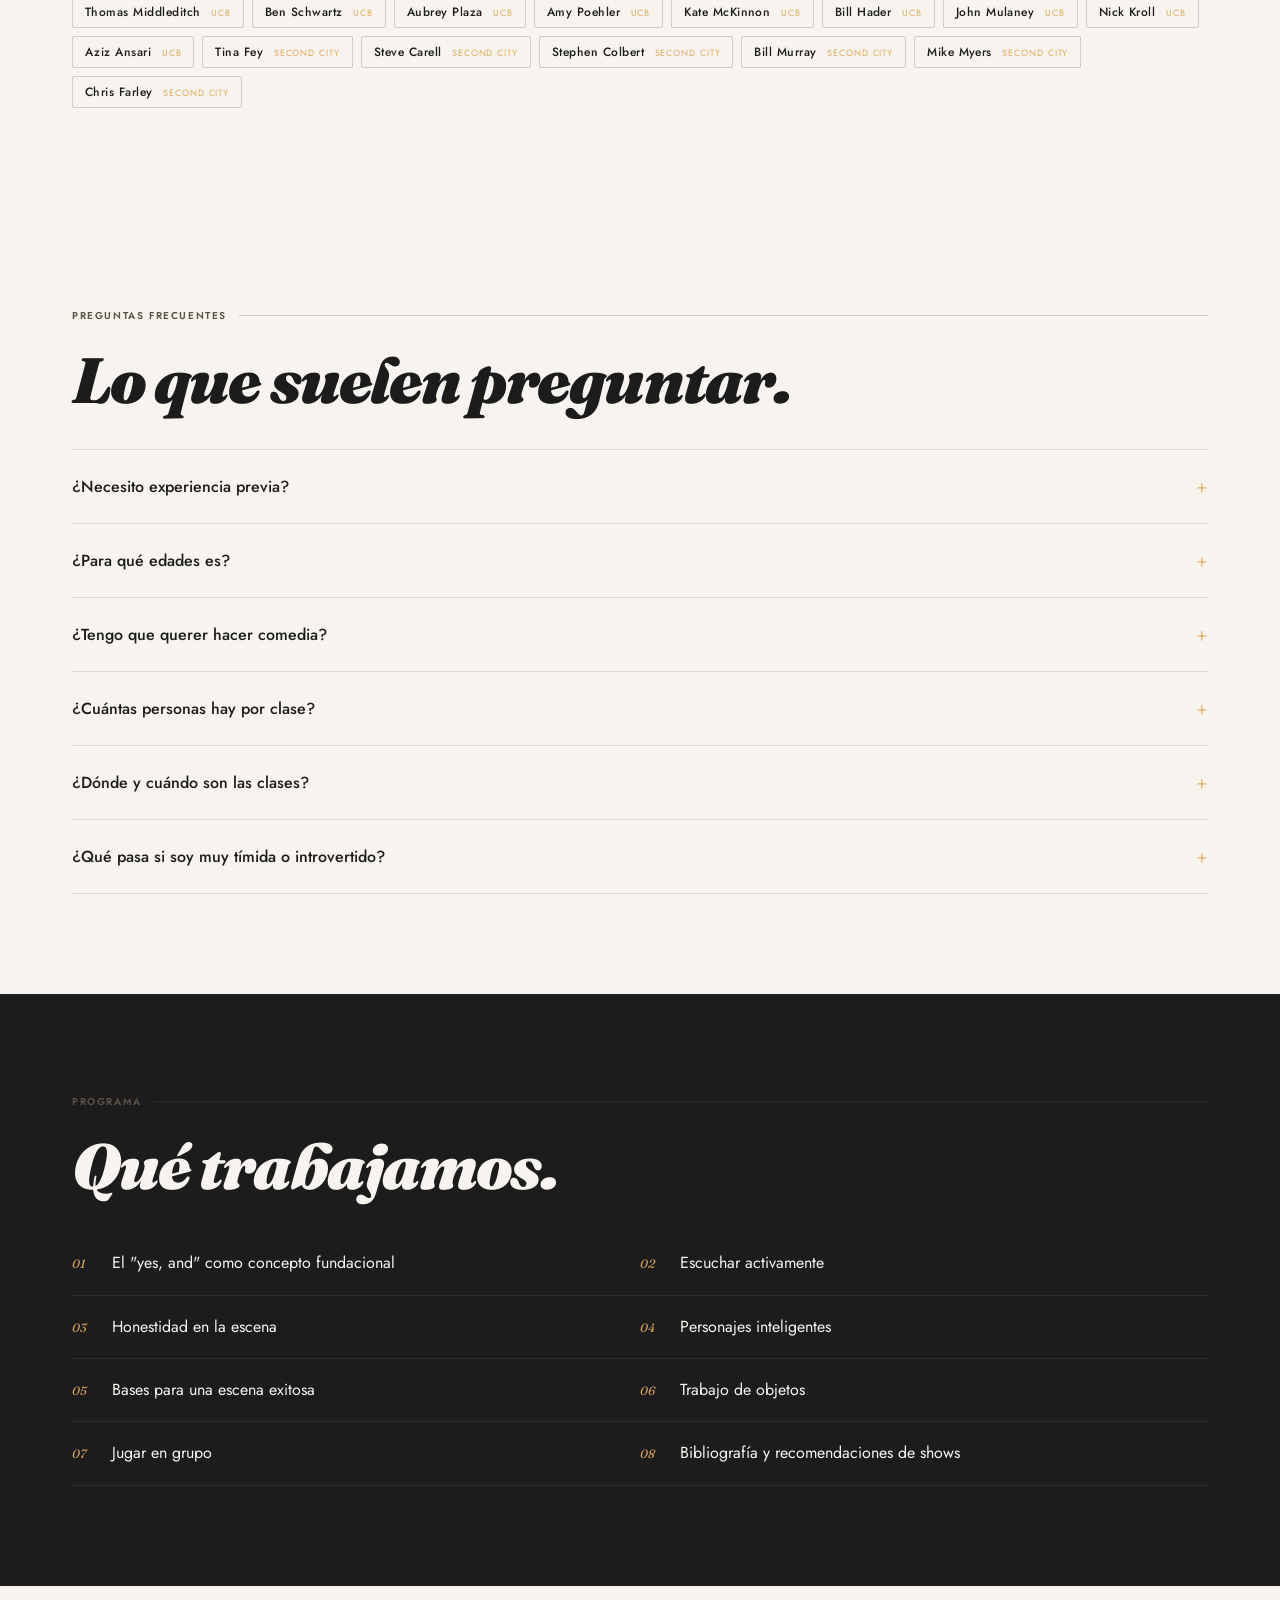
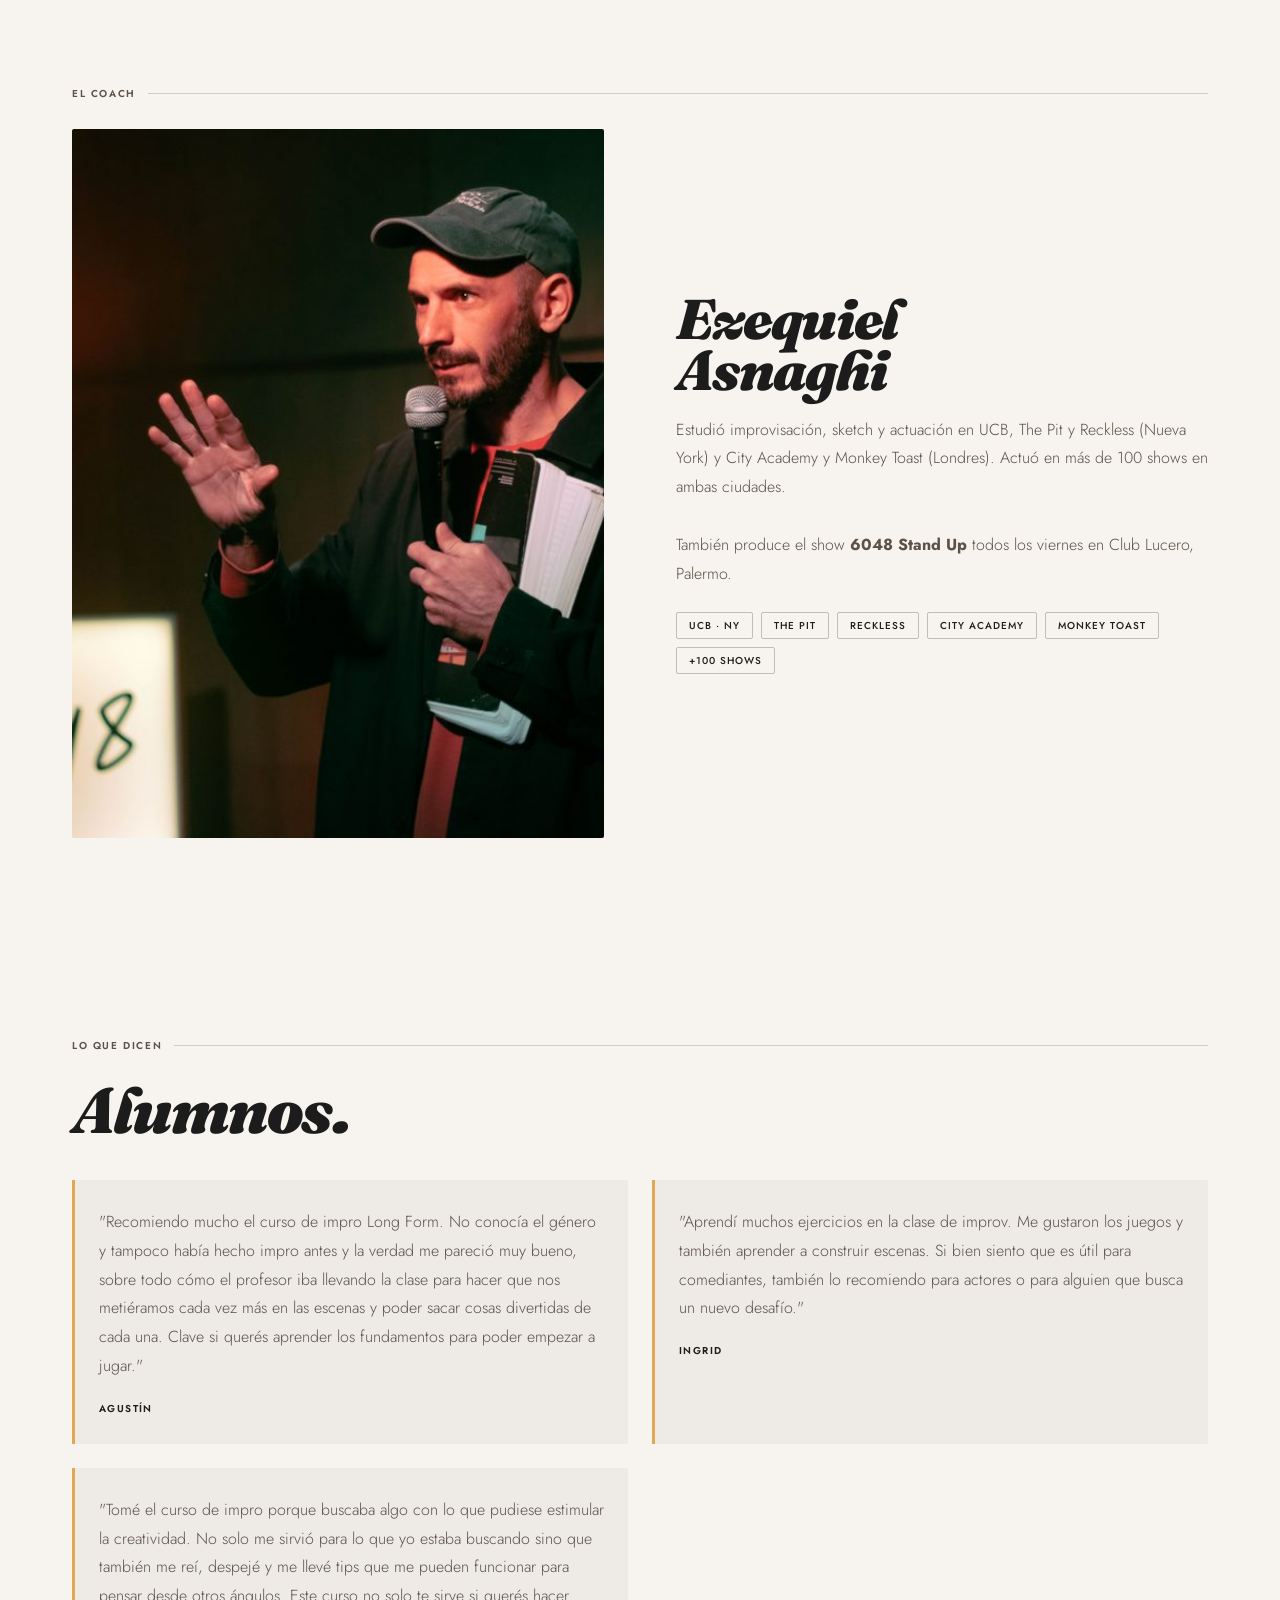
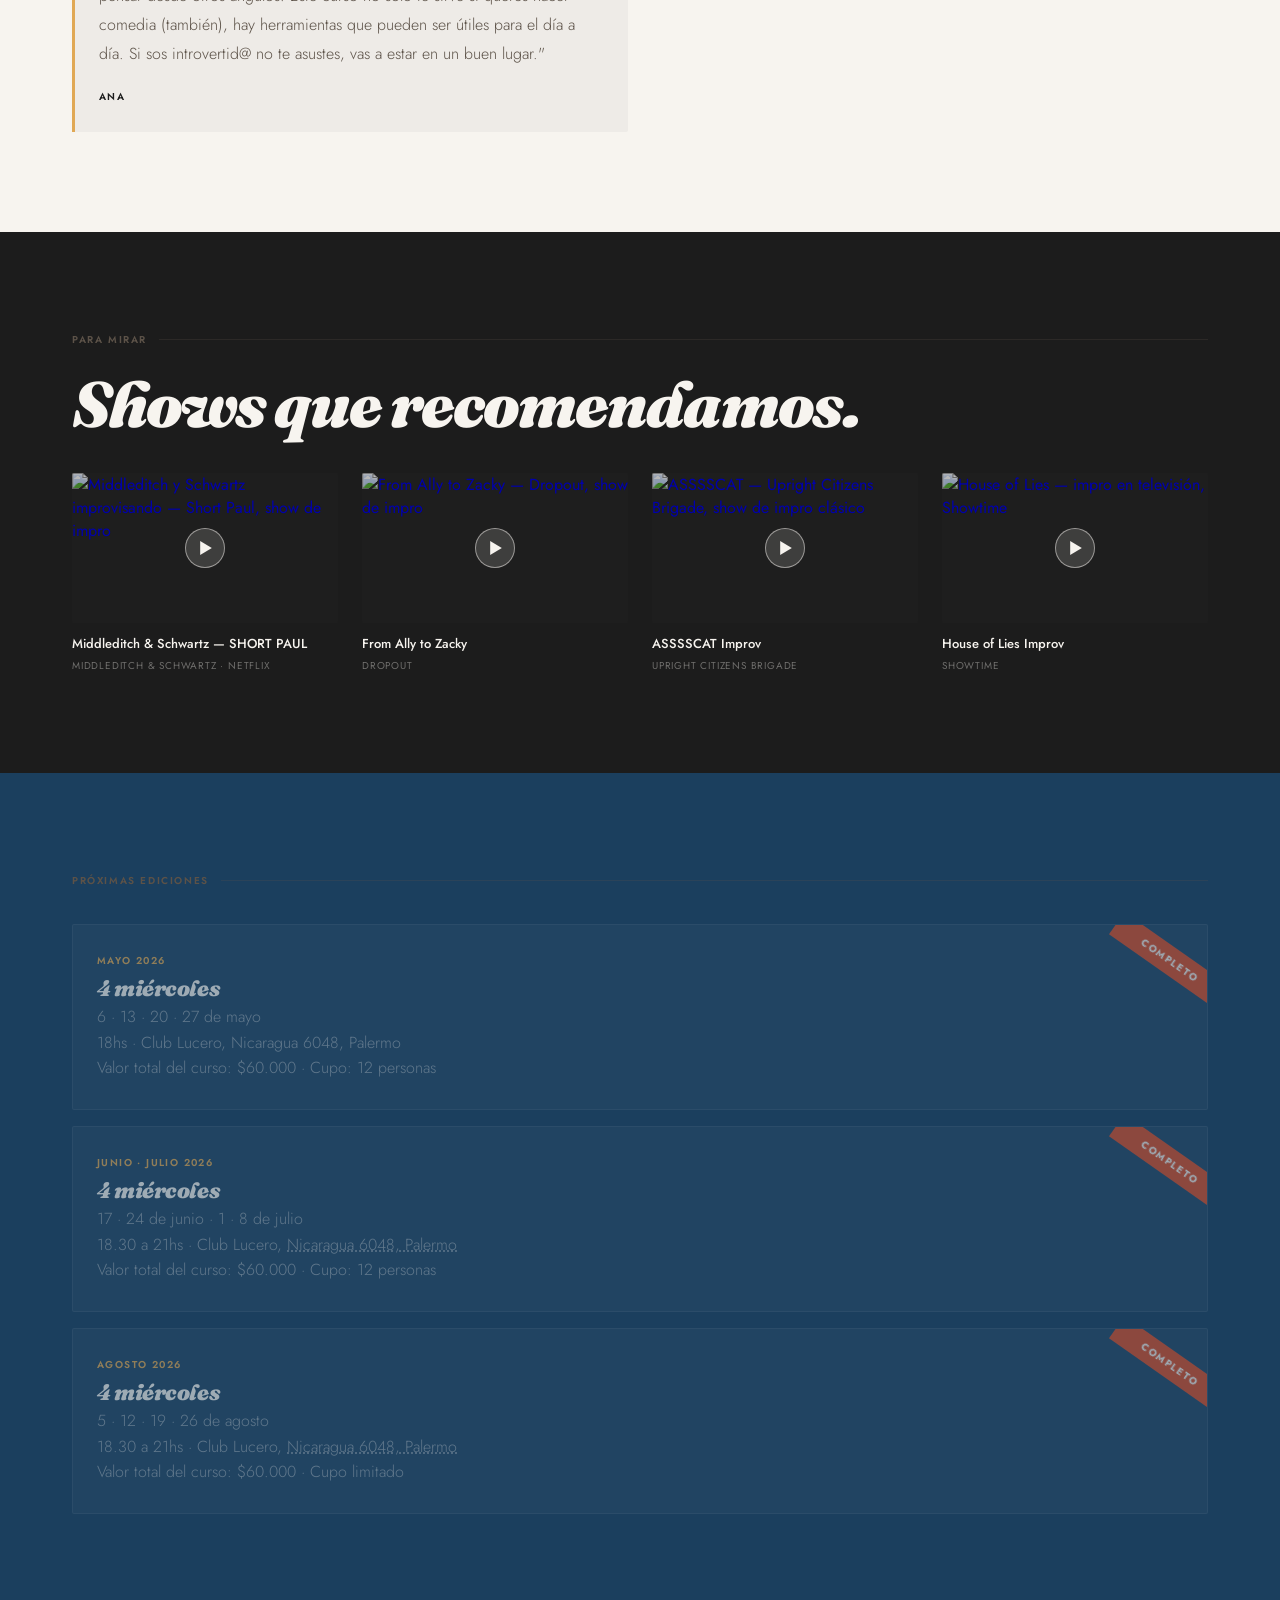
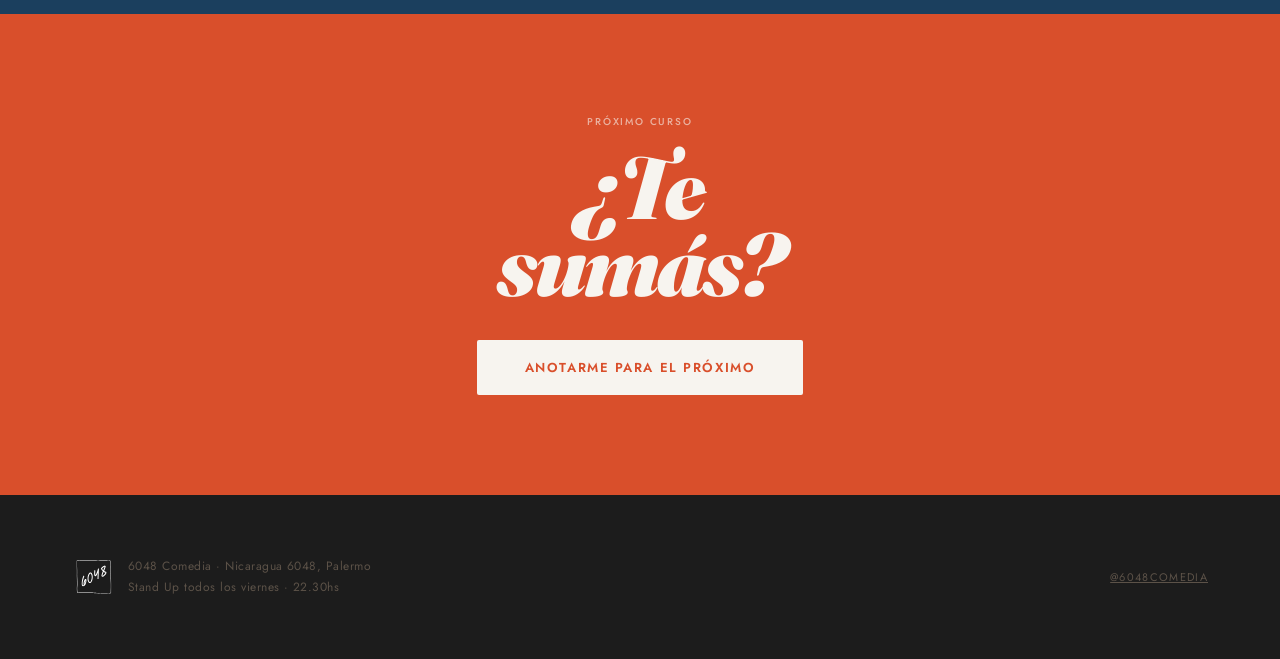
==== commit c2a8e306: "Agrega sección FAQ con schema FAQPage para SEO - 6 preguntas frecuentes con acordeón (details/summar" ====
--- a/index.html
+++ b/index.html
@@ -420,6 +420,15 @@
   @media (min-width: 768px) {
     .videos-grid { grid-template-columns: repeat(4, 1fr); gap: 24px; }
   }
+  /* FAQ */
+  .faq-list { margin-top: 40px; display: flex; flex-direction: column; }
+  .faq-item { border-top: 1px solid rgba(28,28,28,0.12); }
+  .faq-item:last-child { border-bottom: 1px solid rgba(28,28,28,0.12); }
+  .faq-item summary { list-style: none; display: flex; justify-content: space-between; align-items: center; gap: 16px; padding: 22px 0; cursor: pointer; font-size: 16px; font-weight: 500; color: var(--tinta); }
+  .faq-item summary::-webkit-details-marker { display: none; }
+  .faq-icon { flex-shrink: 0; font-size: 20px; font-weight: 300; color: var(--madera); transition: transform 0.2s; }
+  .faq-item[open] .faq-icon { transform: rotate(45deg); }
+  .faq-answer { padding: 0 0 22px; font-size: 15px; font-weight: 300; line-height: 1.75; color: var(--ceniza); max-width: 560px; }
 </style>
 <script type="application/ld+json">
 {
@@ -439,6 +448,17 @@
         "addressCountry": "AR"
       },
       "sameAs": ["https://www.instagram.com/6048comedia"]
+    },
+    {
+      "@type": "FAQPage",
+      "mainEntity": [
+        { "@type": "Question", "name": "¿Necesito experiencia previa?", "acceptedAnswer": { "@type": "Answer", "text": "No. El curso está diseñado para empezar desde cero. Lo único que necesitás es ganas de jugar." } },
+        { "@type": "Question", "name": "¿Para qué edades es?", "acceptedAnswer": { "@type": "Answer", "text": "Para mayores de edad. Tuvimos gente de 18 y de 50, con todo el rango — no hay edad para el impro." } },
+        { "@type": "Question", "name": "¿Tengo que querer hacer comedia?", "acceptedAnswer": { "@type": "Answer", "text": "No necesariamente. El impro trabaja escucha, creatividad, presencia y trabajo en equipo — herramientas útiles para el día a día aunque no te interese subir a un escenario." } },
+        { "@type": "Question", "name": "¿Cuántas personas hay por clase?", "acceptedAnswer": { "@type": "Answer", "text": "El grupo es reducido. Los cupos son limitados para que cada clase sea un espacio real de trabajo y no una charla magistral." } },
+        { "@type": "Question", "name": "¿Dónde y cuándo son las clases?", "acceptedAnswer": { "@type": "Answer", "text": "En Club Lucero, Nicaragua 6048, Palermo. Son 4 clases, los miércoles de 18.30 a 21hs." } },
+        { "@type": "Question", "name": "¿Qué pasa si soy muy tímida o introvertido?", "acceptedAnswer": { "@type": "Answer", "text": "Vas a estar en un buen lugar. El curso arranca con ejercicios grupales en un ambiente seguro, sin presión de ser gracioso/a." } }
+      ]
     },
     {
       "@type": "Course",
@@ -548,6 +568,37 @@
       <div class="alumni-name">Mike Myers <span>Second City</span></div>
       <div class="alumni-name">Chris Farley <span>Second City</span></div>
     </div>
+  </div>
+</section>
+
+<section class="section section-light fade-in">
+  <p class="section-label">Preguntas frecuentes</p>
+  <h2 class="section-title">Lo que suelen preguntar.</h2>
+  <div class="faq-list">
+    <details class="faq-item">
+      <summary>¿Necesito experiencia previa? <span class="faq-icon">+</span></summary>
+      <p class="faq-answer">No. El curso está diseñado para empezar desde cero. Lo único que necesitás es ganas de jugar.</p>
+    </details>
+    <details class="faq-item">
+      <summary>¿Para qué edades es? <span class="faq-icon">+</span></summary>
+      <p class="faq-answer">Para mayores de edad. Tuvimos gente de 18 y de 50, con todo el rango — no hay edad para el impro.</p>
+    </details>
+    <details class="faq-item">
+      <summary>¿Tengo que querer hacer comedia? <span class="faq-icon">+</span></summary>
+      <p class="faq-answer">No necesariamente. El impro trabaja escucha, creatividad, presencia y trabajo en equipo — herramientas útiles para el día a día aunque no te interese subir a un escenario.</p>
+    </details>
+    <details class="faq-item">
+      <summary>¿Cuántas personas hay por clase? <span class="faq-icon">+</span></summary>
+      <p class="faq-answer">El grupo es reducido. Los cupos son limitados para que cada clase sea un espacio real de trabajo y no una charla magistral.</p>
+    </details>
+    <details class="faq-item">
+      <summary>¿Dónde y cuándo son las clases? <span class="faq-icon">+</span></summary>
+      <p class="faq-answer">En Club Lucero, Nicaragua 6048, Palermo. Son 4 clases, los miércoles de 18.30 a 21hs.</p>
+    </details>
+    <details class="faq-item">
+      <summary>¿Qué pasa si soy muy tímida o introvertido? <span class="faq-icon">+</span></summary>
+      <p class="faq-answer">Vas a estar en un buen lugar. El curso arranca con ejercicios grupales en un ambiente seguro, sin presión de "ser gracioso/a".</p>
+    </details>
   </div>
 </section>
 
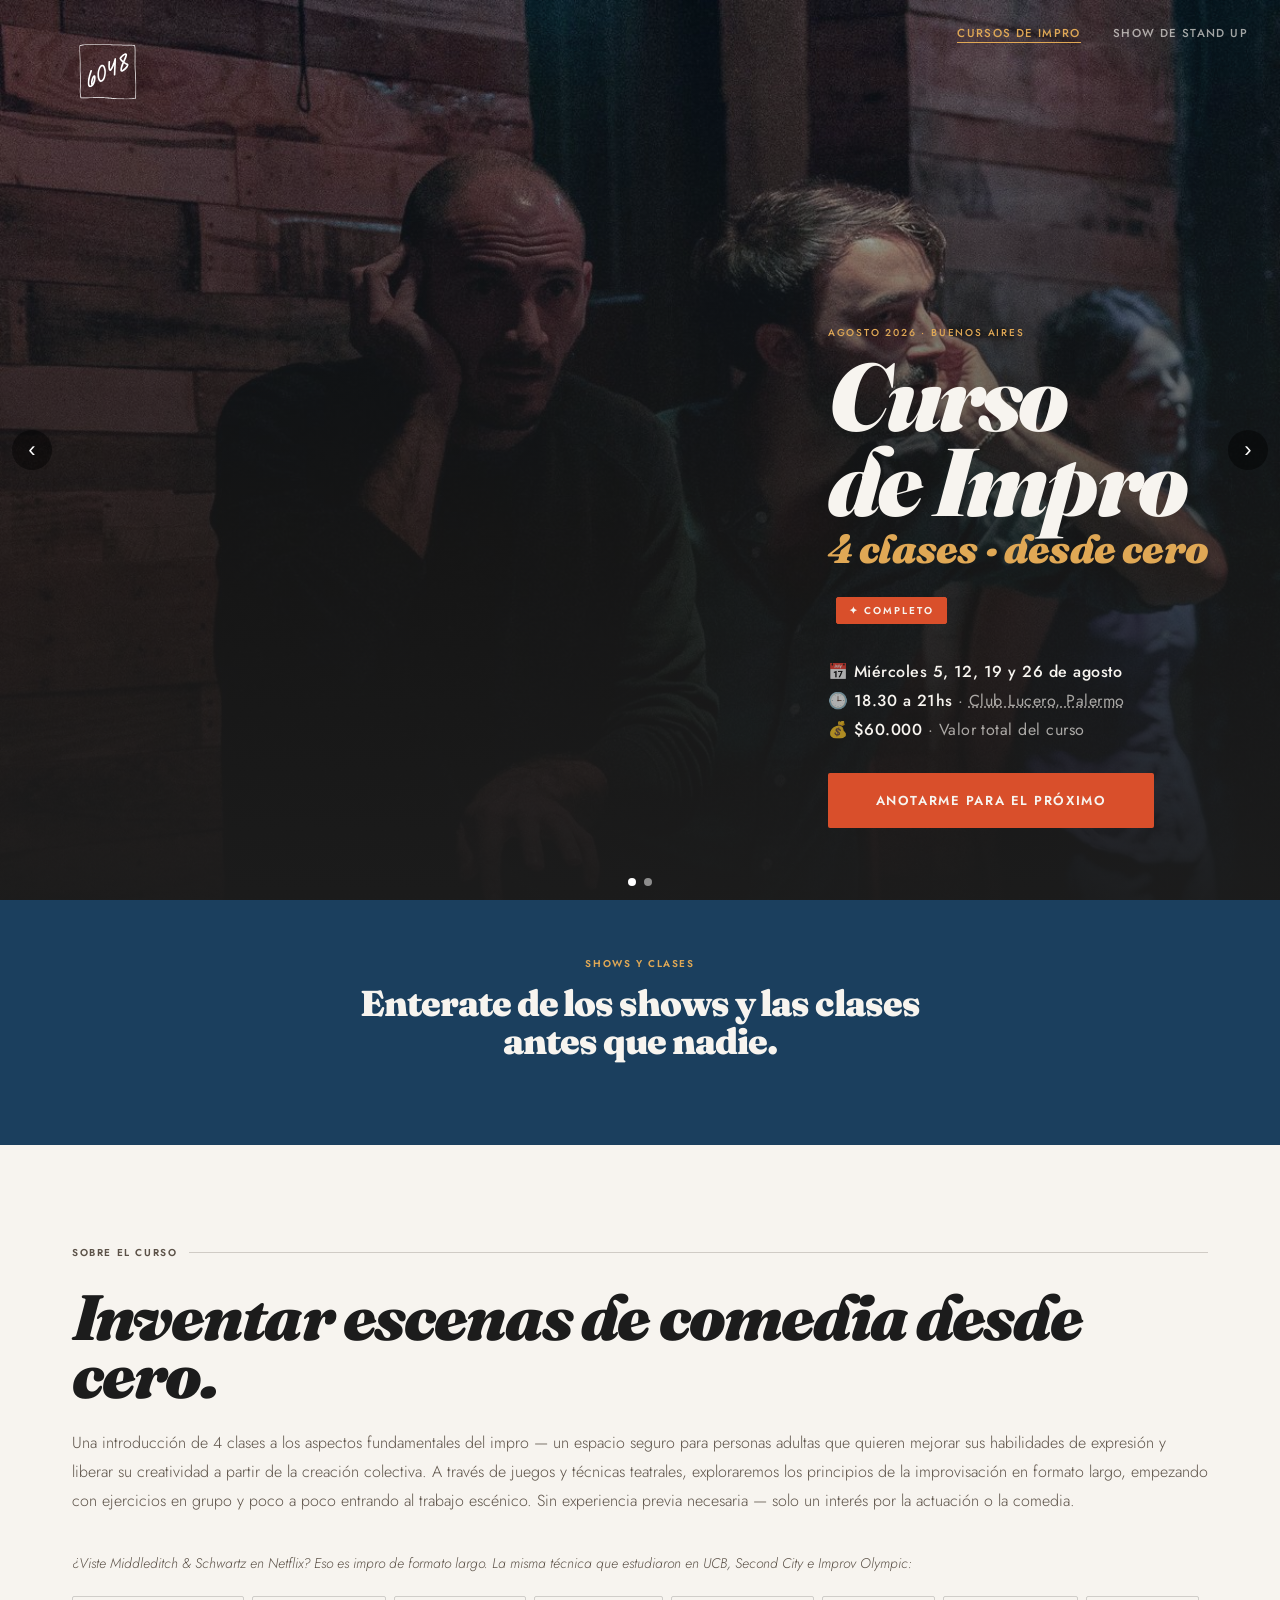
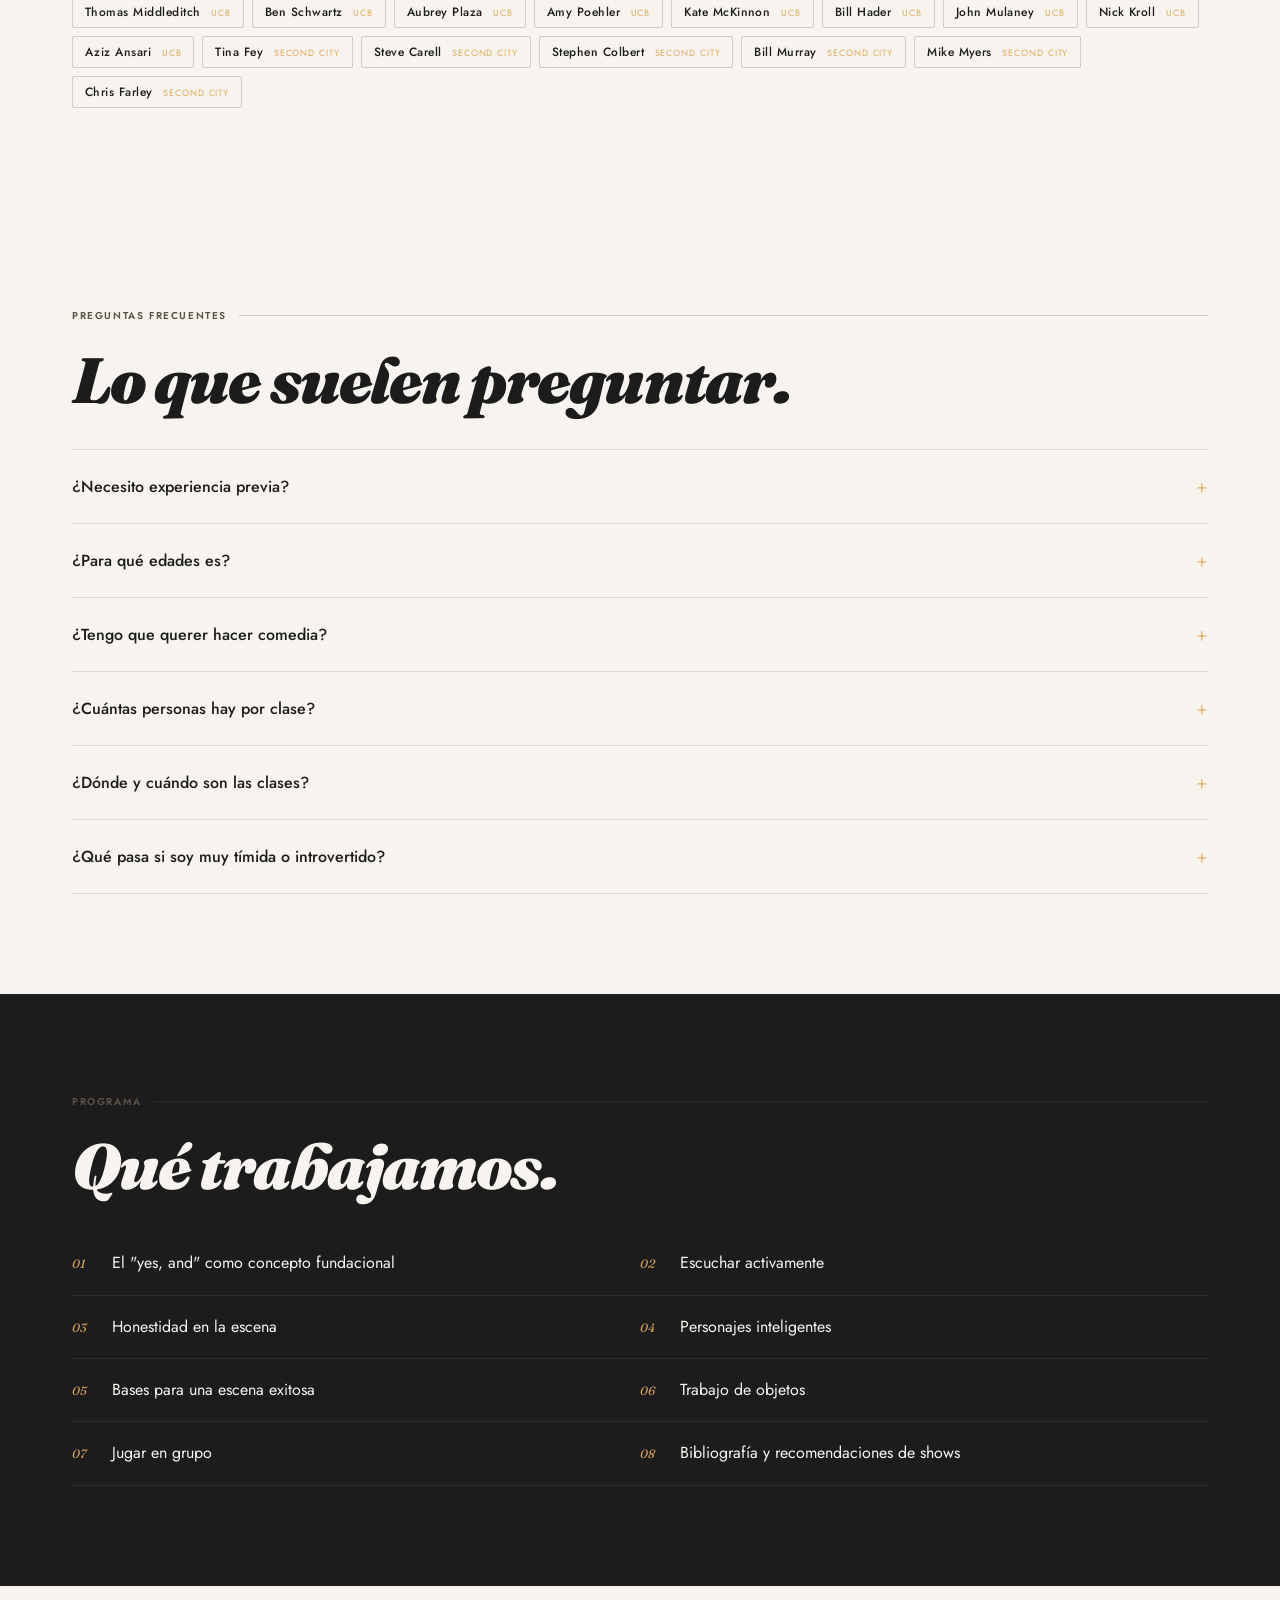
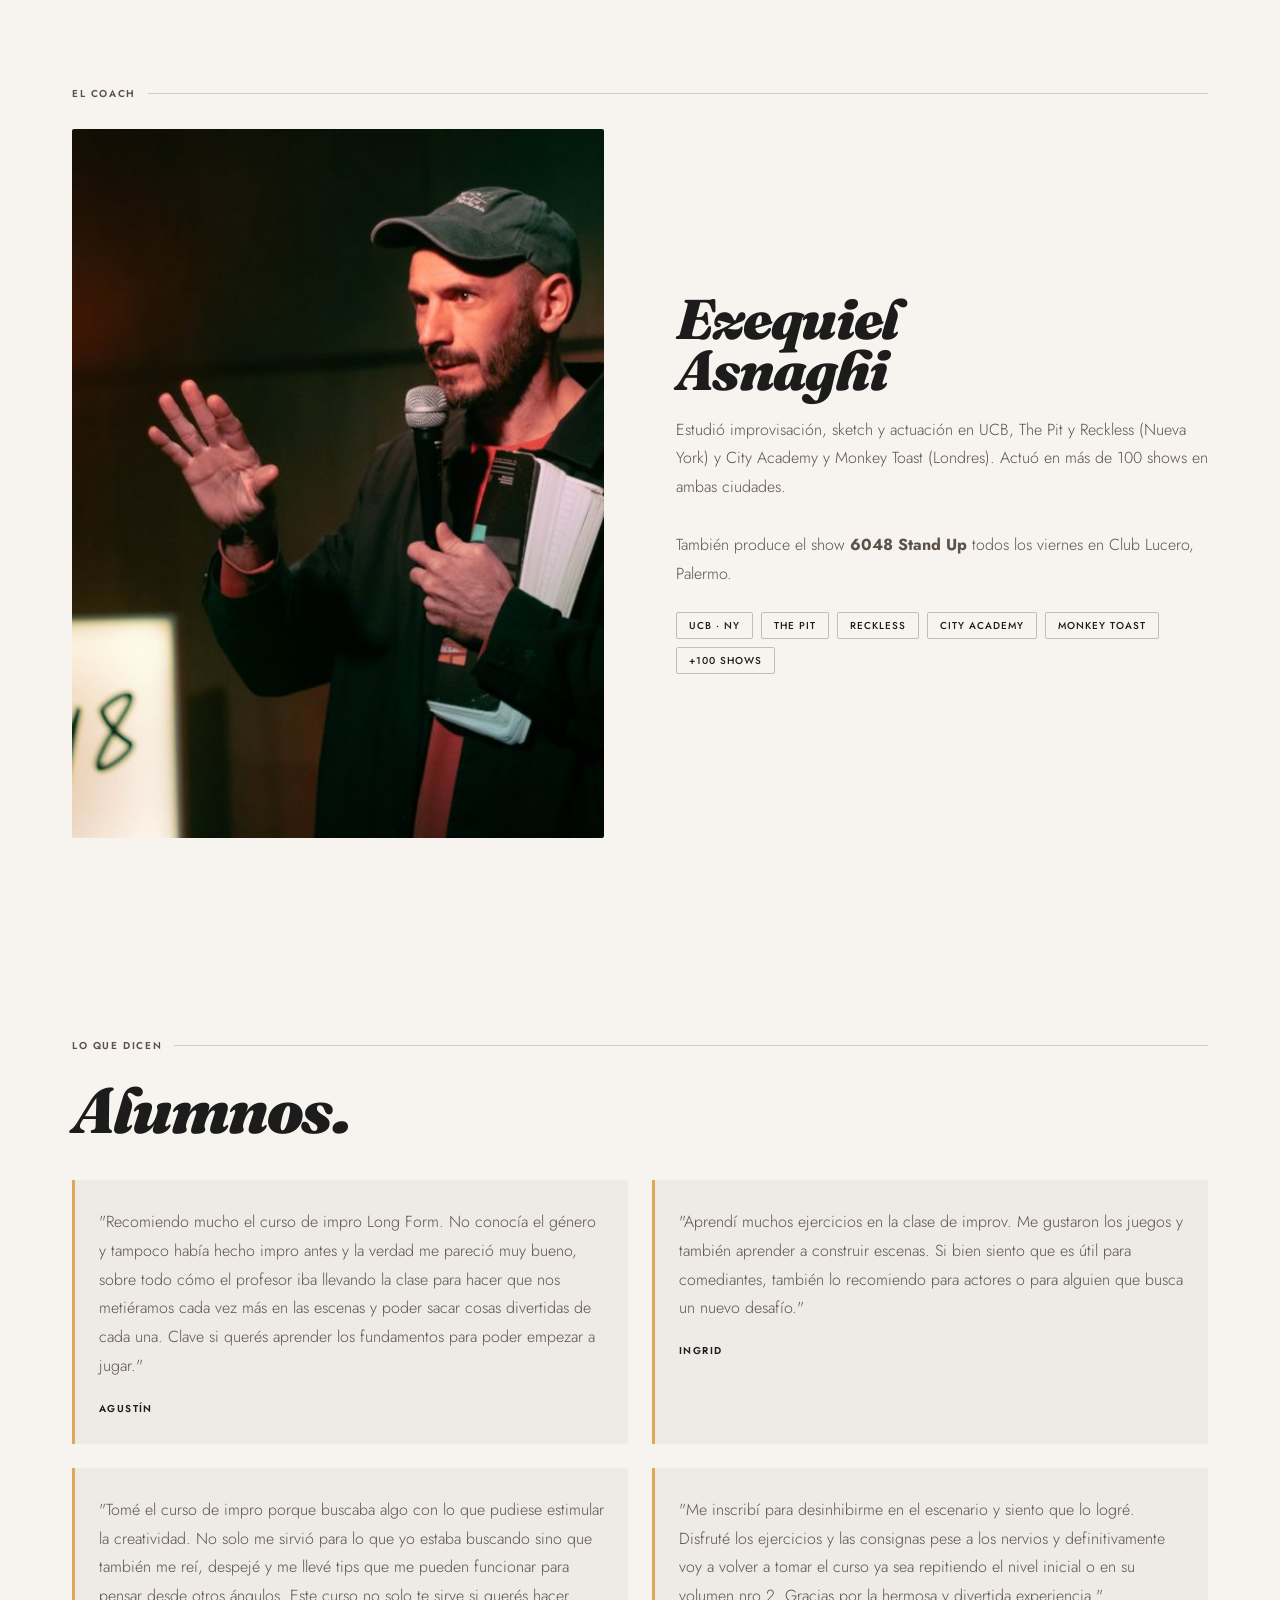
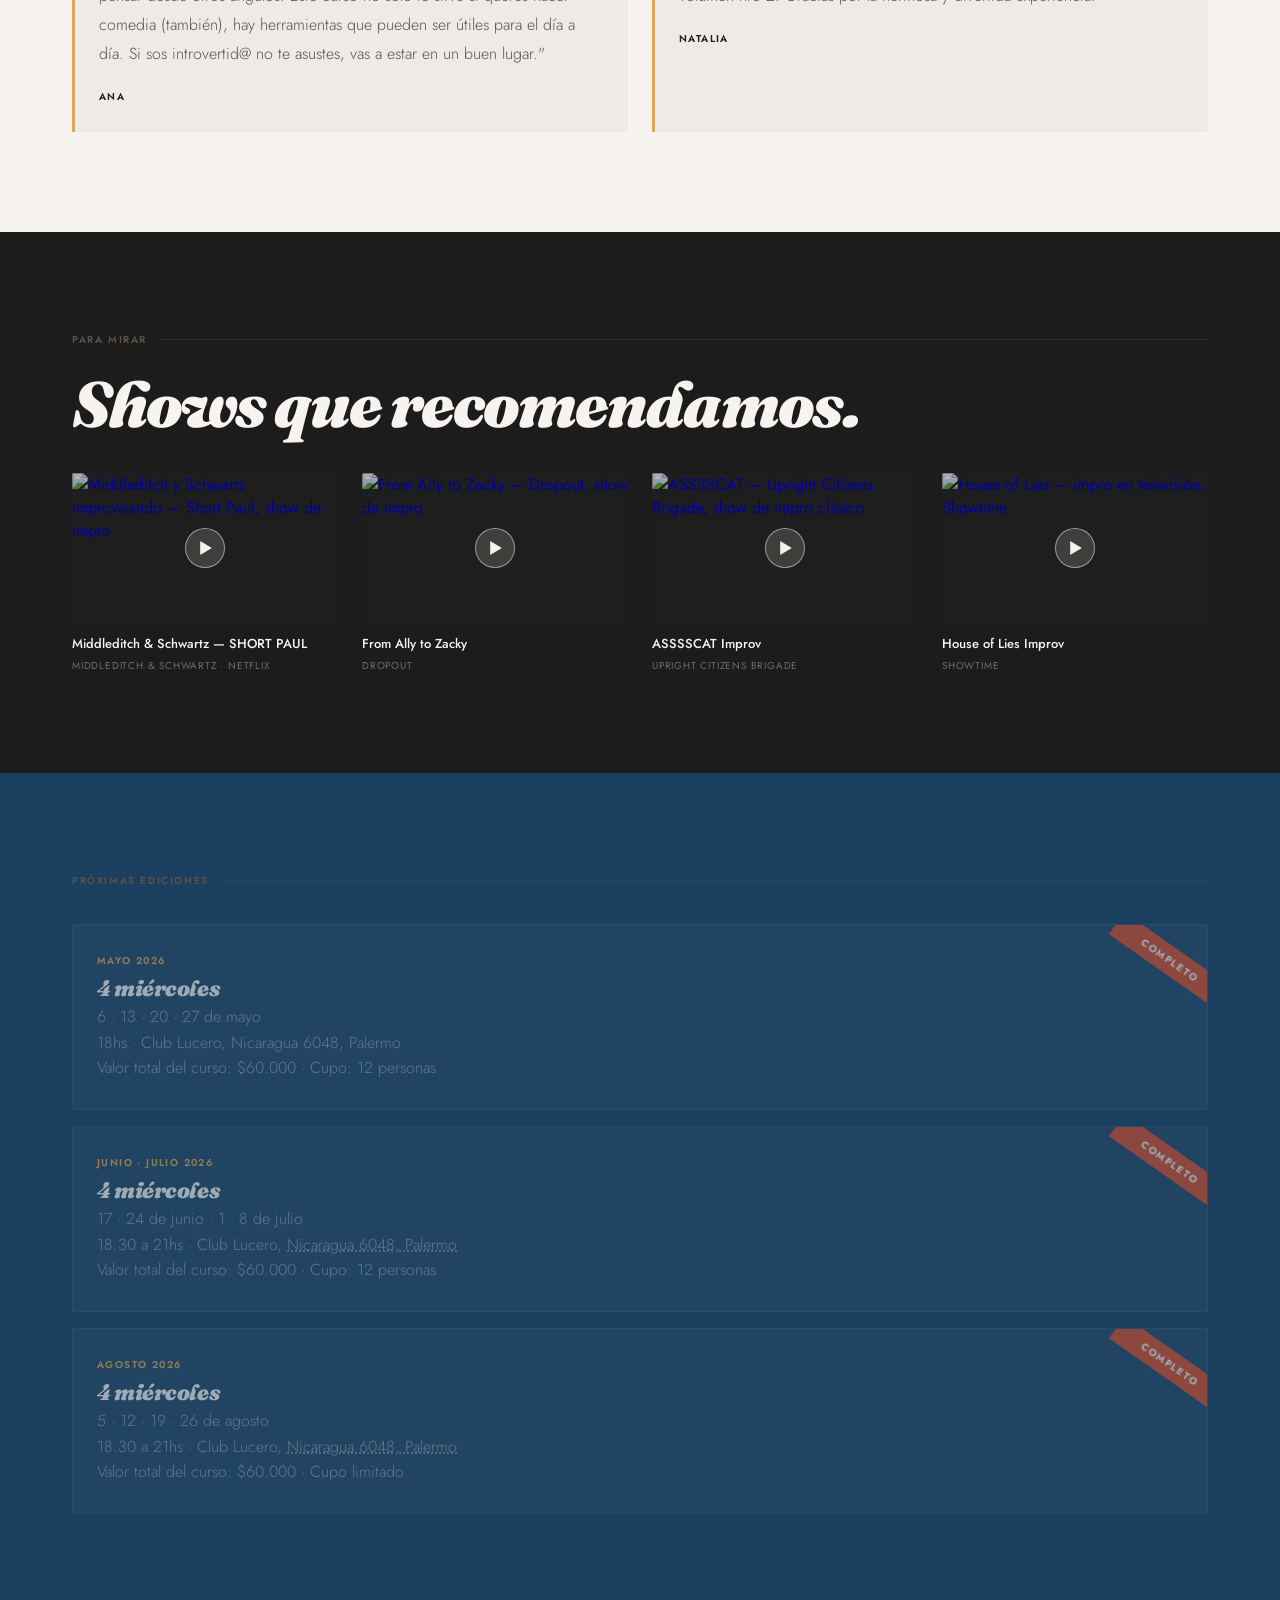
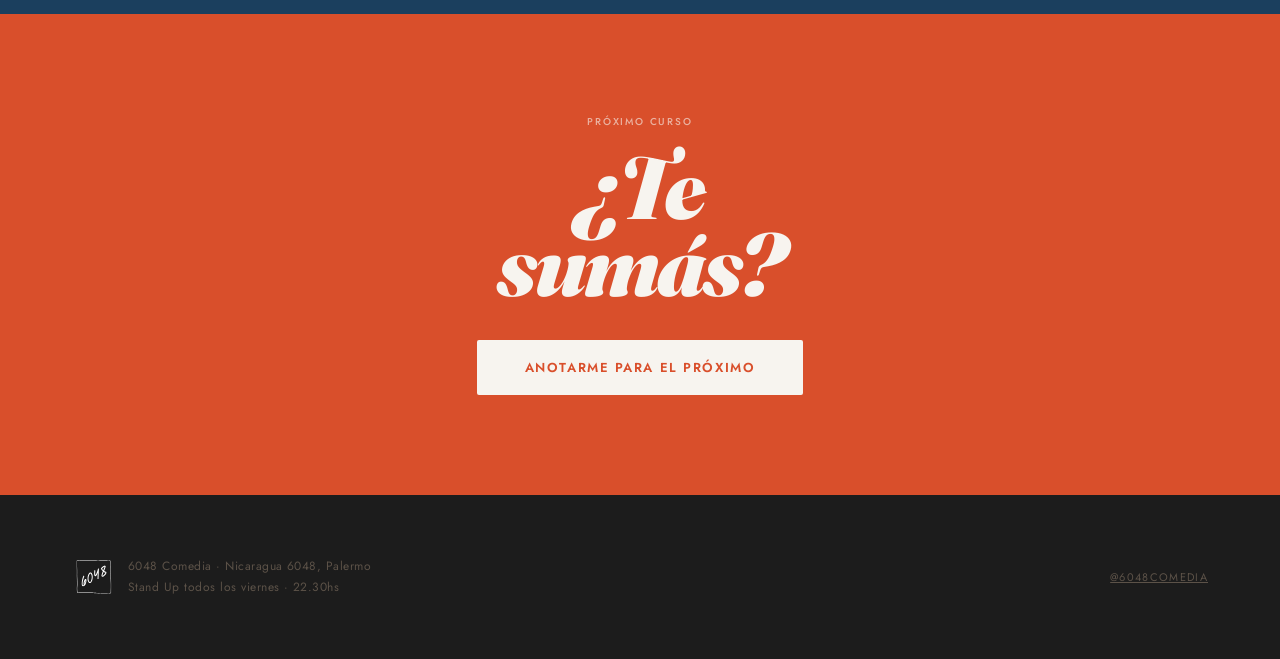
==== commit c72acf32: "Agrega testimonio de Natalia Co-Authored-By: Claude Sonnet 4.6 <noreply@anthropic.com> Claude-Sessio" ====
--- a/index.html
+++ b/index.html
@@ -4,6 +4,11 @@
 <meta charset="UTF-8">
 <meta name="viewport" content="width=device-width, initial-scale=1.0">
 <title>Curso de Impro en Palermo · 6048 Comedia · Buenos Aires</title>
+<link rel="icon" type="image/x-icon" href="/favicon_io/favicon.ico">
+<link rel="icon" type="image/png" sizes="32x32" href="/favicon_io/favicon-32x32.png">
+<link rel="icon" type="image/png" sizes="16x16" href="/favicon_io/favicon-16x16.png">
+<link rel="apple-touch-icon" sizes="180x180" href="/favicon_io/apple-touch-icon.png">
+<link rel="manifest" href="/favicon_io/site.webmanifest">
 <link rel="canonical" href="https://6048comedia.com/">
 <meta name="description" content="Curso de impro en Palermo, Buenos Aires. 4 clases en grupos reducidos con cupos limitados. Aprendé a improvisar comedia en Club Lucero, Nicaragua 6048.">
 <meta property="og:type" content="website">
@@ -295,7 +300,7 @@
     font-size: 22px;
     line-height: 1;
     cursor: pointer;
-    z-index: 10;
+    z-index: 4;
     display: flex;
     align-items: center;
     justify-content: center;
@@ -511,14 +516,14 @@
         <img src="[data-uri]